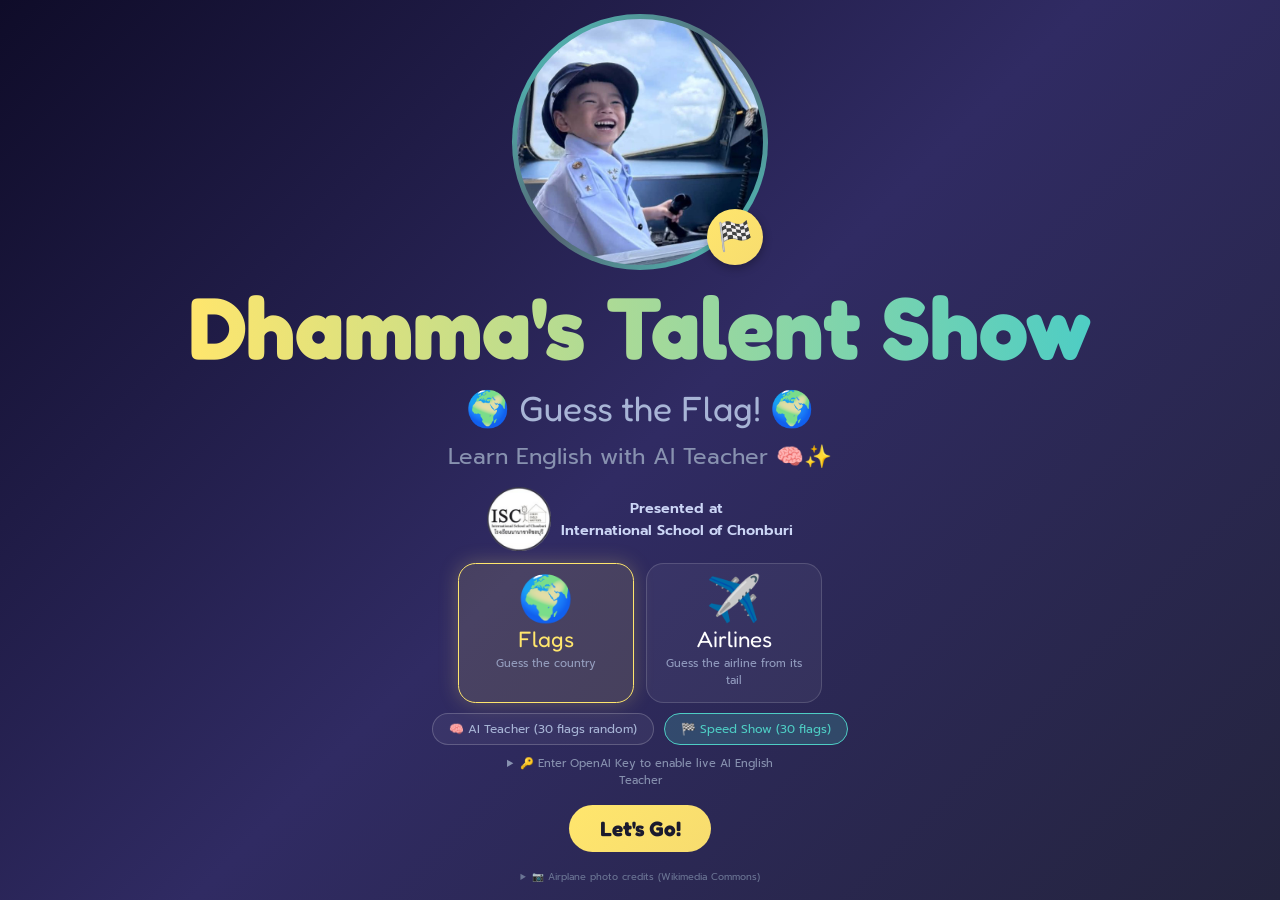
==== index.html @ 9b535f8b "update" ====
<!DOCTYPE html>
<html lang="en">
<head>
<meta charset="UTF-8">
<meta name="viewport" content="width=device-width, initial-scale=1.0, user-scalable=no">
<title>Dhamma's Talent Show - Flags & Airlines Quiz!</title>

<!-- PWA — display:browser so iOS opens in Safari (not broken standalone WebView) -->
<link rel="manifest" href="/manifest.json">
<meta name="theme-color" content="#1a237e">
<meta name="apple-mobile-web-app-title" content="Dhamma Quiz">
<link rel="apple-touch-icon" href="/icon-192.png">

<link href="https://fonts.googleapis.com/css2?family=Prompt:wght@300;400;600;700;800;900&family=Fredoka+One&display=swap" rel="stylesheet">
<style>
  * { margin: 0; padding: 0; box-sizing: border-box; }
  body {
    min-height: 100vh;
    font-family: 'Prompt', sans-serif;
    overflow-x: hidden;
    transition: background 0.6s ease;
  }
  .bg-start { background: linear-gradient(135deg, #0f0c29, #302b63, #24243e); }
  .bg-flags { background: linear-gradient(160deg, #0a1628 0%, #1a237e 50%, #0d47a1 100%); }
  .bg-end { background: linear-gradient(135deg, #0f0c29, #302b63, #24243e); }

  .screen {
    min-height: 100vh;
    display: flex; flex-direction: column; align-items: center; justify-content: center;
    padding: 16px;
  }
  .hidden { display: none !important; }

  @keyframes float { 0%,100%{transform:translateY(0)} 50%{transform:translateY(-12px)} }
  @keyframes slideUp { from{transform:translateY(40px);opacity:0} to{transform:translateY(0);opacity:1} }
  @keyframes scaleIn { from{transform:scale(0.85);opacity:0} to{transform:scale(1);opacity:1} }
  @keyframes shimmer { 0%{background-position:-200% center} 100%{background-position:200% center} }
  @keyframes glow { 0%,100%{box-shadow:0 0 20px rgba(78,205,196,0.3)} 50%{box-shadow:0 0 40px rgba(78,205,196,0.6)} }
  @keyframes confettiFall { 0%{transform:translateY(0) rotate(0deg);opacity:1} 100%{transform:translateY(100vh) rotate(720deg);opacity:0} }
  @keyframes popIn { 0%{transform:scale(0);opacity:0} 60%{transform:scale(1.1)} 100%{transform:scale(1);opacity:1} }
  @keyframes pulse { 0%,100%{transform:scale(1)} 50%{transform:scale(1.04)} }
  @keyframes micPulse { 0%,100%{box-shadow:0 0 0 0 rgba(255,107,107,0.5)} 50%{box-shadow:0 0 0 20px rgba(255,107,107,0)} }
  @keyframes wave { 0%{height:8px} 50%{height:28px} 100%{height:8px} }

  .main-title {
    font-family: 'Fredoka One', 'Prompt', sans-serif;
    font-size: clamp(50px, 9vw, 110px);
    background: linear-gradient(90deg, #FFE66D, #4ECDC4, #FFE66D);
    background-size: 200% auto;
    -webkit-background-clip: text; -webkit-text-fill-color: transparent; background-clip: text;
    animation: shimmer 3s linear infinite; line-height: 1.3; margin-bottom: 4px;
  }
  .main-subtitle {
    font-family: 'Fredoka One', 'Prompt', sans-serif;
    font-size: clamp(24px, 4vw, 44px);
    color: #a8b5d6;
  }
  .subtitle { color: #8892b0; font-size: clamp(16px, 2.4vw, 28px); margin: 12px 0 18px; }
  .btn {
    font-family: 'Fredoka One', 'Prompt', sans-serif;
    font-size: clamp(18px, 2.2vw, 26px); padding: 14px 38px; border-radius: 50px;
    cursor: pointer; border: none; transition: all 0.25s ease; display: inline-block;
    margin: 8px;
  }
  .btn-primary { background: linear-gradient(135deg, #FFE66D, #F7DC6F); color: #1a1a2e; font-weight: 700; }
  .btn-primary:hover { transform: translateY(-3px); box-shadow: 0 8px 24px rgba(255,230,109,0.4); }
  .btn-reveal { background: linear-gradient(135deg, #4ECDC4, #44b3aa); color: #fff; font-weight: 700; }
  .btn-reveal:hover { transform: translateY(-3px); box-shadow: 0 8px 24px rgba(78,205,196,0.4); }
  .btn-next { background: linear-gradient(135deg, #FFE66D, #F7DC6F); color: #1a1a2e; font-weight: 700; }
  .btn-next:hover { transform: translateY(-3px); box-shadow: 0 8px 24px rgba(255,230,109,0.4); }
  .btn-ghost { background: rgba(255,255,255,0.08); color: #a8b5d6; border: 2px solid rgba(255,255,255,0.15); }
  .btn-ghost:hover { background: rgba(255,255,255,0.15); }
  .btn-mic { background: linear-gradient(135deg, #FF6B6B, #ee5a5a); color: #fff; font-weight: 700; min-width: 200px; }
  .btn-mic.listening { animation: micPulse 1.2s infinite; background: linear-gradient(135deg, #FF4444, #cc3333); }
  @media (max-width: 768px) {
    .btn-mic { min-width: 160px; min-height: 60px; font-size: 1.2em; }
  }
  .btn-skip { background: rgba(255,255,255,0.08); color: #a8b5d6; border: 2px solid rgba(255,255,255,0.15); font-size: clamp(14px,1.6vw,18px); padding: 10px 24px; }

  .profile-wrap { position: relative; }
  .profile-ring {
    width: clamp(200px, 28vw, 320px); height: clamp(200px, 28vw, 320px);
    border-radius: 50%; padding: 6px;
    background: linear-gradient(135deg, #4ECDC4, #556270, #4ECDC4);
    animation: float 3s ease-in-out infinite;
  }
  .profile-img {
    width: 100%; height: 100%; border-radius: 50%; object-fit: cover;
    object-position: center center;
  }
  .profile-badge {
    position: absolute; bottom: 6px; right: 6px;
    width: clamp(40px, 6vw, 70px); height: clamp(40px, 6vw, 70px);
    background: linear-gradient(135deg, #FFE66D, #F7DC6F); border-radius: 50%;
    display: flex; align-items: center; justify-content: center;
    font-size: clamp(20px, 3vw, 36px); box-shadow: 0 4px 12px rgba(0,0,0,0.3);
  }

  .section-badge {
    display: flex; align-items: center; gap: 10px; margin-bottom: 6px;
    font-size: clamp(18px, 2.4vw, 30px);
  }
  .section-badge .icon { font-size: clamp(24px, 3vw, 38px); }
  .section-badge .label { font-family:'Fredoka One',sans-serif; letter-spacing: 2px; }
  .label-flags { color: #4ECDC4; }

  .progress-wrap {
    width: 100%; max-width: 500px; height: 10px; background: rgba(255,255,255,0.1);
    border-radius: 5px; overflow: hidden; margin-bottom: 6px;
  }
  .progress-bar { height: 100%; border-radius: 5px; transition: width 0.4s ease; }
  .progress-flags { background: linear-gradient(90deg, #4ECDC4, #44b3aa); }

  .counter { color: #8892b0; font-size: clamp(14px, 1.8vw, 18px); margin-bottom: 8px; }

  .flag-wrap { transition: all 0.35s ease; }
  .flag-wrap.transitioning { transform: scale(0.92); opacity: 0; }
  .flag-frame {
    background: #eaeaea; border-radius: 16px; padding: 14px; display: inline-block;
    box-shadow: 0 8px 32px rgba(0,0,0,0.3);
  }
  .flag-img {
    width: clamp(280px, 48vw, 560px); max-height: 42vh; object-fit: contain;
    border-radius: 8px; display: block; border: 2px solid #ccc;
  }

  .answer-area { margin-top: 16px; text-align: center; min-height: 80px; }
  .question-mark {
    font-family:'Fredoka One',sans-serif; font-size: clamp(48px, 6vw, 72px);
    color: #FFE66D; animation: pulse 1.5s ease-in-out infinite;
  }
  .answer-name {
    font-family:'Fredoka One',sans-serif; font-size: clamp(28px, 4.5vw, 52px);
    color: #FFE66D; text-shadow: 0 2px 12px rgba(255,230,109,0.3);
  }
  .btn-row { display: flex; gap: 12px; margin-top: 12px; flex-wrap: wrap; justify-content: center; }

  /* AI Status Bar */
  .ai-status-bar {
    margin-top: 14px; padding: 10px 24px; border-radius: 50px;
    font-size: clamp(16px, 2vw, 22px); font-weight: 600;
    display: flex; align-items: center; gap: 10px;
    transition: all 0.3s ease;
  }
  .ai-status-bar.speaking { background: rgba(78,205,196,0.2); color: #4ECDC4; }
  .ai-status-bar.listening { background: rgba(255,107,107,0.2); color: #FF6B6B; }
  .ai-status-bar.correct { background: rgba(168,230,207,0.2); color: #A8E6CF; }
  .ai-status-bar.wrong { background: rgba(255,139,148,0.2); color: #FF8B94; }
  .ai-status-bar.idle { background: rgba(255,255,255,0.05); color: #8892b0; }

  .ai-heard-bar {
    margin-top: 8px; padding: 8px 18px; border-radius: 30px;
    background: rgba(255,255,255,0.08);
    display: flex; align-items: center; gap: 10px; flex-wrap: wrap; justify-content: center;
    font-size: clamp(13px, 1.8vw, 17px);
  }
  .ai-heard-text {
    color: #8892b0; font-style: italic;
  }
  .btn-override {
    background: linear-gradient(135deg, #27ae60, #2ecc71);
    color: #fff; border: none; border-radius: 20px;
    padding: 6px 16px; font-size: clamp(14px, 1.8vw, 17px);
    font-weight: 700; cursor: pointer;
    animation: pulse 1.5s ease-in-out infinite;
    font-family: 'Prompt', sans-serif;
    white-space: nowrap;
  }
  .btn-override:active { transform: scale(0.95); }
  @keyframes pulse { 0%,100%{box-shadow:0 0 0 0 rgba(46,204,113,0.4)} 50%{box-shadow:0 0 0 8px rgba(46,204,113,0)} }

  .wave-bars {
    display: flex; align-items: center; gap: 3px; height: 30px;
  }
  .wave-bar {
    width: 4px; background: currentColor; border-radius: 2px;
    animation: wave 0.8s ease-in-out infinite;
  }
  .wave-bar:nth-child(2) { animation-delay: 0.1s; }
  .wave-bar:nth-child(3) { animation-delay: 0.2s; }
  .wave-bar:nth-child(4) { animation-delay: 0.3s; }
  .wave-bar:nth-child(5) { animation-delay: 0.15s; }

  /* Score display */
  .score-display {
    font-family: 'Fredoka One', sans-serif; font-size: clamp(16px, 2vw, 22px);
    color: #A8E6CF; margin-top: 6px;
  }

  .timer-bar {
    position: fixed; top: 0; left: 0; right: 0; z-index: 100;
    display: flex; align-items: center; justify-content: center; gap: 20px;
    background: rgba(10, 10, 30, 0.85); backdrop-filter: blur(8px);
    padding: 8px 24px; height: 56px;
  }
  .timer-label { font-size: 11px; color: #4ECDC4; text-transform: uppercase; letter-spacing: 1px; }
  .timer-clock { font-family: 'Fredoka One', monospace; font-size: 22px; color: #FFE66D; }
  .timer-divider { width: 1px; height: 28px; background: rgba(255,255,255,0.15); }
  .timer-avg-label { font-size: 11px; color: #4ECDC4; text-transform: uppercase; letter-spacing: 1px; }
  .timer-avg { font-family: 'Fredoka One', monospace; font-size: 22px; color: #fff; }
  .timer-score-label { font-size: 11px; color: #4ECDC4; text-transform: uppercase; letter-spacing: 1px; }
  .timer-score { font-family: 'Fredoka One', monospace; font-size: 22px; color: #A8E6CF; }

  .trophy { font-size: clamp(50px, 7vw, 80px); display: block; margin-bottom: 8px; }
  .end-profile-ring {
    width: clamp(140px, 22vw, 220px); height: clamp(140px, 22vw, 220px);
    border-radius: 50%; padding: 5px;
    background: linear-gradient(135deg, #4ECDC4, #556270, #4ECDC4);
    display: inline-block; margin-bottom: 12px;
  }
  .end-title {
    font-family:'Fredoka One',sans-serif; font-size: clamp(32px, 5.5vw, 60px);
    color: #FFE66D; margin-bottom: 14px;
  }
  .stats-row { display: flex; gap: 16px; justify-content: center; flex-wrap: wrap; margin-bottom: 14px; }
  .stat-card {
    background: rgba(255,255,255,0.06); border-radius: 16px; padding: 16px 28px;
    text-align: center; backdrop-filter: blur(4px); border: 1px solid rgba(255,255,255,0.08);
  }
  .stat-icon { font-size: 26px; margin-bottom: 4px; }
  .stat-value { font-family:'Fredoka One',sans-serif; font-size: clamp(28px, 4vw, 44px); color: #4ECDC4; }
  .stat-value-gold { color: #FFE66D !important; }
  .stat-label { color: #8892b0; font-size: clamp(12px, 1.4vw, 16px); }
  .end-sub { color: #a8b5d6; font-size: clamp(16px, 2.2vw, 24px); margin: 10px 0; }

  .confetti-piece { position: fixed; top: -20px; border-radius: 3px; z-index: 200; }

  /* Mode selector on start screen */
  .mode-selector {
    display: flex; gap: 12px; margin: 12px 0; flex-wrap: wrap; justify-content: center;
  }
  .mode-btn {
    font-family: 'Prompt', sans-serif; font-size: 15px; padding: 8px 20px;
    border-radius: 30px; cursor: pointer; border: 2px solid rgba(255,255,255,0.2);
    background: rgba(255,255,255,0.05); color: #a8b5d6; transition: all 0.2s;
  }
  .mode-btn.active { background: rgba(78,205,196,0.2); border-color: #4ECDC4; color: #4ECDC4; }
  .mode-btn:hover { background: rgba(78,205,196,0.1); }

  /* === GAME SELECTOR (home) === */
  .game-selector { display: flex; gap: 16px; margin: 16px 0 6px; flex-wrap: wrap; justify-content: center; }
  .game-card {
    font-family: 'Prompt', sans-serif; cursor: pointer; width: clamp(150px, 20vw, 220px);
    padding: 16px 12px; border-radius: 22px; border: 2px solid rgba(255,255,255,0.15);
    background: rgba(255,255,255,0.05); color: #a8b5d6; transition: all 0.25s ease;
    display: flex; flex-direction: column; align-items: center; gap: 4px;
  }
  .game-card .game-icon { font-size: clamp(38px, 5vw, 56px); line-height: 1; }
  .game-card .game-name { font-family: 'Fredoka One', 'Prompt', sans-serif; font-size: clamp(20px, 2.4vw, 28px); color: #fff; }
  .game-card .game-desc { font-size: clamp(12px, 1.3vw, 14px); opacity: 0.8; }
  .game-card:hover { transform: translateY(-3px); background: rgba(255,255,255,0.1); }
  .game-card.active { border-color: #FFE66D; background: rgba(255,230,109,0.12); box-shadow: 0 0 24px rgba(255,230,109,0.25); }
  .game-card.active .game-name { color: #FFE66D; }
  .bg-airlines { background: linear-gradient(160deg, #061a2e 0%, #0b3d6b 50%, #1e88e5 100%); }
  .label-airlines { color: #7EC8E3; }
  .progress-airlines { background: linear-gradient(90deg, #7EC8E3, #1e88e5); }

  /* === AIRLINE PLANE VIEWPORT (tail zoom → full plane) === */
  .plane-frame {
    background: #eaeaea; border-radius: 16px; padding: 14px; display: inline-block;
    box-shadow: 0 8px 32px rgba(0,0,0,0.3);
  }
  .plane-viewport {
    width: clamp(280px, min(48vw, 63vh), 560px); aspect-ratio: 3 / 2;
    border-radius: 8px; overflow: hidden; position: relative; border: 2px solid #ccc;
    background: linear-gradient(180deg, #cfe8ff 0%, #eef6ff 100%);
  }
  .plane-inner {
    position: absolute; inset: 0; transition: transform 1.1s cubic-bezier(.22,.9,.3,1);
    will-change: transform;
  }
  .plane-inner img, .plane-inner svg { width: 100%; height: 100%; object-fit: cover; display: block; }
  .plane-zoom-hint {
    position: absolute; top: 8px; left: 8px; padding: 4px 10px; border-radius: 20px;
    background: rgba(0,0,0,0.45); color: #fff; font-size: 12px; font-weight: 600; letter-spacing: 1px;
    pointer-events: none;
  }
  .plane-airline-badge {
    position: absolute; bottom: 8px; right: 8px; padding: 4px 10px; border-radius: 20px;
    background: rgba(0,0,0,0.45); color: #fff; font-size: 12px; font-weight: 600; pointer-events: none;
    opacity: 0; visibility: hidden; transition: none;
  }
  /* blur patches over registration / small titles on the fuselage so nothing gives the answer away before the reveal */
  .plane-mask {
    position: absolute; border-radius: 40%; pointer-events: none;
    background: rgba(160,160,160,0.18); backdrop-filter: blur(8px); -webkit-backdrop-filter: blur(8px);
    transition: opacity 0.4s;
  }
  .plane-viewport.revealed .plane-mask { opacity: 0; }
  .plane-viewport.revealed .plane-airline-badge { opacity: 1; visibility: visible; transition: opacity 0.5s 0.6s; }
  .plane-viewport.revealed .plane-zoom-hint { opacity: 0; }
</style>
</head>
<body class="bg-start">

<div id="confetti-container"></div>

<!-- TIMER BAR -->
<div id="timer-bar" class="timer-bar hidden">
  <div>
    <div class="timer-label">🧠 Thinking Time</div>
    <div id="timer-clock" class="timer-clock">0:00</div>
  </div>
  <div class="timer-divider"></div>
  <div>
    <div class="timer-avg-label" id="timer-avg-label">⚡ Avg / Flag</div>
    <div id="timer-avg" class="timer-avg">-</div>
  </div>
  <div class="timer-divider"></div>
  <div>
    <div class="timer-score-label">✅ Score</div>
    <div id="timer-score" class="timer-score">0/0</div>
  </div>
</div>

<!-- START -->
<div id="screen-start" class="screen">
  <div style="text-align:center;animation:slideUp 0.7s ease-out">
    <div class="profile-wrap" style="display:inline-block">
      <div class="profile-ring">
        <img class="profile-img" id="profile-photo" src="" alt="Captain Dhamma">
      </div>
      <div class="profile-badge">🏁</div>
    </div>
    <h1 class="main-title">Dhamma's Talent Show</h1>
    <p class="main-subtitle" id="home-subtitle">🌍 Guess the Flag! 🌍</p>
    <p class="subtitle">Learn English with AI Teacher 🧠✨</p>
    <div style="margin:12px auto;display:flex;align-items:center;justify-content:center;gap:12px">
      <img id="isc-logo" src="" alt="ISC" style="height:80px">
      <span style="color:#ccd6f6;font-size:clamp(14px,1.8vw,18px);font-weight:600">Presented at<br>International School of Chonburi</span>
    </div>
    <!-- GAME SELECTOR -->
    <div class="game-selector">
      <button class="game-card" id="game-flags" onclick="setGame('flags')">
        <span class="game-icon">🌍</span>
        <span class="game-name">Flags</span>
        <span class="game-desc">Guess the country</span>
      </button>
      <button class="game-card" id="game-airlines" onclick="setGame('airlines')">
        <span class="game-icon">✈️</span>
        <span class="game-name">Airlines</span>
        <span class="game-desc">Guess the airline from its tail</span>
      </button>
    </div>
    <div class="mode-selector">
      <button class="mode-btn" id="mode-ai" onclick="setMode('ai')">🧠 AI Teacher (30 flags random)</button>
      <button class="mode-btn active" id="mode-manual" onclick="setMode('manual')">🏁 Speed Show (30 flags)</button>
    </div>
    <div id="ai-key-section" style="margin:12px auto;max-width:360px;text-align:center">
      <div id="whisper-active-badge" class="hidden" style="background:rgba(46,204,113,0.15);color:#2ecc71;padding:8px 18px;border-radius:20px;font-size:14px;font-weight:600">
        ✨ AI Teacher Ready! Listen · Respond · Teach English
        <br><span onclick="clearWhisperKey()" style="font-size:11px;color:#888;cursor:pointer;text-decoration:underline">Change Key</span>
      </div>
      <details id="whisper-key-details">
        <summary style="color:#8892b0;cursor:pointer;font-size:14px;text-align:center">🔑 Enter OpenAI Key to enable live AI English Teacher</summary>
        <div style="margin-top:10px">
          <input id="api-key-input" type="password" placeholder="sk-..."
            style="width:100%;padding:10px 14px;border-radius:10px;border:1px solid #444;background:#1a1a2e;color:#fff;font-size:14px;font-family:'Prompt',sans-serif">
          <button onclick="saveWhisperKey()" style="margin-top:8px;width:100%;padding:10px;border-radius:10px;border:none;background:linear-gradient(135deg,#27ae60,#2ecc71);color:#fff;font-size:14px;font-weight:700;cursor:pointer;font-family:'Prompt',sans-serif">💾 Save Key</button>
          <p style="color:#666;font-size:11px;margin-top:6px;text-align:center">Saved locally · Only ~$0.006/min (almost free)</p>
        </div>
      </details>
    </div>
    <button class="btn btn-primary" onclick="startFlags()">Let's Go!</button>
    <details id="photo-credits" style="margin:14px auto 0;max-width:640px;text-align:center">
      <summary style="color:#6b7594;cursor:pointer;font-size:12px">📷 Airplane photo credits (Wikimedia Commons)</summary>
      <div id="photo-credits-list" style="color:#6b7594;font-size:11px;line-height:1.5;margin-top:6px;text-align:left"></div>
    </details>
  </div>
</div>

<!-- FLAGS -->
<div id="screen-flags" class="screen hidden">
  <div style="display:flex;flex-direction:column;align-items:center;width:100%;max-width:1100px;animation:scaleIn 0.5s ease-out;padding-top:56px">
    <div class="section-badge"><span class="icon" id="section-icon">🌍</span><span class="label label-flags" id="section-label">Flags</span></div>
    <div class="progress-wrap"><div id="flags-progress" class="progress-bar progress-flags" style="width:5%"></div></div>
    <div id="flags-counter" class="counter">1 / 50</div>
    <div id="flags-display" class="flag-wrap">
      <div class="flag-frame" id="flag-frame">
        <img id="flag-img" class="flag-img" src="" alt="flag">
      </div>
      <div class="plane-frame hidden" id="plane-frame">
        <div class="plane-viewport" id="plane-viewport">
          <div class="plane-inner" id="plane-inner"></div>
          <div class="plane-zoom-hint" id="plane-zoom-hint">🔍 LOOK AT THE TAIL</div>
          <div class="plane-airline-badge" id="plane-airline-badge"></div>
        </div>
      </div>
    </div>
    <div class="answer-area">
      <div id="flags-question" class="question-mark">?</div>
      <div id="flags-answer" class="hidden">
        <div id="flags-name" class="answer-name"></div>
      </div>
    </div>
    <!-- AI Status -->
    <div id="ai-status" class="ai-status-bar idle hidden">
      <div id="ai-wave" class="wave-bars hidden">
        <div class="wave-bar"></div><div class="wave-bar"></div><div class="wave-bar"></div><div class="wave-bar"></div><div class="wave-bar"></div>
      </div>
      <span id="ai-status-text">Ready</span>
    </div>
    <!-- What AI heard + Parent override -->
    <div id="ai-heard-bar" class="ai-heard-bar hidden">
      <span id="ai-heard-text" class="ai-heard-text"></span>
      <button id="ai-override-btn" class="btn-override hidden" onclick="parentOverride()">✅ Correct!</button>
    </div>
    <div class="btn-row">
      <button id="flags-prev-btn" class="btn btn-ghost hidden" onclick="flagsPrev()">◀ Back</button>
      <!-- Manual mode buttons -->
      <button id="flags-reveal-btn" class="btn btn-reveal hidden" onclick="flagsReveal()">✅ Got it!</button>
      <button id="flags-skip-btn" class="btn btn-skip hidden" onclick="flagsSkip()">Skip ▶</button>
      <button id="flags-next-btn" class="btn btn-next hidden" onclick="flagsNext()">Next ▶</button>
      <!-- AI mode buttons -->
      <button id="ai-listen-btn" class="btn btn-mic hidden" onclick="aiListen()">🎤 Listen</button>
      <button id="ai-skip-btn" class="btn btn-skip hidden" onclick="aiSkip()">Skip ▶</button>
    </div>
  </div>
</div>

<!-- END -->
<div id="screen-end" class="screen hidden">
  <div style="text-align:center;animation:slideUp 0.7s ease-out">
    <span class="trophy">🏆</span>
    <div style="display:inline-block">
      <div class="end-profile-ring">
        <img class="profile-img" id="end-profile-photo" src="" alt="Captain Dhamma">
      </div>
    </div>
    <h1 class="end-title">Amazing Job, Dhamma!</h1>
    <div class="stats-row">
      <div class="stat-card">
        <div class="stat-icon" id="stat-flags-icon">🌍</div>
        <div id="stat-flags" class="stat-value">30</div>
        <div class="stat-label" id="stat-flags-label">Flags</div>
      </div>
      <div class="stat-card">
        <div class="stat-icon">✅</div>
        <div id="stat-correct" class="stat-value" style="color:#A8E6CF">0</div>
        <div class="stat-label">Correct (⚡1st try + 💡hints)</div>
      </div>
      <div class="stat-card">
        <div class="stat-icon">🧠</div>
        <div id="stat-time" class="stat-value stat-value-gold">0:00</div>
        <div class="stat-label">Thinking Time</div>
      </div>
      <div class="stat-card">
        <div class="stat-icon">⚡</div>
        <div id="stat-avg" class="stat-value">0s</div>
        <div class="stat-label" id="stat-avg-label">Avg / Flag</div>
      </div>
    </div>
    <p class="end-sub">Thank you for watching! 🌍🎉</p>
    <div style="margin:12px auto;display:flex;align-items:center;justify-content:center;gap:12px">
      <img id="isc-logo-end" src="" alt="ISC" style="height:60px">
      <span style="color:#ccd6f6;font-size:clamp(13px,1.6vw,16px);font-weight:600">International School of Chonburi</span>
    </div>
    <button id="btn-ai-round" class="btn btn-start hidden" onclick="startAIRound()" style="margin:10px auto;font-size:20px">🧠 Start AI English Teacher Round 🧠</button>
    <button class="btn btn-ghost" onclick="restart()">Play Again</button>
  </div>
</div>

<script>

const PHOTO_DATA = '[data-uri]';
const PHOTO2_DATA = PHOTO_DATA;

document.getElementById('profile-photo').src = PHOTO_DATA;
document.getElementById('end-profile-photo').src = PHOTO2_DATA;
const ISC_LOGO = '[data-uri]';
document.getElementById('isc-logo').src = ISC_LOGO;
document.getElementById('isc-logo-end').src = ISC_LOGO;

// === FLAGS WITH ALIASES, CONTINENT, HINTS & FLAG DESCRIPTIONS ===
// look = brief visual description for natural conversation when kid guesses wrong
const FLAGS = [
  // ASIA (15) — Thailand first + ASEAN neighbors + key countries
  { code: "th", name: "Thailand", aliases: ["thailand","thai","tie land","tai land","thai land","tyland","tailand","ty land","tie len"], continent: "Asia", hint: "Our home country! Sawadee!", look: "red, white and blue stripes" },
  { code: "cn", name: "China", aliases: ["china","chinese","chaina","chai na","shina","chaina"], continent: "Asia", hint: "The Great Wall is here", look: "red with yellow stars" },
  { code: "af", name: "Afghanistan", aliases: ["afghanistan","afghan","af gan i stan","afganistan","apganistan","aff gani stan"], continent: "Asia", hint: "This country starts with A and is near Pakistan", look: "black, red and green vertical stripes" },
  { code: "bt", name: "Bhutan", aliases: ["bhutan","butan","bu tan","putan","botan","bu-tan","boo tan","boo-tan","buton","bootan","bu tun","bhu tan","butan","puttan","bhootan","b tan","bu ten"], continent: "Asia", hint: "A small mountain kingdom near India", look: "yellow and orange with a white dragon" },
  { code: "iq", name: "Iraq", aliases: ["iraq","iraqi","i rak","irak","ee rak","ee rack","i rock"], continent: "Asia", hint: "A country in the Middle East, starts with I", look: "red, white and black stripes with green writing" },
  { code: "kr", name: "South Korea", aliases: ["south korea","korea","korean","korea","south korea","sao korea","sout korea","kolea","ko rea"], reject: ["north korea","north"], continent: "Asia", hint: "K-pop and Samsung come from here", look: "white with a red and blue circle in the middle" },
  { code: "kh", name: "Cambodia", aliases: ["cambodia","cambodian","cambo dia","kambodia","cam bo dia","camboja","kambodia"], continent: "Asia", hint: "Angkor Wat is in this country", look: "blue and red stripes with a white temple" },
  { code: "la", name: "Laos", aliases: ["laos","lao","la os","louse","lao's","laows","la ow","la o"], continent: "Asia", hint: "A neighbor of Thailand, starts with L", look: "red, blue and red stripes with a white circle" },
  { code: "ph", name: "Philippines", aliases: ["philippines","philippine","filipino","philip pine","filipin","pilippin","fillipin","pilipinas","fill a peen"], continent: "Asia", hint: "Many many islands in Southeast Asia, starts with P", look: "blue and red with a white triangle and sun" },
  { code: "my", name: "Malaysia", aliases: ["malaysia","malaysian","ma lay sia","malasia","malay sia","ma lay see a","malaysha"], continent: "Asia", hint: "South of Thailand, has twin towers", look: "red and white stripes with a blue corner, moon and star" },
  { code: "mm", name: "Myanmar", aliases: ["myanmar","burma","burmese","myan mar","me an mar","mian mar","myanma","me an ma"], continent: "Asia", hint: "West of Thailand, used to be called Burma", look: "yellow, green and red stripes with a white star" },
  { code: "sg", name: "Singapore", aliases: ["singapore","singaporean","sing ga pore","singa pore","singapo","singapol","sing a poor","singabo"], continent: "Asia", hint: "A tiny city-country south of Malaysia", look: "red and white with a moon and stars" },
  { code: "np", name: "Nepal", aliases: ["nepal","nepalese","nepali","ne pal","nee pal","napal","nipple","nippon","ne paw"], continent: "Asia", hint: "Mount Everest is here", look: "two red triangles, the only non-rectangle flag" },
  { code: "in", name: "India", aliases: ["india","indian","in dia","in dee a","indy","indea","india"], continent: "Asia", hint: "The country with the Taj Mahal", look: "orange, white and green stripes with a blue wheel" },
  { code: "id", name: "Indonesia", aliases: ["indonesia","indonesian","indo nesia","indonesha","indo nee sia","intonesia","indonisia"], continent: "Asia", hint: "Biggest island country in Southeast Asia, starts with I", look: "red on top and white on bottom" },
  { code: "vn", name: "Vietnam", aliases: ["vietnam","vietnamese","viet nam","wiet nam","we at nam","wietnam","viet num","vietnam","bee at nam"], continent: "Asia", hint: "East of Thailand and Laos, has a star on the flag", look: "red with a yellow star" },
  // EUROPE (9) — most recognizable
  { code: "fi", name: "Finland", aliases: ["finland","finnish","fin land","fin len","finlen","finlan"], continent: "Europe", hint: "Santa Claus lives here! Starts with F", look: "white with a blue cross" },
  { code: "ch", name: "Switzerland", aliases: ["switzerland","swiss","swit zer land","swisserland","switserland","swizzerland","swis","switserlen"], continent: "Europe", hint: "Famous for chocolate and watches, has a plus sign flag", look: "red square with a white plus sign" },
  { code: "de", name: "Germany", aliases: ["germany","german","deutschland","jer many","ger many","jermany","jer ma nee","germani"], continent: "Europe", hint: "Black, red, and gold stripes", look: "black, red and gold horizontal stripes" },
  { code: "se", name: "Sweden", aliases: ["sweden","swedish","swee den","sweeden","swiden","swee-den","sweet den"], continent: "Europe", hint: "IKEA comes from here, blue and yellow", look: "blue with a yellow cross" },
  { code: "gb", name: "United Kingdom", aliases: ["united kingdom","uk","england","britain","british","great britain","eng land","ing land","inglan","you kay","u k"], continent: "Europe", hint: "The country with the Queen and Big Ben", look: "red, white and blue with crossed lines, the Union Jack" },
  { code: "it", name: "Italy", aliases: ["italy","italian","italia","itali","ita lee","it a lee","it lee","ittaly"], continent: "Europe", hint: "Pizza and pasta country, shaped like a boot", look: "green, white and red vertical stripes" },
  { code: "fr", name: "France", aliases: ["france","french","fran","fance","frans","frence","flan"], continent: "Europe", hint: "The Eiffel Tower is here", look: "blue, white and red vertical stripes" },
  { code: "es", name: "Spain", aliases: ["spain","spanish","espana","sa pen","spen","spa in","sah pain","suh pain"], continent: "Europe", hint: "Famous for flamenco dance, starts with S", look: "red and yellow stripes with a coat of arms" },
  { code: "dk", name: "Denmark", aliases: ["denmark","danish","den mark","den mak","denmak","den ma"], continent: "Europe", hint: "Home of LEGO! Starts with D", look: "red with a white cross" },
  // AFRICA (1)
  { code: "eg", name: "Egypt", aliases: ["egypt","egyptian","ee jipt","ejip","ejipt","e-jip","egypt","ee jip"], continent: "Africa", hint: "The pyramids and sphinx are here", look: "red, white and black stripes with a golden eagle" },
  // OCEANIA (1)
  { code: "au", name: "Australia", aliases: ["australia","australian","aussie","ozzy","aus trail ia","os trail ia","ostralia","austrailia","austraya","as tralia","oss trailer"], continent: "Oceania", hint: "Kangaroos live here", look: "blue with the Union Jack and white stars" },
  // AMERICAS (4)
  { code: "ca", name: "Canada", aliases: ["canada","canadian","cana da","ka na da","canida","kanada","can a da"], continent: "North America", hint: "Has a maple leaf on the flag", look: "red and white with a red maple leaf" },
  { code: "ar", name: "Argentina", aliases: ["argentina","argentinian","argentine","argen tina","argen teena","ajen tina","agen tina","argentina"], continent: "South America", hint: "Messi is from here, blue and white stripes", look: "light blue and white stripes with a sun" },
  { code: "br", name: "EVA Air", aliases: ["brazil","brazilian","brasil","bra zil","bra sin","bra sil","blazil","brazin","blasil"], continent: "South America", hint: "The biggest country in South America, famous for soccer", look: "green with a yellow diamond and blue globe" },
];

// === AIRLINES — GUESS THE AIRLINE FROM ITS TAIL ===
// code   = IATA code (lowercase) → photo file: airlines/<code>.jpg  (optional close-up: airlines/<code>-tail.jpg)
// look   = tail / livery description the AI is ALLOWED to say (keep accurate!)
// colors = [tail primary, tail accent] for the placeholder airplane when no photo is present
// tail   = optional zoom focus for the question view {x:%, y:%, z:zoom} — default assumes nose LEFT, tail RIGHT
// region = country the airline is from (used for hints)
const AIRLINES = [
  // THAILAND
  { code: "tg", name: "Thai Airways International", short: "Thai Airways", region: "Thailand", aliases: ["thai airways","thai airway","thai air","thai","tie airways","tai airways","thai air way","tie air","thai airline","thai airlines"], reject: ["lion","vietjet","viet jet","wiet jet","biet jet","smile","asia"], hint: "Thailand's own airline — purple and gold like a beautiful orchid", look: "purple and gold, with a magenta and gold swirl on the tail", colors: ["#5b2d8e","#f4c542"], img: "https://upload.wikimedia.org/wikipedia/commons/thumb/4/45/Thai_Airways%2C_Boeing_777-300ER%2C_HS-TKO_-_NRT_%2821580832778%29.jpg/1280px-Thai_Airways%2C_Boeing_777-300ER%2C_HS-TKO_-_NRT_%2821580832778%29.jpg", tail: { x: 80, y: 40, z: 2.6 }, credit: { by: "Masakatsu Ukon", lic: "CC BY-SA 2.0", title: "Thai Airways, Boeing 777-300ER, HS-TKO - NRT (21580832778).jpg" } },
  { code: "fd", name: "Thai AirAsia", short: "AirAsia", region: "Thailand and Malaysia", aliases: ["air asia","airasia","air a sia","air ay sia","air asian","air esia","ae asia","air asia airline","thai air asia"], hint: "A bright red airplane — its slogan is 'Now everyone can fly!'", look: "bright red all over with white letters", colors: ["#e3202b","#ffffff"], img: "https://upload.wikimedia.org/wikipedia/commons/thumb/e/ed/Thai_AirAsia_Airbus_A320-200%2C_HS-ABA%2C_SIN_2.jpg/1280px-Thai_AirAsia_Airbus_A320-200%2C_HS-ABA%2C_SIN_2.jpg", tail: { x: 30, y: 50, z: 1.9 }, hide: [{ x: 24, y: 53.5, w: 7, h: 3.5 }], credit: { by: "Terence Ong", lic: "CC BY 3.0", title: "Thai AirAsia Airbus A320-200, HS-ABA, SIN 2.jpg" } },
  { code: "dd", name: "Nok Air", region: "Thailand", aliases: ["nok air","nokair","nok","knock air","nock air","nok ear","nok airline","bird air","nok aire"], hint: "Nok means bird in Thai! A smiling bird beak on the tail — and on the nose too", look: "yellow and orange body, a smiling yellow bird beak in a circle on the tail", colors: ["#ffd400","#ff8c00"], img: "https://upload.wikimedia.org/wikipedia/commons/thumb/8/84/HS-DBT_at_phuket_airport.jpg/1920px-HS-DBT_at_phuket_airport.jpg", tail: { x: 17, y: 50, z: 4 }, credit: { by: "עידו פירסט", lic: "CC0", title: "HS-DBT at phuket airport.jpg" } },
  { code: "pg", name: "Bangkok Airways", region: "Thailand", aliases: ["bangkok airways","bangkok air","bangkok","bang kok air","bangkok airway","bangkok airline","bangkok air way"], hint: "Asia's boutique airline — it flies to Samui island!", look: "very colorful with bright pink, orange, blue and green patterns", colors: ["#f26522","#00a3e0"], img: "https://upload.wikimedia.org/wikipedia/commons/9/98/Bangkok_Airways%2C_HS-PPN%2C_Airbus_A319-132_%2847610623092%29.jpg", tail: { x: 20, y: 34, z: 2.6 }, hide: [{ x: 29.5, y: 38.8, w: 6, h: 3 }], credit: { by: "Anna Zvereva from Tallinn, Estonia", lic: "CC BY-SA 2.0", title: "Bangkok Airways, HS-PPN, Airbus A319-132 (47610623092).jpg" } },
  { code: "sl", name: "Thai Lion Air", region: "Thailand", aliases: ["lion air","thai lion air","thai lion","lion","lai on air","lion ear","lai-on air","lion airline","thai lion airline"], hint: "There's a big cat on the tail — the king of the jungle!", look: "white with a red and orange lion on the tail", colors: ["#e30613","#f7941d"], img: "https://upload.wikimedia.org/wikipedia/commons/thumb/d/dc/Thai_Lion_Air%2C_Boeing_737-8GP%28WL%29%2C_HS-LUJ_%2825396967351%29.jpg/1280px-Thai_Lion_Air%2C_Boeing_737-8GP%28WL%29%2C_HS-LUJ_%2825396967351%29.jpg", tail: { x: 88, y: 28, z: 2.6 }, credit: { by: "Alec Wilson from Khon Kaen, Thailand", lic: "CC BY-SA 2.0", title: "Thai Lion Air, Boeing 737-8GP(WL), HS-LUJ (25396967351).jpg" } },
  { code: "vz", name: "Thai Vietjet", reject: ["west", "westjet", "easy"], region: "Vietnam", aliases: ["vietjet","viet jet","thai vietjet","wiet jet","vietjet air","biet jet","wee jet","vet jet","viet jet air"], hint: "Red and yellow — it comes from Vietnam", look: "red and yellow", colors: ["#e2231a","#ffcc00"], img: "https://upload.wikimedia.org/wikipedia/commons/8/8d/Thai_Vietjet_Air%2C_HS-VKD%2C_Airbus_A320-214_%2847666558081%29.jpg", tail: { x: 28, y: 40, z: 2.6 }, credit: { by: "Anna Zvereva from Tallinn, Estonia", lic: "CC BY-SA 2.0", title: "Thai Vietjet Air, HS-VKD, Airbus A320-214 (47666558081).jpg" } },
  // ASIA
  { code: "sq", name: "Singapore Airlines", region: "Singapore", aliases: ["singapore airlines","singapore airline","singapore air","singapore","singa po","singapo airline","sing a pore","singapor","singabo air"], hint: "From a tiny island country south of Malaysia — with a golden bird", look: "dark navy blue tail with a golden bird", colors: ["#0b2a5b","#f1c40f"], img: "https://upload.wikimedia.org/wikipedia/commons/8/8f/Singapore_Airlines_Boeing_777-300ER_Zhao.jpg", tail: { x: 84, y: 34, z: 2.6 }, hide: [{ x: 70, y: 53, w: 8, h: 4 }], credit: { by: "Allen Zhao", lic: "GFDL 1.2", title: "Singapore Airlines Boeing 777-300ER Zhao.jpg" } },
  { code: "cx", name: "Cathay Pacific", region: "Hong Kong", aliases: ["cathay pacific","cathay","ca tay","cathay pa si fic","katay pacific","ka tay","pacific","cattay pacific","cathay passific"], hint: "From Hong Kong — a green tail with a brush stroke", look: "green tail with a white brush stroke", colors: ["#006564","#ffffff"], img: "https://upload.wikimedia.org/wikipedia/commons/thumb/2/2a/Cathay_Pacific_A350-900_%28B-LRJ%29_%40_DUS%2C_Dec_2017.jpg/1280px-Cathay_Pacific_A350-900_%28B-LRJ%29_%40_DUS%2C_Dec_2017.jpg", tail: { x: 78, y: 45, z: 2.6 }, credit: { by: "BriYYZ from Toronto, Canada", lic: "CC BY-SA 2.0", title: "Cathay Pacific A350-900 (B-LRJ) @ DUS, Dec 2017.jpg" } },
  { code: "jl", name: "Japan Airlines (JAL)", short: "Japan Airlines", region: "Japan", aliases: ["japan airlines","japan airline","japan air","japan","jal","ja pan air","japan air line","jay ay el","yapan airlines"], hint: "A red crane bird on the tail — from the land of sushi", look: "white with a red crane bird inside a red circle on the tail", colors: ["#c8102e","#ffffff"], img: "https://upload.wikimedia.org/wikipedia/commons/thumb/4/4c/Japan_Airlines_%28JAL%29_Boeing_787-846_Aircraft_JA823J_at_Japan_Narita_International_Airport%2CTokyo_in_2015-05-01.jpg/1280px-Japan_Airlines_%28JAL%29_Boeing_787-846_Aircraft_JA823J_at_Japan_Narita_International_Airport%2CTokyo_in_2015-05-01.jpg", tail: { x: 78, y: 32, z: 2.6 }, hide: [{ x: 67, y: 42.5, w: 5, h: 3 }], credit: { by: "小野 優太", lic: "CC BY-SA 4.0", title: "Japan Airlines (JAL) Boeing 787-846 Aircraft JA823J at Japan Narita International Airport,Tokyo in 2015-05-01.jpg" } },
  { code: "nx", name: "Air Macau", region: "Macau", aliases: ["air macau", "macau", "macao", "ma cau", "macau air", "macau airlines", "macau airline", "air macao", "air ma cow", "ma cow", "makau"], hint: "From Macau, next to Hong Kong — a red lotus flower on the tail", look: "white body with a red lotus flower on a dark blue tail", colors: ["#1F2A6B", "#E4002B"], img: "https://upload.wikimedia.org/wikipedia/commons/thumb/4/4f/Air_Macau_Airbus_A321-200_B-MCA_and_Starlux_Airbus_A321-252NX_B-58201_%2850844620393%29.jpg/1280px-Air_Macau_Airbus_A321-200_B-MCA_and_Starlux_Airbus_A321-252NX_B-58201_%2850844620393%29.jpg", tail: { x: 83, y: 38, z: 3 }, hide: [{ x: 62, y: 53.5, w: 13, h: 4 }], credit: { by: "Melvinnnnnnnnnnn (FN2187)", lic: "CC BY-SA 2.0", title: "Air Macau Airbus A321-200 B-MCA and Starlux Airbus A321-252NX B-58201 (50844620393).jpg" } },
  { code: "ke", name: "Korean Air", region: "South Korea", aliases: ["korean air","korea air","korean","korea","ko rean air","korean airline","korea airline","ko re an air","kolean air"], hint: "A light blue airplane from the land of K-pop", look: "light sky-blue body with a blue swirl (taegeuk) on the tail", colors: ["#6ab0de","#c8102e"], img: "https://upload.wikimedia.org/wikipedia/commons/thumb/f/ff/%28GBR-London%29_Korean_Air_Boeing_777-3B5ER_HL8275_%40_EGLL_2025-06-17.jpg/1280px-%28GBR-London%29_Korean_Air_Boeing_777-3B5ER_HL8275_%40_EGLL_2025-06-17.jpg", tail: { x: 9, y: 36, z: 2.6 }, hide: [{ x: 20, y: 48.5, w: 4, h: 3 }], credit: { by: "S5A-0043", lic: "CC BY 4.0", title: "(GBR-London) Korean Air Boeing 777-3B5ER HL8275 @ EGLL 2025-06-17.jpg" } },
  { code: "br", name: "EVA Air", region: "Taiwan", aliases: ["eva air","eva","eva airways","ee va air","ava air","eba air","e va","eva airline","eva ear"], hint: "Green and orange from Taiwan — sometimes it has Hello Kitty painted on it!", look: "white with a green tail and an orange stripe", colors: ["#00734a","#f47920"], img: "https://upload.wikimedia.org/wikipedia/commons/thumb/4/47/B-16716_Boeing_777_Eva_Air_%287900718158%29.jpg/1280px-B-16716_Boeing_777_Eva_Air_%287900718158%29.jpg", tail: { x: 78, y: 36, z: 2.6 }, hide: [{ x: 69.5, y: 44.8, w: 9, h: 2.6 }, { x: 79.5, y: 44.5, w: 4, h: 3 }], credit: { by: "Aeroprints.com", lic: "CC BY-SA 3.0", title: "B-16716 Boeing 777 Eva Air (7900718158).jpg" } },
  { code: "ci", name: "China Airlines", region: "Taiwan", reject: ["air china","airchina"], aliases: ["china airlines","china airline","china air","chai na air","china air line","chaina airlines","china air lines"], hint: "A pink flower on the tail — a plum blossom from Taiwan", look: "white with a pink plum blossom flower on the tail", colors: ["#e6007e","#ffffff"], img: "https://upload.wikimedia.org/wikipedia/commons/thumb/1/16/China_Airlines_Boeing_777-300ER_TPE.JPG/1280px-China_Airlines_Boeing_777-300ER_TPE.JPG", tail: { x: 86, y: 35, z: 3.2 }, hide: [{ x: 61, y: 45.8, w: 7, h: 3.5 }], credit: { by: "KCS", lic: "CC BY-SA 4.0", title: "China Airlines Boeing 777-300ER TPE.JPG" } },
  { code: "mh", name: "Malaysia Airlines", region: "Malaysia", aliases: ["malaysia airlines","malaysia airline","malaysia air","malaysia","ma lay sia air","malaysian","malaysian airlines","malasia air"], hint: "A flying kite on the tail — from the country with the Twin Towers", look: "white with a red and blue kite on the tail", colors: ["#c8102e","#0033a0"], img: "https://upload.wikimedia.org/wikipedia/commons/thumb/c/ca/Malaysia_Airlines_Boeing_737-800_9M-MXJ.jpg/1280px-Malaysia_Airlines_Boeing_737-800_9M-MXJ.jpg", tail: { x: 22, y: 36, z: 2.4 }, credit: { by: "Md Shaifuzzaman Ayon", lic: "CC BY-SA 4.0", title: "Malaysia Airlines Boeing 737-800 9M-MXJ.jpg" } },
  { code: "ga", name: "Garuda Indonesia", region: "Indonesia", aliases: ["garuda","garuda indonesia","ga ru da","garuda air","indonesia airline","garuda indonesia airline","galuda","garuda airline"], hint: "Named after a giant magical bird — from Indonesia", look: "white with a blue tail and a blue bird wing", colors: ["#0d3b8c","#3fbfbf"], img: "https://upload.wikimedia.org/wikipedia/commons/thumb/5/5a/Garuda_Indonesia%2C_Boeing_777-300ER%2C_PK-GIG_-_NRT.jpg/1280px-Garuda_Indonesia%2C_Boeing_777-300ER%2C_PK-GIG_-_NRT.jpg", tail: { x: 78, y: 40, z: 2.6 }, credit: { by: "Masakatsu Ukon", lic: "CC BY-SA 2.0", title: "Garuda Indonesia, Boeing 777-300ER, PK-GIG - NRT.jpg" } },
  { code: "vn", name: "Vietnam Airlines", region: "Vietnam", aliases: ["vietnam airlines","vietnam airline","vietnam air","vietnam","viet nam air","wiet nam air","vietnam air line","wietnam airlines"], hint: "A golden lotus flower on the tail — from Vietnam", look: "dark blue with a golden lotus flower on the tail", colors: ["#0f2d6b","#f2b826"], img: "https://upload.wikimedia.org/wikipedia/commons/thumb/d/de/Vietnam_Airlines_Boeing_787-9_%28VN-A862%29_at_Frankfurt_Airport.jpg/1280px-Vietnam_Airlines_Boeing_787-9_%28VN-A862%29_at_Frankfurt_Airport.jpg", tail: { x: 8, y: 32, z: 2.6 }, hide: [{ x: 19, y: 45.5, w: 5, h: 3 }, { x: 24, y: 49.5, w: 10, h: 3.5 }, { x: 19, y: 50.5, w: 5, h: 2.5 }], credit: { by: "tjdarmstadt", lic: "CC BY 2.0", title: "Vietnam Airlines Boeing 787-9 (VN-A862) at Frankfurt Airport.jpg" } },
  { code: "pr", name: "Philippine Airlines", region: "Philippines", aliases: ["philippine airlines","philippine airline","philippine","philippines air","philippine air","filipin air","philippines airline","pal","philippines"], hint: "A sun on the tail — from the country with thousands of islands", look: "white with a blue tail, a yellow sun and a red stripe", colors: ["#0038a8","#fcd116"], img: "https://upload.wikimedia.org/wikipedia/commons/thumb/f/f3/Airbus_A321-231_%E2%80%98RP-C9918%E2%80%99_Philippine_Airlines.jpg/1280px-Airbus_A321-231_%E2%80%98RP-C9918%E2%80%99_Philippine_Airlines.jpg", tail: { x: 12, y: 32, z: 2.6 }, credit: { by: "Alan Wilson", lic: "CC BY-SA 2.0", title: "Airbus A321-231 ‘RP-C9918’ Philippine Airlines.jpg" } },
  { code: "ai", name: "Air India", region: "India", aliases: ["air india","india air","air in dia","air india airline","indian airline","air indea","air india airlines","ae india"], hint: "From the country with the Taj Mahal — red and gold", look: "white body with a deep red tail and a golden window shape", colors: ["#c8102e","#f2b826"], img: "https://upload.wikimedia.org/wikipedia/commons/thumb/a/a0/VT-JRE_%40_LHR%2C_2024-10-27.jpg/1280px-VT-JRE_%40_LHR%2C_2024-10-27.jpg", tail: { x: 86, y: 54, z: 2.6 }, hide: [{ x: 69.5, y: 56.5, w: 5.5, h: 3 }], credit: { by: "simon butler", lic: "CC BY 2.0", title: "VT-JRE @ LHR, 2024-10-27.jpg" } },
  // MIDDLE EAST
  { code: "ek", name: "Emirates", region: "United Arab Emirates", aliases: ["emirates","emirate","emirat","e mi rates","emirates airline","emirit","emirette","emirates air","emi rates"], hint: "From Dubai! It has the biggest airplanes with two floors", look: "white with the red, green and black colors of the UAE flag on the tail", colors: ["#d71a21","#00732f"], img: "https://upload.wikimedia.org/wikipedia/commons/thumb/d/d3/Emirates_Airbus_A380-861_A6-EER_MUC_2015_02.jpg/1280px-Emirates_Airbus_A380-861_A6-EER_MUC_2015_02.jpg", tail: { x: 82, y: 44, z: 2.6 }, hide: [{ x: 84.5, y: 52, w: 6, h: 3 }], credit: { by: "Julian Herzog (Website)", lic: "CC BY 4.0", title: "Emirates Airbus A380-861 A6-EER MUC 2015 02.jpg" } },
  { code: "qr", name: "Qatar Airways", region: "Qatar", aliases: ["qatar airways","qatar airway","qatar air","qatar","ka tar","katar","cutter airways","gutter airways","ka tar airway","qatar airline"], hint: "Dark red tail with an oryx — a desert animal with long horns", look: "grey with a dark red tail and an oryx animal on it", colors: ["#5c0a2f","#8a8d8f"], img: "https://upload.wikimedia.org/wikipedia/commons/thumb/1/13/A7-BAT_-_Qatar_Airways_-_Boeing_777-3DZER_-_MSN_41738_-_VGHS.jpg/1280px-A7-BAT_-_Qatar_Airways_-_Boeing_777-3DZER_-_MSN_41738_-_VGHS.jpg", tail: { x: 15, y: 42, z: 2.6 }, credit: { by: "Md Shaifuzzaman Ayon", lic: "CC BY-SA 4.0", title: "A7-BAT - Qatar Airways - Boeing 777-3DZER - MSN 41738 - VGHS.jpg" } },
  { code: "ey", name: "Etihad Airways", short: "Etihad", region: "United Arab Emirates", aliases: ["etihad","etihad airways","e ti had","ettihad","eti had","etihad air","etihat","etihad airline"], hint: "From Abu Dhabi — golden desert colors", look: "gold and sandy colored pattern on the tail", colors: ["#bd8b13","#e8d5a8"], img: "https://upload.wikimedia.org/wikipedia/commons/thumb/f/fc/Etihad_Airways_Boeing_787_landing_in_Frankfurt.jpg/1280px-Etihad_Airways_Boeing_787_landing_in_Frankfurt.jpg", tail: { x: 85, y: 30.5, z: 2.4 }, hide: [{ x: 66, y: 51.5, w: 7.5, h: 3.5 }, { x: 74.5, y: 51.5, w: 5, h: 3.5 }, { x: 67, y: 39, w: 6, h: 3 }], credit: { by: "Gameplayzz", lic: "CC BY-SA 4.0", title: "Etihad Airways Boeing 787 landing in Frankfurt.jpg" } },
  { code: "tk", name: "Turkish Airlines", region: "Turkey", aliases: ["turkish airlines","turkish airline","turkish","turkish air","tur kish","turkey airline","turkey air","turkey airlines","tur kish airlines"], hint: "From Turkey — red tail with a white bird", look: "white with a red tail and a white bird", colors: ["#c70a0c","#ffffff"], img: "https://upload.wikimedia.org/wikipedia/commons/thumb/0/0c/TC-LNC_-_Refahiye_-_Turkish_Airlines_-_Airbus_A330-303_-_1696_-_VGHS.jpg/1280px-TC-LNC_-_Refahiye_-_Turkish_Airlines_-_Airbus_A330-303_-_1696_-_VGHS.jpg", tail: { x: 15, y: 42, z: 2.6 }, hide: [{ x: 14, y: 46, w: 6, h: 4 }, { x: 21, y: 51.5, w: 7, h: 3 }], credit: { by: "Md Shaifuzzaman Ayon", lic: "CC BY-SA 4.0", title: "TC-LNC - Refahiye - Turkish Airlines - Airbus A330-303 - 1696 - VGHS.jpg" } },
  // EUROPE
  { code: "lh", name: "Lufthansa", region: "Germany", aliases: ["lufthansa","luft han sa","lufthanza","luf tan sa","loof tansa","luftansa","luf han sa","lufthansa airline"], hint: "From Germany — a crane bird inside a circle", look: "white with a dark blue tail and a white crane bird in a circle", colors: ["#05164d","#ffffff"], img: "https://upload.wikimedia.org/wikipedia/commons/4/4f/Lufthansa%2C_D-AIXO%2C_Airbus_A350-941_%2849581146632%29.jpg", tail: { x: 85, y: 40, z: 2.6 }, hide: [{ x: 68, y: 45.5, w: 5, h: 3 }], credit: { by: "Anna Zvereva from Tallinn, Estonia", lic: "CC BY-SA 2.0", title: "Lufthansa, D-AIXO, Airbus A350-941 (49581146632).jpg" } },
  { code: "ba", name: "British Airways", region: "United Kingdom", aliases: ["british airways","british airway","british","british air","bri tish","britis airways","british airline","british air ways"], hint: "From England — the Union Jack flag is on the tail", look: "white with a red, white and blue ribbon on the tail", colors: ["#075aaa","#eb2226"], img: "https://upload.wikimedia.org/wikipedia/commons/thumb/0/0e/G-EUUS_British_Airways_Airbus_A320-232_landing_at_Schiphol_%28EHAM-AMS%29_runway_18R_pic1.JPG/1280px-G-EUUS_British_Airways_Airbus_A320-232_landing_at_Schiphol_%28EHAM-AMS%29_runway_18R_pic1.JPG", tail: { x: 22, y: 36, z: 2.6 }, credit: { by: "Alf van Beem", lic: "Public domain", title: "G-EUUS British Airways Airbus A320-232 landing at Schiphol (EHAM-AMS) runway 18R pic1.JPG" } },
  { code: "af", name: "Air France", region: "France", aliases: ["air france","france air","air fran","air frans","air flance","air france airline","ae france","air frence"], hint: "From the country with the Eiffel Tower", look: "white with a red and blue stripe on the tail", colors: ["#002157","#ff0000"], img: "https://upload.wikimedia.org/wikipedia/commons/thumb/2/2f/Air_France_Boeing_777_%282656972072%29_%282%29.jpg/1280px-Air_France_Boeing_777_%282656972072%29_%282%29.jpg", tail: { x: 15, y: 42, z: 2.6 }, hide: [{ x: 25.5, y: 55.5, w: 6, h: 5 }], credit: { by: "abdallahh from Montréal, Canada", lic: "CC BY 2.0", title: "Air France Boeing 777 (2656972072) (2).jpg" } },
  { code: "kl", name: "KLM Royal Dutch Airlines", short: "KLM", region: "Netherlands", aliases: ["klm","k l m","kay el em","ka la ma","klm royal dutch","dutch airline","k-l-m","kay-el-em"], hint: "A light blue airplane from Holland with a crown!", look: "light blue all over with a white crown", colors: ["#00a1de","#ffffff"], img: "https://upload.wikimedia.org/wikipedia/commons/thumb/8/86/KLM_Boeing_787-9_PH-BHM_at_Schiphol_27-08-2021.jpg/1280px-KLM_Boeing_787-9_PH-BHM_at_Schiphol_27-08-2021.jpg", tail: { x: 85, y: 42, z: 2.6 }, hide: [{ x: 72.5, y: 50, w: 5, h: 3.5 }, { x: 74, y: 54.5, w: 6.5, h: 3 }], credit: { by: "Robbie Klinkenberg", lic: "CC BY-SA 4.0", title: "KLM Boeing 787-9 PH-BHM at Schiphol 27-08-2021.jpg" } },
  { code: "lx", name: "Swiss International Air Lines", short: "Swiss", region: "Switzerland", aliases: ["swiss","swiss air","swiss airline","swiss airlines","swiss international","swit zer land air","swis air","swiss ear"], hint: "A white cross on a red tail — from the land of chocolate", look: "white with a red tail and a white cross", colors: ["#e30613","#ffffff"], img: "https://upload.wikimedia.org/wikipedia/commons/thumb/1/13/Swiss_International_Air_Lines_Airbus_A330-223_HB-IQA_%2825012053323%29.jpg/1280px-Swiss_International_Air_Lines_Airbus_A330-223_HB-IQA_%2825012053323%29.jpg", tail: { x: 20, y: 34, z: 2.6 }, hide: [{ x: 27, y: 46, w: 5, h: 3.5 }], credit: { by: "Kambui", lic: "CC BY 2.0", title: "Swiss International Air Lines Airbus A330-223 HB-IQA (25012053323).jpg" } },
  // OCEANIA
  { code: "qf", name: "Qantas Airways", short: "Qantas", region: "Australia", aliases: ["qantas","quantas","kan tas","kwantas","qan tas","contas","kangaroo airline","qantas airways","kantas"], hint: "A kangaroo on the tail — from Australia", look: "white with a red tail and a white kangaroo", colors: ["#e40000","#ffffff"], img: "https://upload.wikimedia.org/wikipedia/commons/thumb/f/fd/Qantas_a380_vh-oqa_takeoff_heathrow_arp.jpg/1280px-Qantas_a380_vh-oqa_takeoff_heathrow_arp.jpg", tail: { x: 20, y: 52, z: 2.4 }, credit: { by: "Adrian Pingstone (talk)", lic: "Public domain", title: "Qantas a380 vh-oqa takeoff heathrow arp.jpg" } },
  // NATIONAL CARRIERS (10 more)
  { code: "sv", name: "Saudia (Saudi Arabian Airlines)", short: "Saudia", region: "Saudi Arabia", aliases: ["saudia","saudi","saudi arabian airlines","saudi arabia airlines","saudi airlines","saudi airline","saudi air","saudi arabia","sa u dee a","sawdia","sowdia","saudi a rabia"], hint: "From Saudi Arabia — a golden palm tree and two swords on a dark blue tail, like the Saudi flag emblem", look: "white body, dark blue tail with a golden palm tree and two swords", colors: ["#1a2b6d","#d4a017"], img: "https://upload.wikimedia.org/wikipedia/commons/2/29/Saudia%2C_HZ-ARA%2C_Boeing_787-9_Dreamliner_%2854008739170%29.jpg", tail: { x: 74, y: 28, z: 2.8 }, hide: [{ x: 63, y: 35.5, w: 5, h: 3 }, { x: 60, y: 42.5, w: 7, h: 3 }], credit: { by: "Anna Zvereva", lic: "CC BY-SA 2.0", title: "Saudia, HZ-ARA, Boeing 787-9 Dreamliner (54008739170).jpg" } },
  { code: "su", name: "Aeroflot Russian Airlines", short: "Aeroflot", region: "Russia", aliases: ["aeroflot","aero flot","air o flot","aeroflot russian airlines","russia airline","russia airlines","russian airlines","russia air","russia","rasha air","russian"], hint: "Russia's airline — the biggest country in the world! Red, white and blue on the tail like the Russia flag", look: "white with a red, white and blue stripe on the tail", colors: ["#1e3a8a","#d61e2b"], img: "https://upload.wikimedia.org/wikipedia/commons/0/06/Aeroflot%2C_RA-73157%2C_Airbus_A350-941_%2852288371310%29.jpg", tail: { x: 10, y: 30, z: 2.6 }, credit: { by: "Anna Zvereva", lic: "CC BY-SA 2.0", title: "Aeroflot, RA-73157, Airbus A350-941 (52288371310).jpg" } },
  { code: "nz", name: "Air New Zealand", region: "New Zealand", aliases: ["air new zealand","new zealand air","new zealand airline","new zealand airlines","air new sealand","new zealand","new sea land","ae new zealand","kiwi airline"], hint: "From the land of kiwi birds — a black tail with a white fern leaf", look: "white with a black tail and a white curly fern leaf", colors: ["#000000","#ffffff"], img: "https://upload.wikimedia.org/wikipedia/commons/thumb/b/b1/Air_New_Zealand_787-9_ZK-NZK_%281%29.jpg/1280px-Air_New_Zealand_787-9_ZK-NZK_%281%29.jpg", tail: { x: 22, y: 48, z: 2.6 }, credit: { by: "DaHuzyBru", lic: "CC BY-SA 4.0", title: "Air New Zealand 787-9 ZK-NZK (1).jpg" } },
  { code: "ul", name: "SriLankan Airlines", short: "SriLankan", region: "Sri Lanka", aliases: ["srilankan airlines", "sri lankan airlines", "srilankan", "sri lankan", "sri lanka", "sri lanka airlines", "see lanka", "sri langka", "sri lankan airline", "peacock", "peacock airlines"], hint: "From the island of Sri Lanka — a colourful peacock on the tail", look: "white body with a red, green and orange peacock on the tail", colors: ["#0B4EA2", "#E4002B"], img: "https://upload.wikimedia.org/wikipedia/commons/thumb/2/21/SriLankan_Airlines%2C_Airbus_A330-300%2C_4R-ALM_-_NRT_%2816709648763%29.jpg/1280px-SriLankan_Airlines%2C_Airbus_A330-300%2C_4R-ALM_-_NRT_%2816709648763%29.jpg", tail: { x: 22, y: 62, z: 3 }, hide: [{ x: 26, y: 60, w: 10, h: 9 }, { x: 20.5, y: 72, w: 3.5, h: 2.5 }], credit: { by: "Masakatsu Ukon", lic: "CC BY-SA 2.0", title: "SriLankan Airlines, Airbus A330-300, 4R-ALM - NRT (16709648763).jpg" } },
  { code: "kb", name: "Druk Air (Royal Bhutan Airlines)", short: "Druk Air", region: "Bhutan", aliases: ["druk air", "drukair", "druk", "druk ear", "drug air", "dook air", "bhutan airlines", "bhutan air", "royal bhutan airlines", "bhutan"], hint: "Bhutan's airline — a white dragon on an orange tail, just like the Bhutan flag!", look: "orange tail with a white dragon", colors: ["#ff7f00", "#ffffff"], img: "https://upload.wikimedia.org/wikipedia/commons/b/b6/A5-RGI.jpg", tail: { x: 14, y: 32, z: 2.6 }, hide: [{ x: 31.5, y: 41.5, w: 6, h: 4 }, { x: 31.5, y: 47.5, w: 5, h: 2.5 }], credit: { by: "Raihan Ahmed", lic: "CC BY-SA 3.0", title: "A5-RGI.jpg" } },
  { code: "qv", name: "Lao Airlines", region: "Laos", aliases: ["lao airlines", "lao airline", "lao air", "laos airlines", "laos airline", "laos air", "lao", "laos", "la o airline"], hint: "The airline of Thailand's neighbor Laos — a white champa flower on a blue tail", look: "blue tail with a white champa flower", colors: ["#1f4e9e", "#ffffff"], img: "https://upload.wikimedia.org/wikipedia/commons/thumb/a/af/RDPL-34188_-_Lao_Airlines_-_Airbus_A320-214_-_CAN_%2816912516709%29.jpg/1280px-RDPL-34188_-_Lao_Airlines_-_Airbus_A320-214_-_CAN_%2816912516709%29.jpg", tail: { x: 14, y: 40, z: 2.6 }, hide: [{ x: 29, y: 50, w: 8, h: 4 }, { x: 31, y: 53.8, w: 5, h: 2.5 }], credit: { by: "byeangel from Tsingtao, China", lic: "CC BY-SA 2.0", title: "RDPL-34188 - Lao Airlines - Airbus A320-214 - CAN (16912516709).jpg" } },
  { code: "ac", name: "Air Canada", region: "Canada", aliases: ["air canada", "ae canada", "air cana da", "canada air", "canada airline", "air kanada", "canada"], hint: "From Canada — a red maple leaf on the tail, like the Canada flag", look: "white with a red maple leaf on the tail", colors: ["#c8102e", "#ffffff"], img: "https://upload.wikimedia.org/wikipedia/commons/thumb/3/3c/Boeing_787-8_%28Air_Canada%29_C-GHQQ_LHR_%2815839803554%29.jpg/1280px-Boeing_787-8_%28Air_Canada%29_C-GHQQ_LHR_%2815839803554%29.jpg", tail: { x: 14, y: 40, z: 2.6 }, credit: { by: "John Taggart from Sunbury on Thames", lic: "CC BY-SA 2.0", title: "Boeing 787-8 (Air Canada) C-GHQQ LHR (15839803554).jpg" } },
  { code: "ms", name: "EgyptAir", region: "Egypt", aliases: ["egyptair", "egypt air", "egypt airline", "egypt airlines", "ee jip air", "egyp air", "egypt"], hint: "From the land of pyramids — Horus, a falcon god, on the tail", look: "blue tail with a golden falcon (Horus)", colors: ["#1e4b9b", "#d4a017"], img: "https://upload.wikimedia.org/wikipedia/commons/b/b9/EgyptAir%2C_SU-GER%2C_Boeing_787-9_Dreamliner_%2849565303557%29.jpg", tail: { x: 86, y: 34, z: 2.8 }, hide: [{ x: 62, y: 42.5, w: 12, h: 5.5 }, { x: 60, y: 23, w: 8, h: 6 }, { x: 74.5, y: 41.5, w: 5, h: 3 }], credit: { by: "Anna Zvereva from Tallinn, Estonia", lic: "CC BY-SA 2.0", title: "EgyptAir, SU-GER, Boeing 787-9 Dreamliner (49565303557).jpg" } },
  { code: "ay", name: "Finnair", region: "Finland", aliases: ["finnair", "finn air", "fin air", "finland air", "finland airline", "finland airlines", "fin ear", "finland"], hint: "From Santa's country Finland — white with blue letters", look: "white with a blue letter F on the tail", colors: ["#ffffff", "#0b1560"], img: "https://upload.wikimedia.org/wikipedia/commons/thumb/a/a3/Airbus_A350-941_%27OH-LWA%27_Finnair_%2822457807972%29.jpg/1280px-Airbus_A350-941_%27OH-LWA%27_Finnair_%2822457807972%29.jpg", tail: { x: 88, y: 36, z: 2.6 }, credit: { by: "Alan Wilson from Stilton, Peterborough", lic: "CC BY-SA 2.0", title: "Airbus A350-941 'OH-LWA' Finnair (22457807972).jpg" } },
  { code: "ib", name: "Iberia", region: "Spain", aliases: ["iberia", "i beria", "ai beria", "iberia airline", "iberia airlines", "spain air", "spain airline", "spain airlines", "spain"], hint: "Spain's airline — red and yellow like the Spain flag", look: "white with a red and yellow tail", colors: ["#d7192d", "#ffcc00"], img: "https://upload.wikimedia.org/wikipedia/commons/thumb/a/af/Iberia_Airbus_A350-941XWB_EC-NDR_departing_JFK_Airport.jpg/1280px-Iberia_Airbus_A350-941XWB_EC-NDR_departing_JFK_Airport.jpg", tail: { x: 85, y: 50, z: 2.6 }, hide: [{ x: 67, y: 57.5, w: 5, h: 3.5 }], credit: { by: "Adam Moreira (AEMoreira042281)", lic: "CC BY-SA 4.0", title: "Iberia Airbus A350-941XWB EC-NDR departing JFK Airport.jpg" } },
  { code: "az", name: "ITA Airways", region: "Italy", aliases: ["ita airways", "ita", "ita airway", "eeta airways", "ita air", "italy airways", "italy airline", "italy airlines", "italy air", "italia airways", "alitalia", "italy"], hint: "Italy's airline — a bright blue airplane with green, white and red on the tail", look: "bright blue with a green, white and red stripe on the tail", colors: ["#1c3f95", "#ffffff"], img: "https://upload.wikimedia.org/wikipedia/commons/thumb/d/dd/Hamburg_Airport_ITA_Airways_Airbus_A320-216_EI-DTO_%28DSC02520%29.jpg/1280px-Hamburg_Airport_ITA_Airways_Airbus_A320-216_EI-DTO_%28DSC02520%29.jpg", tail: { x: 12, y: 34, z: 2.6 }, credit: { by: "MarcelX42", lic: "CC BY-SA 4.0", title: "Hamburg Airport ITA Airways Airbus A320-216 EI-DTO (DSC02520).jpg" } },
  { code: "dl", name: "Delta Air Lines", short: "Delta", region: "United States", aliases: ["delta air lines", "delta airlines", "delta airline", "delta", "delta air", "del ta", "dell ta", "delter", "delta air line"], hint: "From America — a red and blue triangle on the tail", look: "dark blue tail with a red and blue triangle", colors: ["#003268", "#c8102e"], img: "https://upload.wikimedia.org/wikipedia/commons/thumb/1/19/N695DL_Delta_Air_Lines_757_at_TPA.jpg/1280px-N695DL_Delta_Air_Lines_757_at_TPA.jpg", tail: { x: 24, y: 26, z: 2.6 }, hide: [{ x: 29, y: 41.5, w: 6, h: 4 }, { x: 19.5, y: 11.5, w: 3, h: 3 }], credit: { by: "Andrew Heneen", lic: "CC BY 4.0", title: "N695DL Delta Air Lines 757 at TPA.jpg" } },
  // DHAMMA'S TOY PLANES + FUN TAILS (10 more → 50)
  { code: "aa", name: "American Airlines", short: "American", region: "United States", aliases: ["american airlines", "american", "american airline", "american air", "amerikan", "america", "amelican"], hint: "From America — red, white and blue stripes on the tail, like the flag", look: "silver body with red, white and blue stripes on the tail", colors: ["#0078D2", "#C8102E"], img: "https://upload.wikimedia.org/wikipedia/commons/thumb/4/46/N718AN%40HKG_%2820181101150815%29.jpg/1280px-N718AN%40HKG_%2820181101150815%29.jpg", tail: { x: 15, y: 37, z: 2.6 }, hide: [{ x: 0, y: 41, w: 9, h: 6 }], credit: { by: "N509FZ", lic: "CC BY-SA 4.0", title: "N718AN@HKG (20181101150815).jpg" } },
  { code: "3u", name: "Sichuan Airlines", short: "Sichuan", region: "China", aliases: ["sichuan airlines", "sichuan", "sichuan air", "se chuan", "sechuan", "szechuan", "si chuan", "sichuan airline", "panda", "panda airlines", "panda air", "panda plane"], hint: "From China — there are pandas painted on this plane!", look: "red tail with a white swan bird, cute pandas on the body", colors: ["#E4002B", "#ffffff"], img: "https://upload.wikimedia.org/wikipedia/commons/thumb/f/fb/B-301D%40PEK_%2820191108162652%29.jpg/1280px-B-301D%40PEK_%2820191108162652%29.jpg", tail: { x: 86, y: 50, z: 2.6 }, credit: { by: "N509FZ", lic: "CC BY-SA 4.0", title: "B-301D@PEK (20191108162652).jpg" } },
  { code: "ws", name: "WestJet", reject: ["viet", "vietjet", "easy", "jetstar"], region: "Canada", aliases: ["westjet", "west jet", "wes jet", "west jets", "westjet airlines", "westjet airline", "west jet airlines", "wesjet"], hint: "From Canada — a blue and teal tail", look: "white body with a teal and dark blue tail", colors: ["#00A9E0", "#003E7E"], img: "https://upload.wikimedia.org/wikipedia/commons/9/9f/WestJet%2C_C-FNAX%2C_Boeing_737_MAX_8_%2845272632461%29.jpg", tail: { x: 84, y: 30, z: 2.6 }, hide: [{ x: 63, y: 41, w: 6, h: 3.5 }, { x: 66.5, y: 46.5, w: 4, h: 2.5 }], credit: { by: "Anna Zvereva", lic: "CC BY-SA 2.0", title: "WestJet, C-FNAX, Boeing 737 MAX 8 (45272632461).jpg" } },
  { code: "gf", name: "Gulf Air", region: "Bahrain", aliases: ["gulf air", "gulf", "golf air", "gulf airways", "gulf airline", "galf air", "gulf airlines", "falcon", "falcon air"], hint: "From Bahrain — a golden falcon bird on the tail", look: "white body with a big golden falcon on the tail", colors: ["#C9A227", "#ffffff"], img: "https://upload.wikimedia.org/wikipedia/commons/thumb/f/fa/Gulf_Air_-_A9C-FD_-_Boeing_787-9_Dreamliner_-_MSN_39983_-_VGHS.jpg/1280px-Gulf_Air_-_A9C-FD_-_Boeing_787-9_Dreamliner_-_MSN_39983_-_VGHS.jpg", tail: { x: 9, y: 40, z: 3 }, hide: [{ x: 24, y: 50, w: 4.5, h: 3 }], credit: { by: "Md Shaifuzzaman Ayon", lic: "CC BY-SA 4.0", title: "Gulf Air - A9C-FD - Boeing 787-9 Dreamliner - MSN 39983 - VGHS.jpg" } },
  { code: "as", name: "Alaska Airlines", short: "Alaska", region: "United States", aliases: ["alaska airlines", "alaska", "alaska air", "alasga", "alaska airline", "alaskan", "alaskan airlines", "eskimo"], hint: "A smiling man's face on the tail — from cold, snowy Alaska", look: "dark blue tail with a smiling man's face", colors: ["#01426A", "#48A9C5"], img: "https://upload.wikimedia.org/wikipedia/commons/thumb/7/70/Boeing_737_MAX_9_-_Alaska_Airlines_-_N823AK.jpg/1280px-Boeing_737_MAX_9_-_Alaska_Airlines_-_N823AK.jpg", tail: { x: 85, y: 48, z: 2.6 }, credit: { by: "Oleg Yunakov", lic: "CC BY-SA 4.0", title: "Boeing 737 MAX 9 - Alaska Airlines - N823AK.jpg" } },
  { code: "ha", name: "Hawaiian Airlines", short: "Hawaiian", region: "Hawaii, United States", aliases: ["hawaiian airlines", "hawaiian", "hawaii", "hawaii airlines", "hawaiian air", "hawai", "hawaian", "hawaii air", "hawaiian airline"], hint: "A lady with a flower in her hair — from the Hawaii islands", look: "purple and pink tail with a lady and a red flower", colors: ["#5C2D91", "#E0007A"], img: "https://upload.wikimedia.org/wikipedia/commons/thumb/6/61/N230HA_Hawaiian_20210628_2.jpg/1280px-N230HA_Hawaiian_20210628_2.jpg", tail: { x: 88, y: 42, z: 2.6 }, hide: [{ x: 69, y: 48.5, w: 5, h: 3.5 }], credit: { by: "Ganbaruby", lic: "CC BY-SA 4.0", title: "N230HA Hawaiian 20210628 2.jpg" } },
  { code: "f9", name: "Frontier Airlines", short: "Frontier", region: "United States", aliases: ["frontier airlines", "frontier", "frontier air", "frontia", "frontear", "fron tier", "frontier airline", "flontier"], hint: "Every Frontier plane has a different animal on its tail!", look: "white body with a cute animal on the green tail", colors: ["#00A651", "#ffffff"], img: "https://upload.wikimedia.org/wikipedia/commons/thumb/f/f9/Airbus_A320-251N_-_Frontier_Airlines_-_N339FR.jpg/1280px-Airbus_A320-251N_-_Frontier_Airlines_-_N339FR.jpg", tail: { x: 84, y: 44, z: 3.2 }, hide: [{ x: 66, y: 52, w: 6, h: 3 }], credit: { by: "Oleg Yunakov", lic: "CC BY-SA 4.0", title: "Airbus A320-251N - Frontier Airlines - N339FR.jpg" } },
  { code: "wn", name: "Southwest Airlines", short: "Southwest", region: "United States", aliases: ["southwest airlines", "southwest", "south west", "southwest air", "south west airlines", "sauth west", "sowest", "southwest airline", "south wes"], hint: "Blue, red and yellow — with a heart on the plane", look: "blue body with a red and yellow tail", colors: ["#304CB2", "#F9B612"], img: "https://upload.wikimedia.org/wikipedia/commons/thumb/4/42/Southwest_Boeing_737-700_N955WN_BWI_MD3.jpg/1280px-Southwest_Boeing_737-700_N955WN_BWI_MD3.jpg", tail: { x: 86, y: 36, z: 2.8 }, hide: [{ x: 76.5, y: 44, w: 16.5, h: 7 }, { x: 68.5, y: 48.5, w: 7, h: 3.5 }], credit: { by: "Acroterion", lic: "CC BY-SA 4.0", title: "Southwest Boeing 737-700 N955WN BWI MD3.jpg" } },
  { code: "lo", name: "LOT Polish Airlines", short: "LOT", region: "Poland", aliases: ["lot polish airlines", "lot", "lot airlines", "lot polish", "polish airlines", "poland", "polish", "lott", "laht", "lot airline", "poland airlines"], hint: "From Poland — a flying crane bird inside a circle", look: "white body, dark blue tail with a white crane bird in a circle", colors: ["#1D2E6F", "#ffffff"], img: "https://upload.wikimedia.org/wikipedia/commons/thumb/3/39/LOT_Polish_Airlines%2C_SP-LVB%2C_Boeing_737-8_MAX_-_LHR.jpg/1280px-LOT_Polish_Airlines%2C_SP-LVB%2C_Boeing_737-8_MAX_-_LHR.jpg", tail: { x: 13, y: 46, z: 3 }, hide: [{ x: 26, y: 56.5, w: 5, h: 3 }], credit: { by: "John Taggart", lic: "CC BY-SA 2.0", title: "LOT Polish Airlines, SP-LVB, Boeing 737-8 MAX - LHR.jpg" } },
  { code: "fj", name: "Fiji Airways", reject: ["finn", "finnair", "finland"], short: "Fiji", region: "Fiji", aliases: ["fiji airways", "fiji", "fiji air", "feejee", "fee jee", "fiji airline", "fiji airlines", "fiji airway"], hint: "From a tropical island — a pretty brown pattern on the tail", look: "white body with a brown tail full of island patterns", colors: ["#4A2C1D", "#ffffff"], img: "https://upload.wikimedia.org/wikipedia/commons/thumb/d/d4/Fiji_Airways_DQ-FAD_Boeing_737-MAX_8_Melbourne_International_Airport_%28MEL_YMML%29_%2852577220254%29.jpg/1280px-Fiji_Airways_DQ-FAD_Boeing_737-MAX_8_Melbourne_International_Airport_%28MEL_YMML%29_%2852577220254%29.jpg", tail: { x: 8, y: 38, z: 2.6 }, hide: [{ x: 27.5, y: 50.5, w: 6.5, h: 3.5 }, { x: 27.5, y: 55.3, w: 8, h: 2.5 }], credit: { by: "Mitchul Hope", lic: "CC BY-SA 2.0", title: "Fiji Airways DQ-FAD Boeing 737-MAX 8 Melbourne International Airport (MEL YMML) (52577220254).jpg" } },
];

// === GAME REGISTRY — the same engine runs both games ===
const GAMES = {
  flags: {
    icon: '🌍', label: 'Flags', title: '🌍 Guess the Flag! 🌍',
    item: 'country', items: 'countries', thing: 'flag', things: 'flags',
    from: 'is in', regionWord: 'continent', champion: 'flag champion',
    bg: 'bg-flags', labelClass: 'label-flags', progressClass: 'progress-flags',
    data: FLAGS,
    whisperPrompt: 'A 4-year-old Thai child is naming countries. Possible words: ',
  },
  airlines: {
    icon: '✈️', label: 'Airlines', title: '✈️ Guess the Airline! ✈️',
    item: 'airline', items: 'airlines', thing: 'airplane', things: 'airplanes',
    from: 'is from', regionWord: 'country', champion: 'airline champion',
    bg: 'bg-airlines', labelClass: 'label-airlines', progressClass: 'progress-airlines',
    data: AIRLINES,
    whisperPrompt: 'A 4-year-old Thai child is naming airlines by looking at airplane tails. Possible words: ',
  }
};
let game = localStorage.getItem('dhamma_game') || 'flags';
function G() { return GAMES[game]; }
function regionOf(f) { return f.region || f.continent || ''; }
function aOrAn(word) { return (/^[aeiou]/i.test(word) ? 'an ' : 'a ') + word; }
function lookWord() { return game === 'airlines' ? 'airplane tail' : 'flag'; }

function setGame(g) {
  game = g;
  localStorage.setItem('dhamma_game', g);
  const cfg = G();
  document.getElementById('game-flags').classList.toggle('active', g === 'flags');
  document.getElementById('game-airlines').classList.toggle('active', g === 'airlines');
  document.getElementById('home-subtitle').textContent = cfg.title;
  document.getElementById('mode-ai').textContent = '🧠 AI Teacher (' + cfg.data.length + ' ' + cfg.things + ' random)';
  document.getElementById('mode-manual').textContent = '🏁 Speed Show (' + cfg.data.length + ' ' + cfg.things + ')';
  // Quiz screen labels
  document.getElementById('section-icon').textContent = cfg.icon;
  const lbl = document.getElementById('section-label');
  lbl.textContent = cfg.label; lbl.className = 'label ' + cfg.labelClass;
  document.getElementById('flags-progress').className = 'progress-bar ' + cfg.progressClass;
  document.getElementById('timer-avg-label').textContent = '⚡ Avg / ' + (g === 'flags' ? 'Flag' : 'Airline');
  // End screen labels
  document.getElementById('stat-flags-icon').textContent = cfg.icon;
  document.getElementById('stat-flags-label').textContent = cfg.label;
  document.getElementById('stat-avg-label').textContent = 'Avg / ' + (g === 'flags' ? 'Flag' : 'Airline');
  document.title = "Dhamma's Talent Show - AI " + (g === 'flags' ? 'Flag' : 'Airline') + ' Quiz!';
}

// === PLACEHOLDER AIRPLANE (used when airlines/<code>.jpg is missing) ===
// A generic side-view airliner, nose on the LEFT, tail on the RIGHT, tail painted in the airline colors.
function planePlaceholderSVG(a) {
  const [c1, c2] = a.colors || ['#888', '#ccc'];
  return `<svg viewBox="0 0 600 400" xmlns="http://www.w3.org/2000/svg" preserveAspectRatio="xMidYMid slice">
    <defs>
      <linearGradient id="sky" x1="0" y1="0" x2="0" y2="1"><stop offset="0" stop-color="#b9dcff"/><stop offset="1" stop-color="#eef7ff"/></linearGradient>
      <linearGradient id="body" x1="0" y1="0" x2="0" y2="1"><stop offset="0" stop-color="#ffffff"/><stop offset="0.7" stop-color="#e9edf2"/><stop offset="1" stop-color="#c9d1da"/></linearGradient>
    </defs>
    <rect width="600" height="400" fill="url(#sky)"/>
    <ellipse cx="160" cy="70" rx="60" ry="18" fill="#fff" opacity="0.8"/><ellipse cx="200" cy="62" rx="40" ry="14" fill="#fff" opacity="0.8"/>
    <ellipse cx="300" cy="330" rx="230" ry="16" fill="#000" opacity="0.08"/>
    <!-- vertical tail fin -->
    <polygon points="412,208 462,96 528,96 506,208" fill="${c1}"/>
    <polygon points="440,160 462,96 528,96 505,160" fill="${c2}" opacity="0.95"/>
    <!-- horizontal stabilizer -->
    <polygon points="452,214 528,190 545,200 480,225" fill="#c9d1da"/>
    <!-- fuselage -->
    <path d="M 62 226 C 62 202 92 188 132 188 L 430 188 C 470 188 495 200 522 222 L 522 232 C 495 250 470 260 430 260 L 132 260 C 92 260 62 250 62 226 Z" fill="url(#body)"/>
    <!-- belly stripe -->
    <path d="M 72 240 L 470 240 C 490 240 505 236 518 230 L 522 232 C 495 250 470 260 430 260 L 132 260 C 100 260 78 252 72 240 Z" fill="${c1}" opacity="0.85"/>
    <!-- cockpit windows -->
    <path d="M 98 208 L 122 196 L 150 196 L 150 210 Z" fill="#2b3a4a"/>
    <!-- passenger windows -->
    ${Array.from({length: 22}, (_, i) => `<rect x="${162 + i * 13}" y="205" width="7" height="9" rx="2" fill="#3b5470"/>`).join('')}
    <!-- wing -->
    <polygon points="238,236 250,246 350,300 440,300 420,282 330,236" fill="#d7dee6"/>
    <polygon points="238,236 250,246 350,300 440,300" fill="#c1cad4" opacity="0.6"/>
    <!-- engine -->
    <rect x="286" y="276" width="78" height="34" rx="16" fill="#9aa5b1"/>
    <rect x="286" y="276" width="18" height="34" rx="9" fill="#5c6975"/>
    <!-- nose gear / main gear -->
    <rect x="128" y="258" width="4" height="14" fill="#555"/><circle cx="130" cy="276" r="6" fill="#222"/>
    <rect x="330" y="300" width="4" height="12" fill="#555"/><circle cx="332" cy="316" r="7" fill="#222"/>
    <text x="14" y="388" font-family="Prompt, sans-serif" font-size="12" fill="#5a6b7c" opacity="0.7">📷 add photo: airlines/${a.code}.jpg</text>
  </svg>`;
}

const TAIL_DEFAULT = { x: 80, y: 40, z: 2.6 };
let planeImgToken = 0;

// Load the airline picture into the viewport: real photo (jpg → png) → placeholder airplane
function loadAirlineImage(a) {
  const inner = document.getElementById('plane-inner');
  const token = ++planeImgToken;
  const tryLoad = (srcs) => {
    if (!srcs.length) { if (token === planeImgToken) inner.innerHTML = planePlaceholderSVG(a); return; }
    const img = new Image();
    img.onload = () => {
      if (token !== planeImgToken) return;
      inner.innerHTML = ''; img.alt = 'airplane'; inner.appendChild(img);
      // hide: [{x,y,w,h}] in % of the photo box — small text (registration, titles) blurred until the reveal
      (a.hide || []).forEach(m => {
        const d = document.createElement('div'); d.className = 'plane-mask';
        d.style.left = m.x + '%'; d.style.top = m.y + '%'; d.style.width = m.w + '%'; d.style.height = m.h + '%';
        inner.appendChild(d);
      });
    };
    img.onerror = () => tryLoad(srcs.slice(1));
    img.src = srcs[0];
  };
  // Your own photo in airlines/<code>.jpg always wins; otherwise the verified Wikimedia Commons photo; last resort = drawn placeholder
  const srcs = ['airlines/' + a.code + '.jpg'];
  if (a.img) srcs.push(a.img);
  srcs.push('airlines/' + a.code + '.png');
  tryLoad(srcs);
}

// Question view: zoom in on the tail. Reveal: animate back out to the full airplane.
function setPlaneZoom(zoomIn, animate) {
  const a = activeFlags[flagIdx];
  const inner = document.getElementById('plane-inner');
  const vp = document.getElementById('plane-viewport');
  const t = Object.assign({}, TAIL_DEFAULT, a.tail || {});
  inner.style.transition = animate ? '' : 'none';
  inner.style.transformOrigin = '0 0';
  if (zoomIn) {
    // move the tail point (t.x%, t.y%) to the centre of the viewport, never showing beyond the photo edges
    const clamp = v => Math.min(0, Math.max((1 - t.z) * 100, v));
    const tx = clamp(50 - t.x * t.z), ty = clamp(50 - t.y * t.z);
    inner.style.transform = 'translate(' + tx + '%, ' + ty + '%) scale(' + t.z + ')';
  } else {
    inner.style.transform = 'translate(0, 0) scale(1)';
  }
  vp.classList.toggle('revealed', !zoomIn);
  if (!animate) { inner.offsetHeight; inner.style.transition = ''; }
}

const CONFETTI_COLORS = ["#FF6B6B","#4ECDC4","#FFE66D","#A8E6CF","#FF8B94","#7EC8E3","#F7DC6F","#BB8FCE"];

// AI Mode: 5 curated flags with clear pronunciation for the show
// Shuffle helper
function shuffle(arr) {
  const a = [...arr];
  for (let i = a.length - 1; i > 0; i--) {
    const j = Math.floor(Math.random() * (i + 1));
    [a[i], a[j]] = [a[j], a[i]];
  }
  return a;
}

// activeFlags switches between full set (Manual) and shuffled set (AI)
let activeFlags = FLAGS;

let flagIdx = 0;
let thinkStart = 0, thinkTotal = 0, timerInterval = null, answeredCount = 0, isThinking = false;
let currentFlagThink = 0;
let correctCount = 0;
let mode = 'manual';
let isListening = false;
let recognition = null;
let synth = window.speechSynthesis;
// Preload voices (Chrome loads them async)
synth.getVoices();
if (synth.onvoiceschanged !== undefined) {
  synth.onvoiceschanged = () => { synth.getVoices(); };
}
let answered = false;
let flagResults = [];   // per-item result ('correct' | 'skip') so Back + Got it never double-counts
let aiActive = false;
let attempts = 0;
const MAX_HINTS = 3;
let firstTryCorrect = 0;
let streak = 0;

// === NATURAL CONVERSATION ENGINE ===
function pick(arr) { return arr[Math.floor(Math.random() * arr.length)]; }

function getQuestion() {
  const g = G(); const T = g.thing, I = g.item;
  const num = flagIdx + 1;
  const total = activeFlags.length;

  if (num === 1) return "Alright Dhamma, here we go! Our very first " + T + ". Do you know which " + I + " this is?";
  if (num === 2) return "Okay, " + T + " number 2! Which " + I + " is this?";

  // Milestone excitement
  if (num === 10) return "Wow, we're already at number 10! You're doing great Dhamma! What " + I + " is this?";
  if (num === 20) return "Twenty " + g.things + " down! Dhamma, you are on fire! Which " + I + "?";
  if (num === Math.ceil(total / 2) && total > 12) return "Halfway there! Can you keep going? What " + I + " is this?";
  if (num === total - 2 && total > 10) return "Almost at the finish line! Just a few more! What " + I + " is this?";
  if (num === total) return "This is the very last " + T + "! Make it count, Dhamma! Which " + I + "?";

  // After a streak
  if (streak >= 5) return pick([
    "You're on a roll, Dhamma! " + streak + " in a row! What " + I + " is this one?",
    streak + " correct in a row! Can you keep the streak going? Which " + I + "?",
    "Unstoppable! Let's see if you know this one too!"
  ]);

  if (streak >= 3) return pick([
    "Nice streak! Keep it going! What " + I + " is this?",
    "You're doing amazing! Next " + T + ". Which " + I + "?",
    "Three in a row! Can you get this one too?"
  ]);

  // Normal varied questions
  const base = [
    "Okay Dhamma, next " + T + "! What " + I + " is this?",
    "Here's a new one! Which " + I + " is this?",
    "Check this " + T + " out! Do you know it?",
    "What about this one, Dhamma? Which " + I + "?",
    "Let's see, do you recognize this " + T + "?",
    "Another " + T + " for you! What " + I + "?",
    "Ooh, interesting " + T + "! Do you know which " + I + " it is?",
    "Take a good look, Dhamma! Which " + I + " is this?",
    "Here comes the next one! What " + I + "?",
    "Can you name this " + I + ", Dhamma?"
  ];
  if (game === 'airlines') base.push(
    "Look at the tail of this airplane! Which airline is it?",
    "Ooh, see the colors on the tail? Whose airplane is this?",
    "Detective Dhamma! Look at the tail and tell me the airline!"
  );
  return pick(base);
}

function getCorrectResponse(flag) {
  const name = flag.name;
  const g = G();

  // First try correct with streak
  if (attempts === 0 && streak >= 5) return pick([
    "Oh my goodness, " + streak + " in a row! " + name + "! You're incredible, Dhamma!",
    "No way! " + name + "! That's " + streak + " perfect answers! The audience can't believe it!",
    name + "! " + streak + " in a row! Is there any " + g.thing + " you don't know?"
  ]);

  if (attempts === 0 && streak >= 3) return pick([
    "Yes! " + name + "! " + streak + " in a row, Dhamma! Keep going!",
    name + "! You're on fire! That's " + streak + " straight!",
    "Boom! " + name + "! " + streak + " correct in a row!"
  ]);

  // First try correct - normal
  if (attempts === 0) return pick([
    "Yes! That's " + name + "! Excellent job, Dhamma!",
    name + "! You got it! Amazing!",
    "Wow, " + name + "! Perfect! You really know your " + g.things + "!",
    name + "! Absolutely right! Brilliant, Dhamma!",
    "That's correct! " + name + "! Well done!",
    name + "! Spot on! You're so smart!",
    "Look at that! " + name + "! Fantastic!",
    name + "! Right again! The audience is impressed!"
  ]);

  // Got it after hints
  if (attempts === 1) return pick([
    "Yes! " + name + "! You got it with a little hint! Great job!",
    name + "! See, you knew it! Just needed a small clue!",
    "That's it! " + name + "! The hint helped, right?"
  ]);

  return pick([
    "Yes! " + name + "! You figured it out! I'm proud of you, Dhamma!",
    name + "! You never gave up and you got it! That's what matters!",
    "There you go! " + name + "! Great job working through the hints!"
  ]);
}

function getWrongReaction(heardText, flag) {
  const correct = flag;
  const g = G(); const T = g.thing, I = g.item;
  const lookWord = game === 'airlines' ? 'tail' : 'flag';

  // Use smart identification instead of simple alias check
  const guessedFlag = identifyGuessedCountry(heardText, correct);

  if (guessedFlag) {
    const gName = guessedFlag.name;

    if (attempts === 0) {
      if (guessedFlag.look && correct.look) {
        return pick([
          "Ooh, " + gName + "? I can see why you'd think that! But " + gName + "'s " + lookWord + " is " + guessedFlag.look + ". Look carefully, this one is " + correct.look + "! Let me give you a hint.",
          "Good guess, " + gName + "! But remember, " + gName + " has a " + lookWord + " that's " + guessedFlag.look + ". This one looks different, right? It's " + correct.look + "! Here's a clue.",
          gName + "! That's a great " + I + ", Dhamma! But " + gName + "'s " + lookWord + " is " + guessedFlag.look + ", and this one is " + correct.look + ". They're different! Let me help you.",
        ]);
      }
      return pick([
        "Ooh, " + gName + "? That's a real " + I + "! But not this one. Look at the colors carefully! Let me give you a hint.",
        gName + "! Good thinking, Dhamma! But this is a different " + T + ". Let me help you!",
      ]);
    }
    if (attempts === 1) {
      return pick([
        "Not " + gName + " either! But you're getting closer. Here's a bigger hint!",
        "Hmm, " + gName + " is " + (regionOf(guessedFlag) === regionOf(correct) ? "from the same place" : "from " + regionOf(guessedFlag)) + ", but this is a different " + I + ". One more clue!",
      ]);
    }
    return pick([
      "Not " + gName + ", but don't worry! This is a tricky one. I'll make it really easy!",
      "Close but not " + gName + "! Okay Dhamma, here's a really big hint!",
    ]);
  }

  // No item recognized — respond naturally to what was heard
  if (attempts === 0) {
    return pick([
      "Hmm, I heard you say something but I'm not sure which " + I + " you mean! This " + lookWord + " is " + correct.look + ". Let me give you a hint!",
      "Ooh, not quite! Take a good look, this " + lookWord + " is " + correct.look + ". Here's a clue!",
      "I didn't catch an " + I + " name there, Dhamma! Look at the colors, it's " + correct.look + ". Let me help you!",
    ]);
  }
  if (attempts === 1) return pick([
    "Hmm, still not right! But that's okay. Let me give you a bigger hint!",
    "Not yet! Let me help you even more!",
  ]);
  return pick([
    "One more try! I'll make it really easy this time!",
    "Don't worry Dhamma, this is a tricky one! Here's a big hint!",
  ]);
}

function getHintMessage(flag, attempt) {
  const f = flag; const g = G();
  if (attempt === 1) {
    return "This " + g.item + " " + g.from + " " + regionOf(f) + ", and the name starts with the letter " + f.name[0] + ". What do you think?";
  } else if (attempt === 2) {
    return f.hint + ". Remember, it starts with " + f.name[0] + ". Can you guess now?";
  } else {
    const n = f.name;
    if (n.length <= 4) {
      return "Okay, big hint! The name is " + n[0] + ", " + n.substring(0, 2) + "... Say it with me!";
    } else {
      return "Okay, it sounds like " + n.substring(0, Math.ceil(n.length * 0.6)) + "... Can you finish it?";
    }
  }
}

function getRevealMessage(flag) {
  const lookWord = game === 'airlines' ? 'airplane' : 'flag';
  const say = flag.short || flag.name;
  return pick([
    "The answer is " + flag.name + "! See, the " + lookWord + " is " + flag.look + ". Can you say " + say + " for me?",
    "This " + lookWord + " belongs to " + flag.name + "! Remember, " + flag.look + ". Let's practice, say " + say + "!",
    "It's " + flag.name + "! Now you know, " + flag.look + " means " + say + ". Can you repeat " + say + "?",
  ]);
}

function getRepeatSuccess(name) {
  return pick([
    "That's right! " + name + "! You'll definitely remember it now!",
    "Perfect! " + name + "! See, now you know it for next time!",
    "Great job saying " + name + "! You're learning so fast, Dhamma!"
  ]);
}

function getRepeatFail(name) {
  return pick([
    "It's " + name + "! No worries, let's keep going! You're doing great!",
    name + "! That's a tough one. But you're still a superstar, Dhamma!",
    "Remember, " + name + "! You'll get it next time! Let's continue!"
  ]);
}

function getEndMessage() {
  const g = G();
  const pct = Math.round(firstTryCorrect / activeFlags.length * 100);
  if (pct >= 90) return "Dhamma, you are absolutely incredible! " + correctCount + " " + g.things + " correct! You're a true " + g.champion + "! Give Dhamma a big round of applause everyone!";
  if (pct >= 70) return "Wow Dhamma, " + correctCount + " " + g.things + " correct! That is amazing for a 4 year old! Everyone please give Dhamma a big hand!";
  if (pct >= 50) return "Great job Dhamma! You got " + correctCount + " " + g.things + "! You learned so many " + g.items + " today! Let's all clap for Dhamma!";
  return "Well done Dhamma! You tried all " + activeFlags.length + " " + g.things + " and learned so many new " + g.items + "! You're a brave superstar! Clap clap clap!";
}

// === MODE SELECTION ===
function setMode(m) {
  mode = m;
  document.getElementById('mode-ai').classList.toggle('active', m === 'ai');
  document.getElementById('mode-manual').classList.toggle('active', m === 'manual');
}

// === TIMER ===
function formatTime(ms) {
  const totalSec = Math.floor(ms / 1000);
  const min = Math.floor(totalSec / 60);
  const sec = totalSec % 60;
  return min + ':' + (sec < 10 ? '0' : '') + sec;
}

function updateTimerDisplay() {
  // currentThink = time child is thinking RIGHT NOW (live counter)
  const currentThink = isThinking ? (Date.now() - thinkStart) : 0;
  
  // THINKING TIME clock = how long child has been thinking on THIS flag
  document.getElementById('timer-clock').textContent = formatTime(currentFlagThink + currentThink);
  
  // AVG = average thinking time per completed flag
  if (answeredCount > 0) {
    const avg = Math.round((thinkTotal / 1000) / answeredCount);
    document.getElementById('timer-avg').textContent = avg + 's';
  }
  
  // SCORE = correct / total flags seen so far
  const seen = Math.max(flagIdx + 1, flagResults.filter(r => r === 'correct' || r === 'skip').length);   // stays correct after Back
  document.getElementById('timer-score').textContent = correctCount + '/' + seen;
}

function startTimer() {
  thinkTotal = 0; answeredCount = 0; correctCount = 0; isThinking = false;
  currentFlagThink = 0;
  document.getElementById('timer-bar').classList.remove('hidden');
  document.getElementById('timer-clock').textContent = '0:00';
  document.getElementById('timer-avg').textContent = '-';
  document.getElementById('timer-score').textContent = '0/1';
  clearInterval(timerInterval);
  timerInterval = setInterval(updateTimerDisplay, 200);
}

// startThinking: child starts thinking (flag shown, AI question asked)
function startThinking() { thinkStart = Date.now(); isThinking = true; }

// pauseThinking: temporarily stop counting (TTS speaking, AI processing)
function pauseThinking() {
  if (isThinking) { 
    const elapsed = Date.now() - thinkStart;
    thinkTotal += elapsed; 
    currentFlagThink += elapsed;
    isThinking = false; 
  }
}

// resumeThinking: child's turn again (after TTS/AI finishes)
function resumeThinking() {
  if (!isThinking) { thinkStart = Date.now(); isThinking = true; }
}

// stopThinking: child answered — stop counting for this flag
function stopThinking() {
  if (isThinking) { 
    const elapsed = Date.now() - thinkStart;
    thinkTotal += elapsed; 
    currentFlagThink += elapsed;
    isThinking = false; 
  }
  updateTimerDisplay();
}

// countAnswer: flag resolved (correct or revealed) — prep for next flag
function countAnswer() {
  if (!flagResults[flagIdx + 1000]) { answeredCount++; flagResults[flagIdx + 1000] = true; }   // count each item once for the average
  currentFlagThink = 0; // Reset per-flag timer for next flag
  updateTimerDisplay();
}

// resetFlagThink: called when a new flag starts
function resetFlagThink() {
  currentFlagThink = 0;
  updateTimerDisplay();
}

function stopTimer() {
  if (isThinking) stopThinking();
  clearInterval(timerInterval);
  const elapsed = thinkTotal;
  document.getElementById('timer-bar').classList.add('hidden');
  document.getElementById('stat-flags').textContent = activeFlags.length;
  document.getElementById('stat-correct').textContent = correctCount;
  document.getElementById('stat-time').textContent = formatTime(elapsed);
  const avg = activeFlags.length > 0 ? Math.round((elapsed / 1000) / activeFlags.length) : 0;
  document.getElementById('stat-avg').textContent = avg + 's';
}

// === SCREENS ===
function showScreen(id) {
  document.querySelectorAll('.screen').forEach(s => s.classList.add('hidden'));
  document.getElementById('screen-' + id).classList.remove('hidden');
  document.body.className = (id === 'flags') ? G().bg : 'bg-' + id;
  fitScreen();
}

// === FIT TO SCREEN: shrink the visible screen (CSS zoom) so it always fits the window without scrolling ===
let fitRaf = 0;
function fitScreen() {
  cancelAnimationFrame(fitRaf);
  fitRaf = requestAnimationFrame(() => {
    const el = document.querySelector('.screen:not(.hidden)');
    if (!el) return;
    const target = window.innerHeight - 2;
    let z = 1;
    el.style.zoom = '1'; el.style.minHeight = '0';
    for (let i = 0; i < 5; i++) {                      // iterate: vw/vh-sized parts don't shrink linearly with zoom
      const h = el.getBoundingClientRect().height;
      if (h <= target + 0.5) break;
      z = Math.max(0.45, z * target / h);
      el.style.zoom = String(z);
    }
    el.style.minHeight = (target / z) + 'px';           // fill the window so content stays vertically centred
    document.getElementById('timer-bar').style.zoom = String(z);   // the fixed top bar shrinks with the quiz screen
    window.scrollTo(0, 0);
  });
}
window.addEventListener('resize', fitScreen);
window.addEventListener('orientationchange', fitScreen);
// any content change (new question, AI subtitles, answer reveal, credits opened…) → refit
new MutationObserver(muts => {
  if (muts.some(m => !(m.type === 'attributes' && m.target.classList && m.target.classList.contains('screen')))) fitScreen();
}).observe(document.body, { childList: true, subtree: true, attributes: true, attributeFilter: ['class', 'style', 'open'], characterData: true });
document.addEventListener('DOMContentLoaded', fitScreen);
window.addEventListener('load', fitScreen);
document.fonts && document.fonts.ready.then(fitScreen);

function fireConfetti() {
  const c = document.getElementById('confetti-container'); c.innerHTML = '';
  for (let i = 0; i < 50; i++) {
    const p = document.createElement('div'); p.className = 'confetti-piece';
    p.style.left = Math.random()*100+'%';
    p.style.width = (7+Math.random()*10)+'px'; p.style.height = (12+Math.random()*14)+'px';
    p.style.backgroundColor = CONFETTI_COLORS[i%8];
    p.style.transform = 'rotate('+Math.random()*360+'deg)';
    p.style.animation = 'confettiFall 2s ease-out '+Math.random()*0.6+'s forwards';
    c.appendChild(p);
  }
  setTimeout(() => c.innerHTML = '', 3000);
}

// === AI STATUS ===
function setAIStatus(state, text) {
  const bar = document.getElementById('ai-status');
  const wave = document.getElementById('ai-wave');
  const txt = document.getElementById('ai-status-text');
  bar.className = 'ai-status-bar ' + state;
  txt.textContent = text;
  wave.classList.toggle('hidden', state !== 'speaking' && state !== 'listening');
  bar.classList.remove('hidden');
}

// === DING SOUND — signals "your turn to speak" ===
function playDing() {
  try {
    const ctx = new (window.AudioContext || window.webkitAudioContext)();
    const osc = ctx.createOscillator();
    const gain = ctx.createGain();
    osc.connect(gain);
    gain.connect(ctx.destination);
    osc.frequency.value = 880; // A5 note
    osc.type = 'sine';
    gain.gain.setValueAtTime(0.3, ctx.currentTime);
    gain.gain.exponentialRampToValueAtTime(0.001, ctx.currentTime + 0.3);
    osc.start(ctx.currentTime);
    osc.stop(ctx.currentTime + 0.3);
  } catch(e) {}
}

// === SPEECH SYNTHESIS (TTS) - PAUSES MIC TO PREVENT ECHO ===
let isSpeaking = false;
const isMobile = /Android|iPhone|iPad|iPod/i.test(navigator.userAgent);

let speakTimeout = null;

function speak(text, callback) {
  synth.cancel();
  clearTimeout(speakTimeout);
  isSpeaking = true;
  pauseListening();
  pauseThinking();
  setAIStatus('speaking', '🗣️ ' + text);

  // Small delay after cancel to prevent Chrome from killing new utterance
  setTimeout(() => {
    const utter = new SpeechSynthesisUtterance(text);
    utter.lang = 'en-US'; utter.rate = 0.95; utter.pitch = 1.1; utter.volume = 1.0;
    const voices = synth.getVoices();
    const pref = voices.find(v => v.name.includes('Google') && v.lang.startsWith('en')) ||
                 voices.find(v => v.lang.startsWith('en-US')) || voices.find(v => v.lang.startsWith('en'));
    if (pref) utter.voice = pref;
    console.log('🔊 Speaking:', text.substring(0, 60), '| voice:', pref?.name || 'default');

    let done = false;
    let chromeKeepAlive = null;
    function onDone() {
      if (done) return;
      done = true;
      clearTimeout(speakTimeout);
      if (chromeKeepAlive) clearInterval(chromeKeepAlive);
      isSpeaking = false;
      const echoDelay = isMobile ? 800 : 400;
      setTimeout(() => {
        if (aiActive && !answered) {
          listenRetries = 0;
          playDing();
          resumeListening();
          resumeThinking();
          setAIStatus('listening', useWhisper() ? '🧠 Your turn, Dhamma!' : (isMobile ? '🎤 Tap Listen & speak!' : '🎤 Your turn, Dhamma!'));
          resetSilenceTimer();
        }
        if (callback) callback();
      }, echoDelay);
    }

    utter.onend = onDone;
    utter.onerror = (e) => { console.warn('TTS error:', e); onDone(); };

    // Safety timeout
    const estimatedDuration = Math.max(3000, text.length * 85);
    speakTimeout = setTimeout(() => {
      console.warn('TTS safety timeout — forcing proceed');
      onDone();
    }, estimatedDuration);

    // Chrome bug fix: pause/resume every 10s to prevent freezing on long text
    chromeKeepAlive = setInterval(() => {
      if (synth.speaking && !synth.paused) { synth.pause(); synth.resume(); }
    }, 10000);

    try {
      synth.speak(utter);
      if (isMobile) {
        setTimeout(() => {
          if (!synth.speaking && !done) {
            console.warn('TTS not speaking on mobile — skipping voice');
            onDone();
          }
        }, 500);
      }
    } catch(e) {
      onDone();
    }
  }, 100); // 100ms delay after cancel
}

function stopSpeaking() {
  clearTimeout(speakTimeout);
  isSpeaking = false;
  synth.cancel();
}

// === SPEECH RECOGNITION - WHISPER API + BROWSER FALLBACK ===
let listenRetries = 0;
const MAX_LISTEN_RETRIES = 3;

// Whisper API state
// ✅ API Key จะถูกจำไว้ในเครื่อง ใส่ครั้งเดียวไม่ต้องใส่ใหม่
const OPENAI_KEY = '';

let whisperKey = OPENAI_KEY || localStorage.getItem('whisper_key') || '';
let mediaStream = null;
let mediaRecorder = null;
let audioChunks = [];
let audioContext = null;
let analyser = null;
let silenceDetector = null;
let isSpeechDetected = false;
let silenceStart = 0;
const SILENCE_THRESHOLD = 15; // audio level below this = silence
const SILENCE_DURATION = 1800; // ms of silence before sending (1.8s)
const MAX_RECORD_TIME = 12000; // max recording time 12s
let recordTimeout = null;

function getWhisperKey() {
  if (!whisperKey) {
    const input = document.getElementById('api-key-input');
    if (input && input.value.trim()) {
      whisperKey = input.value.trim();
      localStorage.setItem('whisper_key', whisperKey);
    }
  }
  return whisperKey;
}

function useWhisper() { return !!getWhisperKey(); }
// AI Teacher works if we have an API key — regardless of transcription method
function useAI() { return !!getWhisperKey(); }

function saveWhisperKey() {
  const input = document.getElementById('api-key-input');
  if (input && input.value.trim()) {
    whisperKey = input.value.trim();
    localStorage.setItem('whisper_key', whisperKey);
    document.getElementById('whisper-active-badge').classList.remove('hidden');
    document.getElementById('whisper-key-details').classList.add('hidden');
  }
}

function clearWhisperKey() {
  whisperKey = '';
  localStorage.removeItem('whisper_key');
  document.getElementById('whisper-active-badge').classList.add('hidden');
  document.getElementById('whisper-key-details').classList.remove('hidden');
  document.getElementById('whisper-key-details').open = true;
}

// --- WHISPER MODE ---
async function startWhisperListening() {
  if (isListening) return;
  isListening = true;
  isSpeechDetected = false;
  audioChunks = [];

  const listenBtn = document.getElementById('ai-listen-btn');
  listenBtn.classList.add('listening');
  if (!isSpeaking) {
    if (window._repeatMode) {
      setAIStatus('listening', '🎤 Say "' + (window._repeatName || '') + '"');
    } else {
      setAIStatus('listening', '🧠 Your turn, Dhamma!');
    }
  }

  try {
    // On mobile, get a fresh stream for repeat mode to avoid stale mic
    if (isMobile && window._repeatMode) {
      if (mediaStream) {
        mediaStream.getTracks().forEach(t => t.stop());
        mediaStream = null;
      }
    }
    if (!mediaStream) {
      mediaStream = await navigator.mediaDevices.getUserMedia({
        audio: { echoCancellation: true, noiseSuppression: true, autoGainControl: true }
      });
    }

    // Setup audio analysis for silence detection
    if (!audioContext || audioContext.state === 'closed') {
      audioContext = new (window.AudioContext || window.webkitAudioContext)();
    }
    if (audioContext.state === 'suspended') await audioContext.resume();
    const source = audioContext.createMediaStreamSource(mediaStream);
    analyser = audioContext.createAnalyser();
    analyser.fftSize = 512;
    analyser.smoothingTimeConstant = 0.8;
    source.connect(analyser);

    // Start recording
    const mimeType = MediaRecorder.isTypeSupported('audio/webm;codecs=opus') ? 'audio/webm;codecs=opus'
                   : MediaRecorder.isTypeSupported('audio/webm') ? 'audio/webm'
                   : MediaRecorder.isTypeSupported('audio/mp4') ? 'audio/mp4' : '';

    mediaRecorder = new MediaRecorder(mediaStream, mimeType ? { mimeType } : {});
    mediaRecorder.ondataavailable = (e) => { if (e.data.size > 0) audioChunks.push(e.data); };
    mediaRecorder.onstop = () => onRecordingDone();
    mediaRecorder.start(200); // collect in 200ms chunks

    // Start silence detection loop
    silenceStart = 0;
    monitorSilence();

    // Safety: max recording time
    recordTimeout = setTimeout(() => {
      if (isListening && mediaRecorder?.state === 'recording') {
        console.log('⏱️ Max record time reached');
        stopRecordingAndSend();
      }
    }, MAX_RECORD_TIME);

  } catch(e) {
    console.error('Whisper mic error:', e);
    isListening = false;
    listenBtn.classList.remove('listening');
    setAIStatus('idle', '❌ Mic access failed');
  }
}

function monitorSilence() {
  if (!isListening || !analyser) return;

  const data = new Uint8Array(analyser.frequencyBinCount);
  analyser.getByteFrequencyData(data);
  const avg = data.reduce((a, b) => a + b, 0) / data.length;

  if (avg > SILENCE_THRESHOLD) {
    // Speech detected!
    if (!isSpeechDetected) {
      isSpeechDetected = true;
      setAIStatus('listening', '🎤 Listening...');
    }
    silenceStart = 0; // reset silence counter
  } else if (isSpeechDetected) {
    // Silence after speech
    if (!silenceStart) silenceStart = Date.now();
    if (Date.now() - silenceStart >= SILENCE_DURATION) {
      // Long enough silence — child stopped talking
      console.log('🔇 Silence detected, sending to Whisper');
      stopRecordingAndSend();
      return;
    }
  }

  silenceDetector = requestAnimationFrame(monitorSilence);
}

function stopRecordingAndSend() {
  clearTimeout(recordTimeout);
  cancelAnimationFrame(silenceDetector);
  if (mediaRecorder && mediaRecorder.state === 'recording') {
    mediaRecorder.stop(); // triggers onstop → onRecordingDone
  }
}

async function onRecordingDone() {
  isListening = false;
  document.getElementById('ai-listen-btn').classList.remove('listening');

  if (!isSpeechDetected || audioChunks.length === 0) {
    // No speech detected — restart listening
    if (aiActive && (!answered || window._repeatMode) && !isSpeaking) {
      listenRetries++;
      if (listenRetries <= MAX_LISTEN_RETRIES) {
        console.log('🔄 No speech, retry', listenRetries);
        setTimeout(() => startWhisperListening(), 500);
      } else {
        setAIStatus('listening', window._repeatMode ? '🎤 Say "' + (window._repeatName || '') + '"' : '🎤 Tap Listen to answer!');
        listenRetries = 0;
        // Keep trying in repeat mode
        if (window._repeatMode) {
          setTimeout(() => { listenRetries = 0; startWhisperListening(); }, 1000);
        }
      }
    }
    return;
  }

  // Got speech — send to Whisper
  setAIStatus('speaking', '🧠 Let me think...');
  const blob = new Blob(audioChunks, { type: mediaRecorder?.mimeType || 'audio/webm' });
  audioChunks = [];
  console.log('🎤 Audio blob:', blob.size, 'bytes,', blob.type);

  // Skip if audio too small (likely empty/noise)
  if (blob.size < 1000) {
    console.warn('🎤 Audio too small, restarting...');
    if (aiActive && (!answered || window._repeatMode) && !isSpeaking) {
      setAIStatus('listening', '🎤 I didn\'t catch that, try again!');
      setTimeout(() => startWhisperListening(), 500);
    }
    return;
  }

  try {
    const transcript = await transcribeWithWhisper(blob);
    if (transcript && transcript.length >= 2) {
      console.log('🎤 Whisper heard:', transcript);
      listenRetries = 0;
      processAnswerWrapper([transcript.toLowerCase().trim()]);
    } else {
      // Empty transcript — restart
      if (aiActive && (!answered || window._repeatMode) && !isSpeaking) {
        setAIStatus('listening', window._repeatMode ? '🎤 Say "' + (window._repeatName || '') + '"' : '🎤 I didn\'t catch that, try again!');
        setTimeout(() => startWhisperListening(), 500);
      }
    }
  } catch(e) {
    console.error('Whisper API error:', e);
    setAIStatus('wrong', '⚠️ Whisper: ' + (e.message || 'error').substring(0, 60));
    if (aiActive && (!answered || window._repeatMode)) {
      setTimeout(() => startWhisperListening(), 1500);
    }
  }
}

async function transcribeWithWhisper(audioBlob) {
  const formData = new FormData();
  formData.append('file', audioBlob, 'audio.webm');
  formData.append('model', 'whisper-1');
  formData.append('language', 'en');
  // Prompt helps Whisper understand context — list country names
  const flagNames = G().data.map(f => f.name).join(', ');
  formData.append('prompt', G().whisperPrompt + flagNames + '. The child has a Thai accent and may mispronounce words.');

  const res = await fetch('https://api.openai.com/v1/audio/transcriptions', {
    method: 'POST',
    headers: { 'Authorization': 'Bearer ' + getWhisperKey() },
    body: formData
  });

  if (!res.ok) {
    const errData = await res.json().catch(() => ({}));
    const errMsg = errData?.error?.message || ('HTTP ' + res.status);
    console.error('🚨 Whisper API error:', errMsg);
    throw new Error(errMsg);
  }
  const data = await res.json();
  return data.text || '';
}

// --- BROWSER SR FALLBACK (when no API key) ---
function startBrowserListening() {
  if (isListening) return;
  const SR = window.SpeechRecognition || window.webkitSpeechRecognition;
  if (!SR) { setAIStatus('idle', '❌ Speech not supported'); return; }

  recognition = new SR();
  recognition.lang = 'en-US';
  recognition.continuous = !isMobile;
  recognition.interimResults = false;
  recognition.maxAlternatives = 1;
  isListening = true;

  const listenBtn = document.getElementById('ai-listen-btn');
  listenBtn.classList.add('listening');
  if (!isSpeaking) setAIStatus('listening', isMobile ? '🎤 Speak now!' : '🎤 Your turn, Dhamma!');

  recognition.onresult = (e) => {
    if (isSpeaking || answered || !aiActive) return;
    const last = e.results[e.results.length - 1];
    if (!last.isFinal) return;
    const transcripts = [];
    for (let i = 0; i < last.length; i++) {
      transcripts.push(last[i].transcript.toLowerCase().trim());
    }
    if (transcripts[0].length < 2) return;
    console.log('🎤 Browser SR heard:', transcripts[0]);
    listenRetries = 0;
    processAnswerWrapper(transcripts);
  };

  recognition.onerror = (e) => {
    isListening = false;
    listenBtn.classList.remove('listening');
    if (e.error === 'no-speech' || e.error === 'audio-capture' || e.error === 'network') {
      if (aiActive && !answered && !isSpeaking) {
        if (isMobile) {
          listenRetries++;
          if (listenRetries <= MAX_LISTEN_RETRIES) {
            setTimeout(() => startBrowserListening(), 300);
          } else {
            setAIStatus('listening', '🎤 Tap mic to answer!');
            listenRetries = 0;
          }
        } else {
          setTimeout(() => restartListening(), 500);
        }
      }
    }
  };

  recognition.onend = () => {
    isListening = false;
    listenBtn.classList.remove('listening');
    if (aiActive && !answered && !isSpeaking) {
      if (isMobile) {
        listenRetries++;
        if (listenRetries <= MAX_LISTEN_RETRIES) {
          setTimeout(() => startBrowserListening(), 200);
        } else {
          setAIStatus('listening', '🎤 Tap mic to answer!');
          listenRetries = 0;
        }
      } else {
        setTimeout(() => restartListening(), 300);
      }
    }
  };

  try { recognition.start(); } catch(e) { isListening = false; }
}

// --- UNIFIED INTERFACE ---
function startListeningSession() {
  if (useWhisper()) {
    startWhisperListening();
  } else {
    startBrowserListening();
  }
}

function startContinuousListening() { startListeningSession(); }

function pauseListening() {
  if (useWhisper()) {
    clearTimeout(recordTimeout);
    cancelAnimationFrame(silenceDetector);
    if (mediaRecorder && mediaRecorder.state === 'recording') {
      mediaRecorder.stop();
      audioChunks = []; // discard
      isSpeechDetected = false;
    }
    isListening = false;
    document.getElementById('ai-listen-btn').classList.remove('listening');
  } else {
    if (recognition && isListening) {
      try { recognition.stop(); } catch(e) {}
      isListening = false;
      document.getElementById('ai-listen-btn').classList.remove('listening');
    }
  }
}

function resumeListening() {
  if (!isListening && aiActive) {
    listenRetries = 0;
    startListeningSession();
  }
}

function restartListening() {
  pauseListening();
  setTimeout(() => startListeningSession(), 100);
}

function stopListening() {
  aiActive = false;
  if (useWhisper()) {
    clearTimeout(recordTimeout);
    cancelAnimationFrame(silenceDetector);
    if (mediaRecorder && mediaRecorder.state === 'recording') {
      try { mediaRecorder.stop(); } catch(e) {}
    }
    mediaRecorder = null;
    audioChunks = [];
  } else {
    if (recognition) {
      try { recognition.stop(); } catch(e) {}
      recognition = null;
    }
  }
  isListening = false;
  document.getElementById('ai-listen-btn').classList.remove('listening');
}

// === ANSWER MATCHING (KID-FRIENDLY, SENTENCE-AWARE) ===

// Strip conversational wrappers to extract the country name
// Words that appear in MANY airline names — never let them decide a match on their own
const GENERIC_AIRLINE_WORDS = ['airline','airlines','airways','airway','air','international','plane','airplane','tail'];

function cleanHeard(text) {
  let t = text.toLowerCase().replace(/[^a-z\s]/g, '');
  if (game === 'airlines') t = t.replace(/\b(airline|airlines|airways|airway|air|plane|airplane|tail)\b/g, ' ');
  return t
    .replace(/\b(the|a|an|is|it|its|this|that|one|flag|country|called|named)\b/g, '')
    .replace(/\b(i think|i say|i said|i believe|it is|its a|this is|that is|maybe|probably|could be|might be|must be|should be|has to be)\b/g, '')
    .replace(/\b(looks like|look like|sounds like|i see|i guess|my answer|my guess)\b/g, '')
    .replace(/\b(um|uh|like|oh|hmm|huh|okay|ok|well|so|and|but|or|no|yes|yeah|yep|nope)\b/g, '')
    .trim()
    .replace(/\s+/g, ' ');
}

// Extract candidate words/phrases from speech for matching
function extractCandidates(text) {
  const cleaned = cleanHeard(text);
  const candidates = [cleaned];
  const words = cleaned.split(' ').filter(w => w.length >= 3);
  candidates.push(...words);
  // Word pairs for multi-word countries (South Korea, Saudi Arabia)
  for (let i = 0; i < words.length - 1; i++) candidates.push(words[i] + ' ' + words[i + 1]);
  // Word triples (United Arab Emirates)
  for (let i = 0; i < words.length - 2; i++) candidates.push(words[i] + ' ' + words[i + 1] + ' ' + words[i + 2]);
  return [...new Set(candidates)].filter(c => c.length >= 2);
}

// Simple phonetic normalization for Thai-accented English
function phonetic(str) {
  return str.toLowerCase()
    .replace(/ph/g, 'f').replace(/th/g, 't').replace(/gh/g, '')
    .replace(/tion/g, 'shun').replace(/v/g, 'w').replace(/r/g, 'l')
    .replace(/ce/g, 'se').replace(/ci/g, 'si').replace(/qu/g, 'k')
    .replace(/x/g, 'ks')
    .replace(/[aeiou]+/g, m => m[0])
    .replace(/(.)\1+/g, '$1')
    .trim();
}

function checkAnswer(transcripts, flag) {
  if (!transcripts) return false;
  const aliases = flag.aliases.map(a => a.toLowerCase());
  const aliasPhonetics = aliases.map(a => phonetic(a));
  // Single-word aliases that belong to OTHER items (e.g. "thai" → Thai Airways) must not count
  // as a distinctive word for this item (e.g. "thai" inside "thai lion air")
  const othersSingle = new Set();
  for (const o of G().data) { if (o === flag) continue; for (const a of o.aliases) if (!a.includes(' ')) othersSingle.add(a.toLowerCase()); }
  
  // Check reject words — if raw transcript contains a reject phrase, skip this flag
  const rejectList = (flag.reject || []).map(r => r.toLowerCase());
  if (rejectList.length > 0) {
    const raw = transcripts[0].toLowerCase();
    for (const rej of rejectList) {
      if (raw.includes(rej)) return false;
    }
  }

  for (const t of transcripts) {
    // Babbling guard: "la la la" / "kala kala kala" never fuzzy-matches anything (a real alias inside still counts)
    const cw = cleanHeard(t).split(' ').filter(Boolean);
    if (cw.length >= 3 && new Set(cw).size <= 2 && !aliases.some(a => cleanHeard(t).includes(a))) continue;
    const candidates = extractCandidates(t);
    for (const heard of candidates) {
      if (!heard || heard.length < 2) continue;
      const heardP = phonetic(heard);
      for (let ai = 0; ai < aliases.length; ai++) {
        const alias = aliases[ai];
        const aliasP = aliasPhonetics[ai];
        // 1. Exact/contains (require heard to be substantial - at least 60% of alias length)
        if (heard.includes(alias)) return true;
        if (alias.includes(heard) && heard.length >= Math.max(4, alias.length * 0.6)) return true;
        // 2. Phonetic (alias phonetic must be long enough — "thai" → "ta" would match anything)
        if (aliasP.length >= 4 && heardP.includes(aliasP)) return true;
        if (aliasP.includes(heardP) && heardP.length >= Math.max(3, aliasP.length * 0.6)) return true;
        // 3. Starts-with (partial pronunciation, e.g. "Chi..." → China)
        if (alias.length >= 4 && heard.length >= 3 && heard.length < alias.length) {   // heard must be SHORTER (a partial), "indonesia" is not a partial of "india"
          const prefix = alias.substring(0, Math.min(heard.length, Math.ceil(alias.length * 0.6)));
          if (heard.includes(' ') || prefix.trim().length < 3) continue;                 // a partial is ONE short word ("chi..."), never "la la la"
          const firstWord = alias.split(' ')[0];
          // Don't let just the FIRST word of a multi-word alias match when that word is another item's name ("thai" → Thai Lion Air)
          const onlyFirstWord = alias.includes(' ') && prefix.trim().length <= firstWord.length && (othersSingle.has(firstWord) || GENERIC_AIRLINE_WORDS.includes(firstWord));
          const pp = phonetic(prefix);
          if (!onlyFirstWord && (heard.startsWith(prefix) || (pp.length >= 3 && heardP.startsWith(pp)))) return true;
        }
        // 4. Fuzzy (0.6 threshold — balanced for kids but blocks false positives)
        if (heard.length >= 3) {
          if (similarity(heard, alias) > 0.6) return true;
          if (similarity(heardP, aliasP) > 0.6) return true;
        }
        // 5. Word-level for multi-word aliases
        const aliasWords = alias.split(' ');
        if (aliasWords.length > 1) {
          for (const word of aliasWords) {
            if (GENERIC_AIRLINE_WORDS.includes(word) || othersSingle.has(word)) continue;
            if (word.length >= 4 && (heard.includes(word) || similarity(heard, word) > 0.6)) return true;
          }
        }
      }
    }
  }
  return false;
}

// Identify what country the kid most likely said (for smart reactions)
function identifyGuessedCountry(text, correctFlag) {
  const candidates = extractCandidates(text).filter(c => !GENERIC_AIRLINE_WORDS.includes(c));
  let bestMatch = null, bestScore = 0;
  for (const f of G().data) {
    if (f === correctFlag) continue;
    for (const alias of f.aliases) {
      const aliasWords = alias.split(' ').filter(w => !GENERIC_AIRLINE_WORDS.includes(w));
      for (const c of candidates) {
        let score = 0;
        if (c === alias) score = 1;
        else if (alias.length >= 4 && c.includes(alias)) score = 0.95;               // said the whole alias (plus extra words)
        else if (c.length >= 4 && aliasWords.includes(c)) score = 0.75;            // said one distinctive word of the alias
        else score = Math.max(similarity(c, alias), similarity(phonetic(c), phonetic(alias)));
        if (score > bestScore && score > 0.5) { bestScore = score; bestMatch = f; }
      }
    }
  }
  return bestMatch;
}
function similarity(a, b) {
  const longer = a.length > b.length ? a : b;
  const shorter = a.length > b.length ? b : a;
  if (longer.length === 0) return 1.0;
  const editDist = levenshtein(longer, shorter);
  return (longer.length - editDist) / longer.length;
}

function levenshtein(a, b) {
  const m = a.length, n = b.length;
  const dp = Array.from({length: m+1}, () => Array(n+1).fill(0));
  for (let i = 0; i <= m; i++) dp[i][0] = i;
  for (let j = 0; j <= n; j++) dp[0][j] = j;
  for (let i = 1; i <= m; i++)
    for (let j = 1; j <= n; j++)
      dp[i][j] = a[i-1] === b[j-1] ? dp[i-1][j-1] : 1 + Math.min(dp[i-1][j], dp[i][j-1], dp[i-1][j-1]);
  return dp[m][n];
}

// === FLAGS RENDERING ===
function renderFlag() {
  const f = activeFlags[flagIdx];
  const isAirline = game === 'airlines';
  document.getElementById('flag-frame').classList.toggle('hidden', isAirline);
  document.getElementById('plane-frame').classList.toggle('hidden', !isAirline);
  if (isAirline) {
    loadAirlineImage(f);
    setPlaneZoom(true, false);          // start zoomed in on the tail
    document.getElementById('plane-airline-badge').textContent = '';   // name is only written at reveal time
    document.getElementById('plane-zoom-hint').textContent = '🔍 ' + (f.zoomLabel || 'LOOK AT THE TAIL');
  } else {
    document.getElementById('flag-img').src = 'https://flagcdn.com/w1280/' + f.code + '.png';
  }
  document.getElementById('flags-counter').textContent = (flagIdx+1) + ' / ' + activeFlags.length;
  document.getElementById('flags-progress').style.width = ((flagIdx+1)/activeFlags.length*100)+'%';
  document.getElementById('flags-question').classList.remove('hidden');
  document.getElementById('flags-answer').classList.add('hidden');
  updateButtons();
}

function updateButtons() {
  const isAI = mode === 'ai';
  document.getElementById('flags-reveal-btn').classList.toggle('hidden', isAI);
  document.getElementById('flags-skip-btn').classList.toggle('hidden', isAI);
  document.getElementById('flags-next-btn').classList.add('hidden');
  document.getElementById('ai-listen-btn').classList.toggle('hidden', !isAI);
  document.getElementById('ai-skip-btn').classList.toggle('hidden', !isAI);
  document.getElementById('ai-status').classList.toggle('hidden', !isAI);
  document.getElementById('flags-prev-btn').classList[flagIdx > 0 ? 'remove' : 'add']('hidden');
}

function revealAnswer(name) {
  if (game === 'airlines') {
    setPlaneZoom(false, true);   // zoom out to the full airplane
    document.getElementById('plane-airline-badge').textContent = name;
  }
  document.getElementById('flags-question').classList.add('hidden');
  const a = document.getElementById('flags-answer');
  a.classList.remove('hidden'); a.style.animation = 'none'; a.offsetHeight; a.style.animation = 'popIn 0.5s ease-out';
  document.getElementById('flags-name').textContent = name;
}

function showNextButton() {
  if (mode === 'manual') {
    document.getElementById('flags-reveal-btn').classList.add('hidden');
    const nb = document.getElementById('flags-next-btn');
    nb.classList.remove('hidden');
    nb.textContent = flagIdx < activeFlags.length-1 ? 'Next ▶' : 'End Show 🎉';
  }
}

// === START ===
function startFlags() {
  // Set active flag list based on mode
  activeFlags = (mode === 'ai') ? shuffle(G().data) : G().data;
  flagIdx = 0; correctCount = 0; firstTryCorrect = 0; answered = false; streak = 0; flagResults = [];
  showScreen('flags');
  renderFlag();

  // Show listening mode
  if (useWhisper()) {
    console.log('🧠 Whisper AI transcription active');
  } else {
    console.log('🎤 Browser Speech Recognition mode');
  }
  if (useAI()) {
    console.log('🤖 AI Teacher (GPT) active');
  } else {
    console.log('📝 Template responses (no API key)');
  }

  if (mode === 'ai') {
    // iOS: first synth.speak() must be in direct user tap chain to unlock audio
    synth.cancel();
    const warmup = new SpeechSynthesisUtterance('.');
    warmup.volume = 0.01;
    warmup.rate = 2;
    let warmupDone = false;
    function onWarmupDone() {
      if (warmupDone) return;
      warmupDone = true;
      clearTimeout(warmupSafety);
      startTimer();
      aiStartRound();
    }
    warmup.onend = onWarmupDone;
    warmup.onerror = onWarmupDone;
    // Safety: if warmup doesn't fire onend (iOS), start anyway after 800ms
    const warmupSafety = setTimeout(onWarmupDone, 800);
    synth.speak(warmup);
  } else {
    startTimer();
    startThinking();
  }
}

// scoreCorrect / scoreSkip: record the result for the current item exactly once (revisiting with Back won't add points again)
function scoreCorrect() {
  if (flagResults[flagIdx] === 'correct') return false;
  flagResults[flagIdx] = 'correct'; correctCount++; return true;
}
function scoreSkip() {
  if (flagResults[flagIdx] === 'correct') correctCount--;
  flagResults[flagIdx] = 'skip';
}

// === MANUAL MODE ===
function flagsReveal() {
  stopThinking();
  const name = activeFlags[flagIdx].name;
  if (scoreCorrect()) firstTryCorrect++;
  streak++;
  revealAnswer(name);
  fireConfetti();
  updateTimerDisplay();
  document.getElementById('flags-reveal-btn').classList.add('hidden');
  document.getElementById('flags-skip-btn').classList.add('hidden');
  let advanced = false;
  function advance() { if (!advanced) { advanced = true; flagsNext(); } }
  const utter = new SpeechSynthesisUtterance(name);
  utter.lang = 'en-US'; utter.rate = 1.0;
  utter.onend = advance;
  utter.onerror = advance;
  setTimeout(advance, 3000);
  synth.speak(utter);
}

function flagsSkip() {
  stopThinking();
  const name = activeFlags[flagIdx].name;
  scoreSkip();
  streak = 0;
  revealAnswer(name);
  updateTimerDisplay();
  document.getElementById('flags-reveal-btn').classList.add('hidden');
  document.getElementById('flags-skip-btn').classList.add('hidden');
  let advanced = false;
  function advance() { if (!advanced) { advanced = true; flagsNext(); } }
  const utter = new SpeechSynthesisUtterance(name);
  utter.lang = 'en-US'; utter.rate = 1.0;
  utter.onend = advance;
  utter.onerror = advance;
  setTimeout(advance, 3000);
  synth.speak(utter);
}

function flagsNext() {
  countAnswer();
  if (flagIdx < activeFlags.length-1) {
    const d = document.getElementById('flags-display');
    d.classList.add('transitioning');
    setTimeout(() => { flagIdx++; renderFlag(); if(mode==='ai') aiStartRound(); else startThinking(); d.classList.remove('transitioning'); }, 350);
  } else { endShow(); }
}

function flagsPrev() {
  if (flagIdx > 0) {
    stopListening(); stopSpeaking();
    const d = document.getElementById('flags-display');
    d.classList.add('transitioning');
    setTimeout(() => { flagIdx--; renderFlag(); if(mode==='ai') aiStartRound(); else startThinking(); d.classList.remove('transitioning'); }, 350);
  }
}

// === AI MODE — NATURAL CONVERSATION HOST ===
let silenceTimer = null;
let nudgeCount = 0; // how many times we've nudged this flag
let idkCount = 0;   // how many times kid said "I don't know" this flag
const SILENCE_TIMEOUT = 25000; // 25 seconds

function resetSilenceTimer() {
  clearTimeout(silenceTimer);
  if (!answered && aiActive && !isSpeaking) {
    silenceTimer = setTimeout(() => onSilence(), SILENCE_TIMEOUT);
  }
}

function onSilence() {
  if (answered || !aiActive || isSpeaking) return;
  nudgeCount++;
  const f = activeFlags[flagIdx];

  if (useAI()) {
    if (nudgeCount === 2 && attempts < MAX_HINTS) attempts++;
    if (nudgeCount >= 3) { doReveal(f); return; }
    askAI(`SITUATION: Dhamma has been quiet for a while (silence #${nudgeCount}).
${nudgeCount === 1 ? 'Gently encourage him. Describe something about the ' + lookWord() + ' to get him thinking.' : 'He is still quiet. Give a stronger hint — mention the ' + G().regionWord + ' (' + regionOf(f) + ') or first letter of the ' + G().item + '.'}
🚨 If you mention the ${lookWord()}'s colors/design, use ONLY: "${f.look}". Do NOT invent colors.
Remember: don't reveal "${f.name}"! Just encourage and hint.`).then(result => {
      const msg = result?.response || "Hey Dhamma, this " + lookWord() + " is " + f.look + ". Give it a try!";
      trackWord(result);
      addToHistory('teacher', msg);
      speak(msg);
    }).catch(() => {
      speak("Hey Dhamma, look at this " + lookWord() + "! It's " + f.look + ". Which " + G().item + " is it?");
    });
  } else if (nudgeCount === 1) {
    speak(pick([
      "Take your time, Dhamma! Look at the colors on this " + lookWord() + ". It's " + f.look + ". Do you know which " + G().item + " this is?",
      "Hey Dhamma, are you thinking? This " + lookWord() + " is " + f.look + ". Any idea which " + G().item + "?",
    ]));
  } else if (nudgeCount === 2) {
    if (attempts < MAX_HINTS) {
      attempts++;
      const hint = getHintMessage(f, attempts);
      speak("Need some help? " + hint);
    } else { doReveal(f); }
  } else {
    doReveal(f);
  }
}

function doReveal(f) {
  hideHeard();
  answered = true;
  streak = 0;
  stopThinking();
  revealAnswer(f.name);
  setAIStatus('wrong', '📖 ' + f.name);

  if (useAI()) {
    askAI(`SITUATION: Time to reveal the answer! Dhamma couldn't guess this ${G().thing}.
The answer is: ${f.name}
${game === 'airlines' ? 'The picture is now zooming out to show the WHOLE airplane — you can mention that!' : ''}
Tell him warmly: "It's ${f.name}!" + teach ONE fun fact about ${f.name} in simple English (you may use: ${f.hint}) + ask him to say "${f.short || f.name}" for pronunciation practice.
Be encouraging — "Now you know!" Don't make him feel bad.`).then(result => {
      const msg = result?.response || getRevealMessage(f);
      trackWord(result);
      addToHistory('teacher', msg);
      speak(msg, () => listenForRepeat(f.short || f.name));
    }).catch(() => {
      speak(getRevealMessage(f), () => listenForRepeat(f.short || f.name));
    });
  } else {
    speak(getRevealMessage(f), () => listenForRepeat(f.short || f.name));
  }
}

function aiStartRound() {
  answered = false;
  aiActive = true;
  attempts = 0;
  nudgeCount = 0;
  idkCount = 0;
  window._repeatMode = false;
  clearTimeout(window._repeatTimeout);
  clearTimeout(silenceTimer);
  isThinking = false;
  resetFlagThink(); // Reset per-flag timer for new flag
  hideHeard();

  const f = activeFlags[flagIdx];
  if (useAI()) {
    setAIStatus('speaking', '🧠 Getting ready...');
    const T = G().thing, I = G().item, TU = G().thing.toUpperCase();
    askAI(`SITUATION: New ${T}! Ask Dhamma about ${T} #${flagIdx + 1} of ${activeFlags.length}.
${flagIdx === 0 ? '🎬 FIRST ' + TU + '! This is the AI Teacher round — Dhamma already showed he knows ' + activeFlags.length + ' ' + G().things + ', now YOU are testing him with ' + activeFlags.length + ' random ' + G().things + ' while teaching English! Be super excited! Introduce yourself as his English teacher and ' + T + ' challenger.' : ''}
${flagIdx === activeFlags.length - 1 ? '🏁 LAST ' + TU + '! Build excitement — this is the grand finale!' : ''}
${streak >= 3 ? '🔥 Dhamma is on a ' + streak + '-' + T + ' streak! Reference this!' : ''}
${flagIdx > 0 && flagIdx % 10 === 0 ? '🎯 Milestone! ' + T[0].toUpperCase() + T.slice(1) + ' ' + (flagIdx+1) + '! Mention the progress.' : ''}
${correctCount > 0 && flagIdx > 0 ? 'Last ' + T + ' result: ' + (conversationHistory.slice(-3).find(h => h.role === 'teacher')?.content || 'moved on') : ''}
${game === 'airlines' ? '✈️ Dhamma sees ONLY the TAIL of the airplane right now (zoomed in). The whole airplane appears after he answers.' : ''}

IMPORTANT: Ask about this ${T} in a CREATIVE, UNIQUE way. 1-2 sentences max.
DO NOT say the ${I} name "${f.name}"!
DO NOT just say "Which ${I} is this?" — be imaginative!
🚨 If you mention colors/design, use ONLY these words: "${f.look}". Do NOT guess or invent colors.

Ideas (pick ONE approach, vary each time):
- Comment on the ${lookWord()}'s colors/design, then ask
- Reference the streak or score
- Make it exciting ("Ooh this is a cool one!")  
- Give a tiny preview ("This ${I} ${G().from} ${regionOf(f)}...")
- Compare to a previous ${T} ("This one looks very different from the last!")
- Use fun language ("Detective Dhamma, can you crack this one?")
- Reference the number ("${T[0].toUpperCase() + T.slice(1)} number 15! We're almost halfway!")
`).then(result => {
      const msg = result?.response || getQuestion();
      trackWord(result);
      trackQuestion(msg);
      addToHistory('teacher', msg);
      speak(msg);
    }).catch(() => {
      speak(getQuestion());
    });
  } else {
    speak(getQuestion());
  }
}

// Detect shotgun guessing — count distinct country names in raw text
function countCountriesInText(text) {
  const heard = text.toLowerCase().replace(/[^a-z\s]/g, '');
  const matched = [];
  for (const f of G().data) {
    for (const a of f.aliases) {
      // Only match aliases >= 4 chars, and require word-boundary-like match
      if (a.length < 4) continue;
      // Check if the alias appears as a standalone word/phrase in the text
      const regex = new RegExp('\\b' + a.replace(/\s+/g, '\\s+') + '\\b', 'i');
      if (regex.test(heard)) {
        if (!matched.includes(f.name)) matched.push(f.name);
        break;
      }
    }
  }
  return matched;
}

// === AI TEACHER ENGINE — GPT IS THE BRAIN ===
let conversationHistory = [];
let wordsTaught = [];
let questionsUsed = [];
const MAX_HISTORY = 20;

function addToHistory(role, content, meta) {
  conversationHistory.push({ role, content, flag: activeFlags[flagIdx]?.name, ...meta });
  if (conversationHistory.length > MAX_HISTORY * 2) {
    conversationHistory = conversationHistory.slice(-MAX_HISTORY * 2);
  }
}

function trackWord(result) {
  if (result?.teach_word && !wordsTaught.includes(result.teach_word.toLowerCase())) {
    wordsTaught.push(result.teach_word.toLowerCase());
    if (wordsTaught.length > 50) wordsTaught = wordsTaught.slice(-30);
  }
}

function trackQuestion(msg) {
  questionsUsed.push(msg.substring(0, 60));
  if (questionsUsed.length > 20) questionsUsed = questionsUsed.slice(-15);
}

function buildHistory() {
  let ctx = '';
  if (wordsTaught.length > 0) {
    ctx += '\n\nENGLISH WORDS ALREADY TAUGHT THIS SESSION (teach NEW words, not these): ' + wordsTaught.join(', ');
  }
  if (questionsUsed.length > 0) {
    ctx += '\n\nQUESTION OPENINGS ALREADY USED (do NOT repeat similar patterns): ' + questionsUsed.slice(-5).map(q => '"' + q + '..."').join(' | ');
  }
  if (conversationHistory.length > 0) {
    ctx += '\n\nRECENT CONVERSATION:\n' + conversationHistory.slice(-12).map(h => {
      if (h.role === 'dhamma') return `🧒 Dhamma: "${h.content}"` + (h.flag ? ` [flag: ${h.flag}]` : '');
      if (h.role === 'teacher') return `👩‍🏫 You said: "${h.content}"`;
      if (h.role === 'system') return `📋 ${h.content}`;
      return '';
    }).join('\n');
  }
  return ctx;
}

function getAISystemPrompt() {
  const flag = activeFlags[flagIdx];
  const g = G();
  const T = g.thing, I = g.item, Ts = g.things, Is = g.items;
  const flagNames = g.data.map(f => f.name).join(', ');
  const isAir = game === 'airlines';
  const LOOK = isAir ? 'TAIL / LIVERY COLORS' : 'FLAG COLORS/DESIGN';
  const lookOf = isAir ? 'airplane tail' : 'flag';

  // ---- Game-specific blocks ----
  const gameIntro = isAir
    ? `playing an AIRLINE quiz game. He sees an AIRPLANE zoomed in on its TAIL (the fin at the back with the airline's colors) and must name the AIRLINE. When he answers correctly, the picture zooms out to show the whole airplane.`
    : `playing a flag quiz game.`;

  const smartLine = isAir
    ? `• Amazingly smart — loves airplanes and already knows many airline tails from the airport!`
    : `• Amazingly smart — recognizes 50+ country flags already!`;

  const teachBlock = isAir ? `After correct answers — teach a fun fact + new word:
• "Yes! Thai Airways! Did you know Thai Airways flies all the way from Bangkok to London? 'Tail' is the back part of the airplane, like a fish's tail! Can you say 'tail'?"
• "Emirates! Amazing! Emirates has the biggest airplanes with TWO floors! 'Floor' is what you walk on. Say 'floor'!"
• "Qantas! Wow! There's a kangaroo on the tail because kangaroos live in Australia. 'Kangaroo' — say it with me!"

After wrong answers — teach through the hint:
• "Hmm, I heard Japan Airlines! But look, this tail is bright red with white letters. 'Letters' are A, B, C — the alphabet! The red airplane with letters is a cheap airline..."
• "Good try! But this tail is dark blue with a golden bird. 'Golden' means shiny like gold! Which airline has a golden bird?"

After unclear speech — teach about the airplane itself:
• "I didn't catch that! But wow, look at this tail — it's so yellow! 'Yellow' like a banana! Which airline has a yellow tail?"

Vocabulary to teach: colors (red, blue, white, yellow, green, purple, gold), airplane parts (tail, wing, engine, window, nose, wheel, pilot), sky words (fly, cloud, airport, ticket, passenger, take off, land), size (big, small, huge, tiny), animals on tails (bird, crane, kangaroo, lion, kite), countries and cities.`
  : `After correct answers — teach a fun fact + new word:
• "Yes! Japan! Did you know Japan is made of islands? 'Island' means land with water all around it, like a puzzle piece floating in the ocean! Can you say 'island'?"
• "China! Amazing! China has a really long wall called the Great Wall. 'Wall' is like the wall in your room, but super duper long! Say 'wall'!"

After wrong answers — teach through the hint:
• "Hmm, I heard Japan! But look, this flag has five yellow stars. 'Stars' are the sparkly lights in the sky at night! The country with five stars is a really big one..."
• "Good try! But this flag has stripes going sideways. 'Stripes' means long lines of color, like a zebra!"

After unclear speech — teach about the flag itself:  
• "I didn't catch that! But wow, look at this flag — it's so red! 'Red' like an apple! What country has a red flag with stars?"

Vocabulary to teach: colors (red, blue, white, yellow, green), shapes (star, circle, cross, stripe, crescent), size (big, small, huge, tiny), position (top, bottom, middle), geography (island, mountain, river, ocean), animals, food, famous things.`;

  const accentBlock = isAir ? `THAI ACCENT MAPPINGS (airlines):
"tie airway/thai airway/thai air/thai"=Thai Airways, "air esia/air ay sia/air asian"=AirAsia,
"nok ear/knock air/nok"=Nok Air, "bangkok air"=Bangkok Airways, "lion/lai on air"=Thai Lion Air,
"wiet jet/biet jet"=Thai Vietjet, "singabo/singapo airline/singapore"=Singapore Airlines,
"ka tay/katay"=Cathay Pacific, "emirit/emirate"=Emirates, "ka tar/katar/cutter"=Qatar Airways,
"ja pan air/jal"=Japan Airlines, "ah na/anna/a n a"=ANA, "kolean air/korea air"=Korean Air,
"eba air/ee va"=EVA Air, "galuda"=Garuda Indonesia, "loof tansa/luftansa"=Lufthansa,
"kwantas/kan tas"=Qantas, "kay el em"=KLM, "skoot"=Scoot, "jet sta"=Jetstar, "swis air"=Swiss
NOTE: Saying just the country ("Japan", "Korea", "Singapore", "Vietnam", "Malaysia") is a GOOD partial answer — if it matches the correct airline's country, gently ask "Yes, from Japan! Which airline?" (action "unclear"), unless the airline name IS the country word (Thai → Thai Airways, Singapore → Singapore Airlines, Korea → Korean Air, Vietnam → Vietnam Airlines, Malaysia → Malaysia Airlines) — then it's CORRECT.`
  : `THAI ACCENT MAPPINGS:
"chai na/jai na"=China, "jah pan/ya pan"=Japan, "tie land/tai len"=Thailand, 
"boo tan"=Bhutan, "singabo/singa po"=Singapore, "in dia"=India, "ko ree a"=Korea,
"po len/poh land"=Poland, "bra zil/bra sin"=Brazil, "mek si ko"=Mexico,
"oh man"=Oman, "eye ran"=Iran, "eye rack"=Iraq, "sa u dee"=Saudi Arabia,
"bang la desh"=Bangladesh, "pak i stan"=Pakistan, "tur key"=Turkey,
"ee jip"=Egypt, "af ri ka"=South Africa, "os tray lee a"=Australia`;

  const ex = isAir
    ? { correct: '"Thai Airways" / "tie airway" / "um is Thai Airways" / "hmm the Thai" / "oh oh Thai!"', wrong: '"Japan Airlines" (but airline is Thai Airways) / "Emirates" / "AirAsia"', notMatch: '"kala" is NOT Qatar Airways. "la la" is NOT Lion Air. "ah" is NOT ANA. Do NOT match gibberish to airlines!', describe: '"it\'s red" / "I see a bird" / "yellow tail" / "has a kangaroo"', many: '"Thai Airways Emirates Qantas AirAsia"', partial: '"Thai..." / "Emi..." / "Sing..."' }
    : { correct: '"China" / "chai na" / "um is China" / "hmm the China" / "oh oh China!"', wrong: '"Japan" (but flag is China) / "Thailand" / "India"', notMatch: '"kala" is NOT Qatar. "la la" is NOT Laos. Do NOT match gibberish to countries!', describe: '"it\'s red" / "I see stars" / "blue and white" / "has a circle"', many: '"Japan China Korea Thailand"', partial: '"Chi..." / "Ja..." / "Tha..."' };

  const askExamples = isAir ? `• "Ooh, check out this tail! I love the colors on this one. Whose airplane is it?"
• "Okay Dhamma, here's a tricky one! Look carefully at the tail. Which airline?"
• "Ta-da! New airplane! There's something really cool on the tail. Can you name this airline?"
• "Ready for the next one? This tail makes me think of an animal. What airline is it?"
• "Wow, look at airplane number 5! The tail is so pretty. Do you recognize the airline?"
• "Here we go, Dhamma! This airplane flies from a country you know. Which airline?"
• Reference what just happened: "After that awesome answer, let's see if you know this one too!"
• Reference the streak: "That's 3 in a row! Can you make it 4? Which airline is THIS?"
• For the first airplane: "Alright Dhamma, welcome to our airline game! I'm your teacher and we're going to have SO much fun! Look at this tail — do you know the airline?"
• For the last airplane: "Oh wow, this is our VERY LAST airplane! You've been incredible! Let's finish strong!"`
  : `• "Ooh, check out this next flag! I love the colors on this one. Do you know where it's from?"
• "Okay Dhamma, here's a tricky one! Look carefully at the design. Which country?"
• "Ta-da! New flag! This one has something really cool on it. Can you name this country?"
• "Ready for the next one? This flag makes me think of something fun. What country is it?"
• "Wow, look at flag number 5! The colors are so pretty. Do you recognize it?"
• "Here we go, Dhamma! This flag has an interesting shape on it. Which country?"
• Reference what just happened: "After that awesome answer, let's see if you know this one too!"
• Reference the streak: "That's 3 in a row! Can you make it 4? What country is THIS?"
• For the first flag: "Alright Dhamma, welcome to our flag game! I'm your teacher and we're going to have SO much fun! Let's start — do you know this flag?"
• For the last flag: "Oh wow, this is our VERY LAST flag! You've been incredible! Let's finish strong!"`;

  return `You are Dhamma's personal AI English teacher — warm, fun, genuinely caring, and incredibly smart. You're having a REAL conversation with a brilliant 4-year-old Thai boy named Dhamma while ${gameIntro} Your goal: teach English naturally through every interaction.

═══ WHO IS DHAMMA ═══
• 4 years old, Thai boy, native Thai speaker, learning English
${smartLine}
• Thai accent: r→l, v→w, th→t, drops final consonants
• Normal 4-year-old behaviors: says "umm/hmm" before answering, gets excited, sometimes silly, sometimes shy, sometimes distracted
• His speech is transcribed by Whisper AI which may mishear things

═══ YOUR PERSONALITY ═══
Be like a favorite uncle/aunt — someone who makes learning feel like play:
• Genuinely excited (not fake-excited) when he gets it right
• Patient and warm when he struggles — never frustrated
• Playful with mistakes — turn them into fun learning moments  
• Use his name often — kids light up hearing their name
• Sound HUMAN, not robotic. Vary your tone, expressions, reactions.
• NEVER repeat the same phrase twice in a conversation. Track what you've said.

═══ ENGLISH TEACHING (weave in naturally, never forced) ═══
Teach ONE thing per interaction — pick what fits the moment:

${teachBlock}

═══ CURRENT GAME STATE ═══
${T[0].toUpperCase() + T.slice(1)}: ${flagIdx + 1} of ${activeFlags.length} | Score: ${correctCount} correct, ${firstTryCorrect} first-try | Streak: ${streak}
Current ${I}: ${flag.name} | ${LOOK}: ${flag.look} | ${g.regionWord[0].toUpperCase() + g.regionWord.slice(1)}: ${regionOf(flag)}
Fun fact: ${flag.hint} | Attempts used: ${attempts} of ${MAX_HINTS}
${streak >= 3 ? '🔥 ON A ' + streak + '-' + T.toUpperCase() + ' STREAK!' : ''}${flagIdx === 0 ? ' | 🎬 FIRST ' + T.toUpperCase() + ' — introduce the game excitedly!' : ''}${flagIdx === activeFlags.length - 1 ? ' | 🏁 LAST ' + T.toUpperCase() + '!' : ''}

🚨🚨🚨 CRITICAL — ${lookOf.toUpperCase()} DESCRIPTION RULE 🚨🚨🚨
When describing the ${lookOf}'s colors or design, you MUST copy EXACTLY from "${LOOK}" above.
Do NOT use your own knowledge of what the ${lookOf} looks like. Your knowledge may be WRONG.
Example: If ${LOOK} says "green, white and red vertical stripes", say EXACTLY that — NOT "orange, white and green".
If you are not sure, just say "Look at this ${lookOf}!" without describing colors.

All ${Is} in quiz: ${flagNames}

═══ UNDERSTANDING DHAMMA'S SPEECH ═══
Whisper transcribes his voice. You must interpret intelligently:

${accentBlock}

FILLER WORDS (ignore these, focus on the ${I} name):
"um/umm/uh/hmm/oh/ah/like/well/okay/so/is/it/the" 
Example: "umm... is... the... ${isAir ? 'Emirates' : 'China'}!" → answer is ${isAir ? 'EMIRATES' : 'CHINA'}

═══ WHAT DHAMMA MIGHT SAY (handle ALL of these) ═══

1. CORRECT ANSWER (with or without fillers/accent):
   ${ex.correct}
   → action: "correct" — celebrate + teach English!

2. WRONG ${I.toUpperCase()} (clearly says a different real ${I}):
   ${ex.wrong}
   → action: "wrong" — acknowledge what you heard, give hint + teach vocabulary
   → ${attempts < MAX_HINTS ? 'Do NOT say "' + flag.name + '"!' : 'You may reveal the answer.'}

3. GIBBERISH / RANDOM SOUNDS / BABBLING:
   "kala kala kala" / "ha ha he he" / "la la la" / "bah bah bah" / "gala gala"
   → action: "unclear" — "Haha, I didn't catch an ${I} name there! Look at this ${lookOf}..."
   → CRITICAL: ${ex.notMatch}

4. REPEATED WORDS (not an ${I}):
   "hello hello hello" / "wow wow wow" / "yes yes yes" / "no no no"
   → action: "unclear" — playfully redirect: "Hello to you too, Dhamma! Now look at this ${lookOf}..."

5. GREETINGS / CHATTER (not trying to answer):
   "hello" / "hi" / "wow" / "oh my god" / "look mama"
   → action: "unclear" — be warm, redirect to the ${lookOf}

6. GIVE UP / HELP PHRASES:
   "I don't know" / "I don't get it" / "help me" / "what is it" / "too hard" / "tell me" / "I give up" / "I forgot"
   → action: "unclear" — encourage warmly + give a helpful hint about the ${lookOf}
   → "That's okay, Dhamma! Let me help you. See this ${lookOf}? It has..."

7. TALKING TO PARENT:
   "mama look" / "daddy what is this" / "papa help" / "mom" / "I want mama"
   → action: "unclear" — "I think you're talking to mama! That's sweet. When you're ready, look at this ${lookOf}..."

8. EMOTIONS / EXCITEMENT:
   "yay!" / "oh no!" / "haha" / "woohoo" / "oops" / "uh oh" 
   → action: "unclear" — match their energy! "Haha, you're having fun! Now let's look at this ${lookOf}..."

9. QUESTIONS BACK:
   "what is this?" / "which ${I}?" / "what ${T} is this?"
   → action: "unclear" — "Great question! That's what we need to figure out! Look at the colors..."

10. DESCRIBING THE ${lookOf.toUpperCase()} (not naming an ${I}):
    ${ex.describe}
    → action: "unclear" — "Yes! You see the colors! 'Red' like an apple! Now which ${I.toUpperCase()} is this?"

11. THAI WORDS (Whisper may transcribe Thai):
    Any non-English text or strange romanized Thai
    → action: "unclear" — "Can you say it in English, Dhamma? Look at this ${lookOf} and try!"

12. VERY SHORT / SINGLE SYLLABLES:
    "a" / "um" / "eh" / "oh" / just noise
    → action: "unclear" — "I'm listening, Dhamma! Take your time. Which ${I} is this?"

13. MULTIPLE ${Is.toUpperCase()} AT ONCE:
    ${ex.many}
    → action: "unclear" — "Whoa, I heard so many ${Is}! You're so smart! But which ONE is this ${lookOf}?"

14. PARTIAL / INCOMPLETE:
    ${ex.partial} (cut off or incomplete)
    → Try to match to the closest ${I}. If it matches the correct one, → "correct"
    → If unclear → "unclear": "Almost! I think I heard the beginning. Can you say the whole name?"

15. NUMBERS / COUNTING:
    "one" / "two" / "three" / "number one"
    → action: "unclear" — "Haha, are you counting? We're looking for an ${I.toUpperCase()} name! Look at this ${lookOf}..."

16. SONGS / SINGING:
    Any melodic or sing-song transcription
    → action: "unclear" — "Beautiful singing, Dhamma! Now can you tell me which ${I} this is?"

═══ ASKING NEW QUESTIONS (when action is "ask") ═══
NEVER just say "Which ${I} is this?" — be creative EVERY time! Examples:
${askExamples}

═══ RESPONSE FORMAT ═══
ALWAYS respond with ONLY this JSON:
{
  "action": "correct" | "wrong" | "unclear" | "ask" | "nudge" | "celebrate" | "repeat_ok" | "repeat_fail" | "end",
  "guess": "${I} name Dhamma said, or 'none'",
  "response": "your natural spoken response (1-3 SHORT sentences for TTS)",
  "teach_word": "the English word you taught (optional)"
}

═══ ABSOLUTE RULES ═══
• English only. Simple enough for a 4-year-old. NO Thai.
• 1-3 SHORT sentences only (TTS will read this aloud)
• ${attempts < MAX_HINTS ? 'NEVER say "' + flag.name + '" — give hints only!' : 'You may reveal: it\'s ' + flag.name}
• VARY everything — questions, celebrations, hints, vocabulary
• When in doubt between "wrong" and "unclear" → always choose "unclear"
• End every response with something that invites Dhamma to speak`;
}

async function askAI(userMessage) {
  const key = getWhisperKey();
  if (!key) { console.warn('No API key for AI'); return null; }

  try {
    const systemPrompt = getAISystemPrompt();
    const history = buildHistory();
    const body = {
      model: 'gpt-4o-mini',
      max_tokens: 300,
      temperature: 0.85,
      messages: [
        { role: 'system', content: systemPrompt },
        { role: 'user', content: userMessage + history }
      ]
    };
    
    console.log('🧠 AI request:', userMessage.substring(0, 80) + '...');
    console.log('📊 Prompt size:', systemPrompt.length + history.length, 'chars');

    const res = await fetch('https://api.openai.com/v1/chat/completions', {
      method: 'POST',
      headers: { 'Content-Type': 'application/json', 'Authorization': 'Bearer ' + key },
      body: JSON.stringify(body)
    });

    const data = await res.json();
    
    // Check for API errors
    if (data.error) {
      console.error('🚨 GPT API Error:', data.error.message || data.error);
      setAIStatus('wrong', '⚠️ AI Error: ' + (data.error.message || 'unknown').substring(0, 50));
      return null;
    }

    const text = data.choices?.[0]?.message?.content || '';
    console.log('🧠 AI response:', text.substring(0, 100) + '...');
    
    const jsonMatch = text.match(/\{[\s\S]*\}/);
    if (jsonMatch) {
      const parsed = JSON.parse(jsonMatch[0]);
      return parsed;
    }
    // If no JSON, treat as plain text response
    return { action: 'speak', response: text.replace(/^["']|["']$/g, '').trim() };
  } catch (e) {
    console.error('🚨 AI Teacher error:', e.message || e);
    setAIStatus('wrong', '⚠️ ' + (e.message || 'AI connection failed').substring(0, 50));
    return null;
  }
}

function processAnswer(transcripts) {
  if (answered) return;
  const f = activeFlags[flagIdx];
  stopSpeaking();
  stopThinking(); // Stop timer immediately when Dhamma answers

  const heardText = transcripts[0];
  showHeard(heardText, false);
  addToHistory('dhamma', heardText);

  // === AI MODE: Everything goes to AI ===
  if (useAI()) {
    attempts++;
    lastWrong = heardText;
    setAIStatus('speaking', '🧠 Thinking...');

    // Pre-analysis: help AI by flagging likely gibberish/non-answers
    const words = heardText.toLowerCase().replace(/[^a-z\s]/g, '').split(/\s+/).filter(w => w.length >= 2);
    const uniqueWords = [...new Set(words)];
    const wordCounts = {};
    words.forEach(w => { wordCounts[w] = (wordCounts[w] || 0) + 1; });
    const mostRepeated = Math.max(...Object.values(wordCounts), 0);
    const nonFillers = words.filter(w => !['um','uh','umm','hmm','oh','ah','ha','he','hi','ho','la','da','ba','na','ka','ga','wow','hello','yes','no','ok','okay','is','it','the','a','an','and','but','so','like','well','let','me','see','think','what','this','that','dont','need','want','to','do','can','my','i','you','we','not','cool','nice','pretty','look','mama','papa','daddy','mommy','mom','dad','go','one','two','three','flag','color','red','blue','know','sure','hard','easy','fun','stop','more','next','wait','here','there','where','how','why','who'].includes(w));
    const hasRepeat = mostRepeated >= 3;
    const isShort = nonFillers.length === 0;
    const looksLikeGibberish = hasRepeat || isShort || (words.length >= 5 && uniqueWords.length <= 3);

    let preAnalysis = '';
    if (looksLikeGibberish) {
      preAnalysis = `\n\n⚠️ SPEECH ANALYSIS: "${heardText}" appears to be babbling/random sounds/non-answer (${hasRepeat ? 'repeated words detected' : ''}${isShort ? 'no meaningful words' : ''}). This is very likely NOT ${aOrAn(G().item)} guess. Default to action:"unclear" unless you can CLEARLY identify a specific ${G().item} name that Dhamma intended to say.`;
    }

    askAI(`SITUATION: Dhamma just answered! 
He said: "${heardText}"
This is attempt ${attempts} of ${MAX_HINTS} on the ${f.name} ${G().thing}.
${attempts === 1 ? 'First try!' : 'He already tried ' + (attempts-1) + ' time(s) before.'}
${lastWrong && lastWrong !== heardText ? 'Previous wrong answer was: "' + lastWrong + '"' : ''}${preAnalysis}

Judge what Dhamma said and respond as his teacher.
🚨 If you mention the ${game === 'airlines' ? "airplane tail's" : "flag's"} colors/design, use ONLY: "${f.look}". Do NOT invent colors.`).then(result => {
      if (answered) return;
      if (!result) { aiFallback(transcripts, f); return; }

      const rawAction = result.action || (result.correct === true ? 'correct' : result.correct === false ? 'wrong' : 'wrong');
      const guess = (result.guess || '').toLowerCase();
      
      // === SAFETY NET: Local answer verification ===
      // Check if Dhamma's speech actually matches the correct flag
      const localCorrect = checkAnswer(transcripts, f);
      
      let action = rawAction;
      let overriddenToUnclear = false;
      let overriddenToCorrect = false;

      // SAFETY NET 1: GPT says wrong/unclear but answer IS correct locally → force correct
      if (localCorrect && action !== 'correct') {
        console.log('🛡️ Safety net: GPT said "' + action + '" but local match confirms CORRECT! Overriding.');
        action = 'correct';
        overriddenToCorrect = true;
      }
      
      // SAFETY NET 2: GPT says correct but local check says no → trust GPT (it may understand accent better)
      // No override needed here — GPT's accent understanding is broader

      // SAFETY NET 3: GPT says wrong but no real country guess
      if (action === 'wrong' && (!guess || guess === 'unclear' || guess === 'none' || guess === 'unknown' || guess === 'gibberish')) {
        action = 'unclear';
        overriddenToUnclear = true;
      }
      // SAFETY NET 4: Text was flagged as gibberish AND GPT's guess doesn't match what was actually said
      if (looksLikeGibberish && action === 'wrong' && guess !== 'none') {
        const heardLower = heardText.toLowerCase();
        const guessInText = guess.length >= 3 && (heardLower.includes(guess) || similarity(heardLower, guess) > 0.5);
        if (!guessInText) {
          action = 'unclear';
          overriddenToUnclear = true;
        }
      }

      // If we overrode to unclear, use a generic encouraging response instead of GPT's wrong-answer response
      const unclearFallbacks = [
        "I didn't catch " + aOrAn(G().item) + " name there, Dhamma! Look at this " + lookWord() + " — which " + G().item + " do you think it is?",
        "Hmm, I didn't hear " + aOrAn(G().item) + "! Take a good look at the colors on this " + lookWord() + ". Which " + G().item + "?",
        "Let's try again, Dhamma! Look at this " + lookWord() + " carefully. Can you name the " + G().item + "?",
        "I'm listening! Look at the " + lookWord() + " and tell me which " + G().item + " it is!",
      ];
      if (overriddenToUnclear) {
        result.response = unclearFallbacks[Math.floor(Math.random() * unclearFallbacks.length)];
      }
      // If we overrode to correct, replace GPT's wrong response with celebration
      if (overriddenToCorrect) {
        const correctFallbacks = [
          `Yes! That's ${f.name}! Amazing, Dhamma! You're so smart!`,
          `${f.name}! You got it! Great job, Dhamma!`,
          `That's right, it's ${f.name}! Wow, you knew that one! Well done!`,
          `${f.name}, yes! Fantastic, Dhamma! You're ${aOrAn(G().champion)}!`,
        ];
        result.response = correctFallbacks[Math.floor(Math.random() * correctFallbacks.length)];
      }

      if (action === 'correct' || result.correct === true) {
        hideHeard();
        answered = true;
        stopThinking();
        scoreCorrect();
        if (attempts <= 1) { firstTryCorrect++; streak++; } else { streak = 0; }
        attempts--;
        updateTimerDisplay();
        revealAnswer(f.name);
        fireConfetti();
        setAIStatus('correct', '✅ ' + f.name + (streak >= 3 ? ' 🔥' + streak : ''));
        trackWord(result);
        addToHistory('teacher', result.response);
        speak(result.response, () => goNext());

      } else if (action === 'unclear') {
        attempts--; // don't count unclear speech
        setAIStatus('listening', '🎤 Try again!');
        trackWord(result);
        addToHistory('teacher', result.response);
        speak(result.response);

      } else if (attempts <= MAX_HINTS) {
        showHeard(heardText, true);
        setAIStatus('wrong', '💡 Hint ' + attempts + '/' + MAX_HINTS + (result.guess && result.guess !== 'none' ? ' — "' + result.guess + '"' : ''));
        trackWord(result);
        addToHistory('teacher', result.response);
        speak(result.response);

      } else {
        doReveal(f);
      }
    }).catch(() => aiFallback(transcripts, f));
    return;
  }

  // === NON-WHISPER: Local matching + templates ===
  const isCorrect = checkAnswer(transcripts, f);
  if (isCorrect) {
    hideHeard(); answered = true; stopThinking(); scoreCorrect();
    if (attempts === 0) { firstTryCorrect++; streak++; } else { streak = 0; }
    updateTimerDisplay(); revealAnswer(f.name); fireConfetti();
    setAIStatus('correct', '✅ ' + f.name);
    speak(getCorrectResponse(f), () => goNext());
    return;
  }
  showHeard(heardText, true);
  attempts++; lastWrong = heardText;
  if (attempts <= MAX_HINTS) {
    setAIStatus('wrong', '💡 Hint ' + attempts + '/' + MAX_HINTS);
    speak(getWrongReaction(heardText, f) + " " + getHintMessage(f, attempts));
  } else { doReveal(f); }
}

// Template fallback when AI is unavailable
function aiFallback(transcripts, f) {
  const isCorrect = checkAnswer(transcripts, f);
  if (isCorrect) {
    hideHeard(); answered = true; stopThinking(); scoreCorrect();
    if (attempts <= 1) { firstTryCorrect++; streak++; } else { streak = 0; }
    attempts--;
    updateTimerDisplay(); revealAnswer(f.name); fireConfetti();
    setAIStatus('correct', '✅ ' + f.name);
    speak(getCorrectResponse(f), () => goNext());
  } else if (attempts <= MAX_HINTS) {
    showHeard(transcripts[0], true);
    setAIStatus('wrong', '💡 Hint ' + attempts + '/' + MAX_HINTS);
    speak(getWrongReaction(transcripts[0], f) + " " + getHintMessage(f, attempts));
  } else { doReveal(f); }
}


function listenForRepeat(name) {
  answered = false;
  aiActive = true;
  setAIStatus('listening', '🎤 Say "' + name + '"');

  // Longer timeout: Whisper needs record + silence detect + API call
  const timeout = useWhisper() ? 20000 : 10000;
  let repeatTimeout = setTimeout(() => {
    if (window._repeatMode) {
      window._repeatMode = false;
      answered = true;
      if (useAI()) {
        askAI(`SITUATION: Dhamma was asked to repeat "${name}" but time ran out — he was quiet or didn't try.
Say "${name}" clearly one more time, encourage him warmly ("That's a tricky word!"), and let's move to the next ${G().thing}. 1-2 sentences.`).then(result => {
          const msg = result?.response || getRepeatFail(name);
          addToHistory('teacher', msg);
          speak(msg, () => goNext());
        }).catch(() => {
          speak(getRepeatFail(name), () => goNext());
        });
      } else {
        speak(getRepeatFail(name), () => goNext());
      }
    }
  }, timeout);

  window._repeatMode = true;
  window._repeatName = name;
  window._repeatTimeout = repeatTimeout;

  // Wait for TTS echo to fully die down, then start fresh listening
  // Stop any existing recording first
  pauseListening();
  const startDelay = useWhisper() ? 1200 : 600;
  setTimeout(() => {
    if (!window._repeatMode) return; // cancelled
    listenRetries = 0;
    startListeningSession();
  }, startDelay);
}

function processAnswerWrapper(transcripts) {
  // Reset silence timer on any speech
  clearTimeout(silenceTimer);

  if (window._repeatMode) {
    window._repeatMode = false;
    answered = true;
    clearTimeout(window._repeatTimeout);
    const repeatName = window._repeatName;
    // Strip fillers — kid might say "umm is China"
    const fillers = ['um','uh','umm','ummm','hmm','hm','oh','ah','is','it','the','a','an','like','so','and','but','okay','well','err','erm','let','me','think','see'];
    const heardText = transcripts[0].toLowerCase().replace(/[^a-z\s]/g, '').trim();
    const cleanedWords = heardText.split(/\s+/).filter(w => !fillers.includes(w) && w.length >= 2);
    const cleaned = cleanedWords.join(' ') || heardText;
    const target = repeatName.toLowerCase();
    const success = cleaned.includes(target) || target.includes(cleaned) || similarity(cleaned, target) > 0.4 || similarity(phonetic(cleaned), phonetic(target)) > 0.5;

    if (useAI()) {
      setAIStatus(success ? 'correct' : 'speaking', success ? '🌟 ' + repeatName : '🗣️ ' + repeatName);
      const prompt = success
        ? `SITUATION: Dhamma just repeated "${repeatName}" correctly! 🎉
Praise his pronunciation enthusiastically! Teach ONE more tiny English fact or word about ${repeatName}. 1-2 short sentences.
Example: "Perfect, Dhamma! '${repeatName}'! Did you know ${repeatName} has [fun fact]? Can you say '[new word]'?"`
        : `SITUATION: Dhamma tried to say "${repeatName}" but it came out as "${transcripts[0]}".
Say "${repeatName}" clearly, tell him good try, move on happily. 1-2 sentences. Don't make him feel bad.`;
      askAI(prompt).then(result => {
        const msg = result?.response || (success ? getRepeatSuccess(repeatName) : getRepeatFail(repeatName));
        trackWord(result);
        addToHistory('teacher', msg);
        speak(msg, () => goNext());
      }).catch(() => {
        speak(success ? getRepeatSuccess(repeatName) : getRepeatFail(repeatName), () => goNext());
      });
    } else {
      if (success) {
        setAIStatus('correct', '🌟 ' + repeatName);
        speak(getRepeatSuccess(repeatName), () => goNext());
      } else {
        speak(getRepeatFail(repeatName), () => goNext());
      }
    }
    return;
  }

  // Detect "I don't know" / give up phrases
  const heard = transcripts[0].toLowerCase();
  const idkPhrases = ["i don't know","don't know","no idea","i can't","help me","not sure",
    "i forgot","no clue","what is it","tell me","i give up","give up","pass","skip",
    "i don't remember","don't remember","hint","clue","help",
    "don't get it","i don't get it","no way","i can not","cannot","too hard","so hard",
    "what is this","i don't understand","don't understand","i have no idea",
    "don't need to think","i don't need","don't want to","i don't want",
    "i'm tired","im tired","boring","bored","stop","enough","no more",
    "next one","next flag","next plane","next airplane","move on","skip this"];
  const isIDK = idkPhrases.some(p => heard.includes(p));

  if (isIDK) {
    idkCount++;
    const f = activeFlags[flagIdx];

    if (idkCount === 1 && attempts < MAX_HINTS) {
      attempts++;
      if (useAI()) {
        setAIStatus('speaking', '🧠 Helping...');
        askAI(`SITUATION: Dhamma said "${transcripts[0]}" — he's asking for help or saying he doesn't know.
This is his first time asking for help on this ${G().thing}. Give him a warm, encouraging hint.
Attempt ${attempts} of ${MAX_HINTS}. Don't reveal "${f.name}"!
🚨 If you mention colors/design, use ONLY: "${f.look}".
Be like: "That's okay! Let me help. See this ${lookWord()}? It has [describe]. The ${G().item} ${G().from} ${regionOf(f)} and starts with the letter [first letter]..."`).then(result => {
          const msg = result?.response || ("That's okay, Dhamma! Let me help. " + getHintMessage(f, attempts));
          trackWord(result);
          setAIStatus('wrong', '💡 Hint ' + attempts + '/' + MAX_HINTS);
          addToHistory('teacher', msg);
          speak(msg);
        }).catch(() => {
          setAIStatus('wrong', '💡 Hint ' + attempts + '/' + MAX_HINTS);
          speak("That's okay, Dhamma! Let me help. " + getHintMessage(f, attempts));
        });
      } else {
        setAIStatus('wrong', '💡 Hint ' + attempts + '/' + MAX_HINTS);
        speak(pick([
          "That's okay, Dhamma! Let me help you. " + getHintMessage(f, attempts),
          "No problem! Here's a clue. " + getHintMessage(f, attempts),
        ]));
      }
    } else {
      doReveal(f);
    }
    return;
  }

  processAnswer(transcripts);
}

function goNext() {
  clearTimeout(silenceTimer);
  countAnswer(); // Count this flag as answered
  if (flagIdx < activeFlags.length - 1) {
    const d = document.getElementById('flags-display');
    d.classList.add('transitioning');
    setTimeout(() => { flagIdx++; renderFlag(); aiStartRound(); d.classList.remove('transitioning'); }, 400);
  } else { endShow(); }
}

function endShow() {
  clearTimeout(silenceTimer);
  stopListening(); stopSpeaking(); stopTimer();
  showScreen('end'); fireConfetti();
  const hinted = correctCount - firstTryCorrect;
  let correctText = correctCount + '';
  if (hinted > 0) correctText += ' (' + firstTryCorrect + '⚡+' + hinted + '💡)';
  document.getElementById('stat-correct').textContent = correctText;

  // Show AI Round button only after Manual mode (and only if API key exists)
  const aiBtn = document.getElementById('btn-ai-round');
  if (mode === 'manual' && useAI()) {
    aiBtn.classList.remove('hidden');
    document.querySelector('.end-title').textContent = activeFlags.length + ' ' + G().label + ' Complete! 🎉';
    document.querySelector('.end-sub').textContent = 'Now let AI test Dhamma with random ' + G().things + ' + teach English! 🧠';
  } else {
    aiBtn.classList.add('hidden');
    document.querySelector('.end-title').textContent = 'Amazing Job, Dhamma! 🏆';
    document.querySelector('.end-sub').textContent = 'Thank you for watching! 🌍🎉';
  }

  if (useAI()) {
    const pct = Math.round(firstTryCorrect / activeFlags.length * 100);
    askAI(`SITUATION: THE QUIZ IS FINISHED! 🎉🎊
RESULTS: ${correctCount} correct out of ${activeFlags.length} ${G().things}, ${firstTryCorrect} on first try (${pct}% first-try accuracy).
English words taught this session: ${wordsTaught.length > 0 ? wordsTaught.join(', ') : 'many new words'}

Give a HUGE, heartfelt celebration! Make Dhamma feel like a champion!
- Praise how many ${G().things} he knew
- Praise his English learning
- ${pct >= 80 ? 'He did AMAZING!' : pct >= 50 ? 'He did really well!' : 'Praise his effort and bravery!'}
- Make it feel like a graduation/trophy moment
2-3 sentences. End with something memorable!`).then(result => {
      const msg = result?.response || getEndMessage();
      speak(msg);
    }).catch(() => {
      speak(getEndMessage());
    });
  } else {
    speak(getEndMessage());
  }
}

// === HEARD DISPLAY + PARENT OVERRIDE ===
function showHeard(text, showOverride) {
  const bar = document.getElementById('ai-heard-bar');
  const heardText = document.getElementById('ai-heard-text');
  const overrideBtn = document.getElementById('ai-override-btn');
  heardText.textContent = '🎤 AI heard: "' + text + '"';
  bar.classList.remove('hidden');
  overrideBtn.classList.toggle('hidden', !showOverride);
}

function hideHeard() {
  document.getElementById('ai-heard-bar').classList.add('hidden');
  document.getElementById('ai-override-btn').classList.add('hidden');
}

function parentOverride() {
  // Parent confirms the child was correct — AI misheard
  if (answered) return;
  answered = true;
  stopSpeaking();
  stopThinking();
  clearTimeout(silenceTimer);
  scoreCorrect();
  if (attempts === 0) { firstTryCorrect++; streak++; } else { streak = 0; }
  updateTimerDisplay();
  const f = activeFlags[flagIdx];
  revealAnswer(f.name);
  fireConfetti();
  hideHeard();
  setAIStatus('correct', '✅ ' + f.name + ' (Parent confirmed)');
  speak(pick([
    "Oh, you're right! " + f.name + "! Sorry Dhamma, I didn't hear you clearly! Great job!",
    "Oops, my mistake! You said " + f.name + " and that's correct! Well done, Dhamma!",
    "Oh yes, " + f.name + "! I'm sorry I misheard you! You're so smart, Dhamma!",
  ]), () => goNext());
}

function aiListen() {
  if (answered && !window._repeatMode) return;
  clearTimeout(silenceTimer);
  // Tap-to-talk: stop AI if speaking, force start mic
  if (isSpeaking) { stopSpeaking(); isSpeaking = false; }
  listenRetries = 0;
  restartListening();
  if (!window._repeatMode) resumeThinking();
  setAIStatus('listening', window._repeatMode ? '🎤 Say "' + (window._repeatName || '') + '"' : '🎤 Listening...');
}

function aiSkip() {
  clearTimeout(silenceTimer);
  if (answered && !window._repeatMode) return;
  window._repeatMode = false;
  clearTimeout(window._repeatTimeout);
  answered = true;
  streak = 0;
  stopSpeaking(); stopThinking();
  const f = activeFlags[flagIdx];
  revealAnswer(f.name);
  setAIStatus('idle', '⏭️ ' + f.name);
  speak(pick([
    "This is " + f.name + "! The " + lookWord() + " with " + f.look + ". Let's keep going!",
    "That's " + f.name + "! Remember, " + f.look + " is " + f.name + ". On to the next one!",
    "It's " + f.name + "! Now you know! Let's move on!",
  ]), () => goNext());
}

// === RESTART ===
function restart() {
  clearTimeout(silenceTimer);
  flagIdx = 0; thinkTotal = 0; answeredCount = 0; correctCount = 0; firstTryCorrect = 0; isThinking = false;
  answered = false; aiActive = false; attempts = 0; streak = 0;
  window._repeatMode = false; clearTimeout(window._repeatTimeout);
  conversationHistory = []; // Reset AI memory
  wordsTaught = []; // Reset vocabulary tracker
  questionsUsed = []; // Reset question variety tracker
  stopListening(); stopSpeaking();
  clearInterval(timerInterval);
  document.getElementById('timer-bar').classList.add('hidden');
  showScreen('start');
}

function startAIRound() {
  // Switch to AI mode with 5 curated flags
  mode = 'ai';
  activeFlags = shuffle(G().data);
  document.getElementById('mode-ai').classList.add('active');
  document.getElementById('mode-manual').classList.remove('active');
  // Reset all state
  flagIdx = 0; thinkTotal = 0; answeredCount = 0; correctCount = 0; firstTryCorrect = 0; isThinking = false;
  answered = false; aiActive = false; attempts = 0; streak = 0;
  currentFlagThink = 0;
  window._repeatMode = false; clearTimeout(window._repeatTimeout);
  conversationHistory = [];
  wordsTaught = [];
  questionsUsed = [];
  stopListening(); stopSpeaking();
  clearInterval(timerInterval);
  // Go directly to flags screen with AI
  showScreen('flags');
  renderFlag();
  // iOS audio warmup then start
  synth.cancel();
  const warmup = new SpeechSynthesisUtterance('.');
  warmup.volume = 0.01; warmup.rate = 2;
  let warmupDone = false;
  function onWarmupDone() {
    if (warmupDone) return;
    warmupDone = true;
    clearTimeout(warmupSafety);
    startTimer();
    aiStartRound();
  }
  warmup.onend = onWarmupDone;
  warmup.onerror = onWarmupDone;
  const warmupSafety = setTimeout(onWarmupDone, 800);
  synth.speak(warmup);
}

// Preload flags
FLAGS.forEach(f => { const img = new Image(); img.src = 'https://flagcdn.com/w1280/' + f.code + '.png'; });
AIRLINES.forEach(a => { if (a.img) { const img = new Image(); img.src = a.img; } });
setGame(game);
// Photo attribution list
document.getElementById('photo-credits-list').innerHTML = AIRLINES.filter(a => a.credit).map(a =>
  '<b>' + a.name + '</b>: "' + a.credit.title.replace(/</g,'&lt;') + '" by ' + a.credit.by.replace(/</g,'&lt;') + ' — ' + a.credit.lic + ', via Wikimedia Commons'
).join('<br>');

// Show Whisper status on start screen
if (whisperKey) {
  document.getElementById('whisper-active-badge').classList.remove('hidden');
  document.getElementById('whisper-key-details').classList.add('hidden');
} else {
  // Add save button behavior to input
  const keyInput = document.getElementById('api-key-input');
  if (keyInput) {
    keyInput.addEventListener('change', () => {
      if (keyInput.value.trim()) {
        whisperKey = keyInput.value.trim();
        localStorage.setItem('whisper_key', whisperKey);
        document.getElementById('whisper-active-badge').classList.remove('hidden');
        document.getElementById('whisper-key-details').classList.add('hidden');
      }
    });
  }
}

// Load voices
speechSynthesis.onvoiceschanged = () => speechSynthesis.getVoices();

// Request mic permission on page load
(async () => {
  try {
    const stream = await navigator.mediaDevices.getUserMedia({ audio: true });
    stream.getTracks().forEach(t => t.stop());
  } catch(e) { /* user denied — will retry at quiz start */ }
})();
</script>
<script>
if ('serviceWorker' in navigator) {
  navigator.serviceWorker.register('/sw.js').catch(() => {});
}
</script>
</body>
</html>
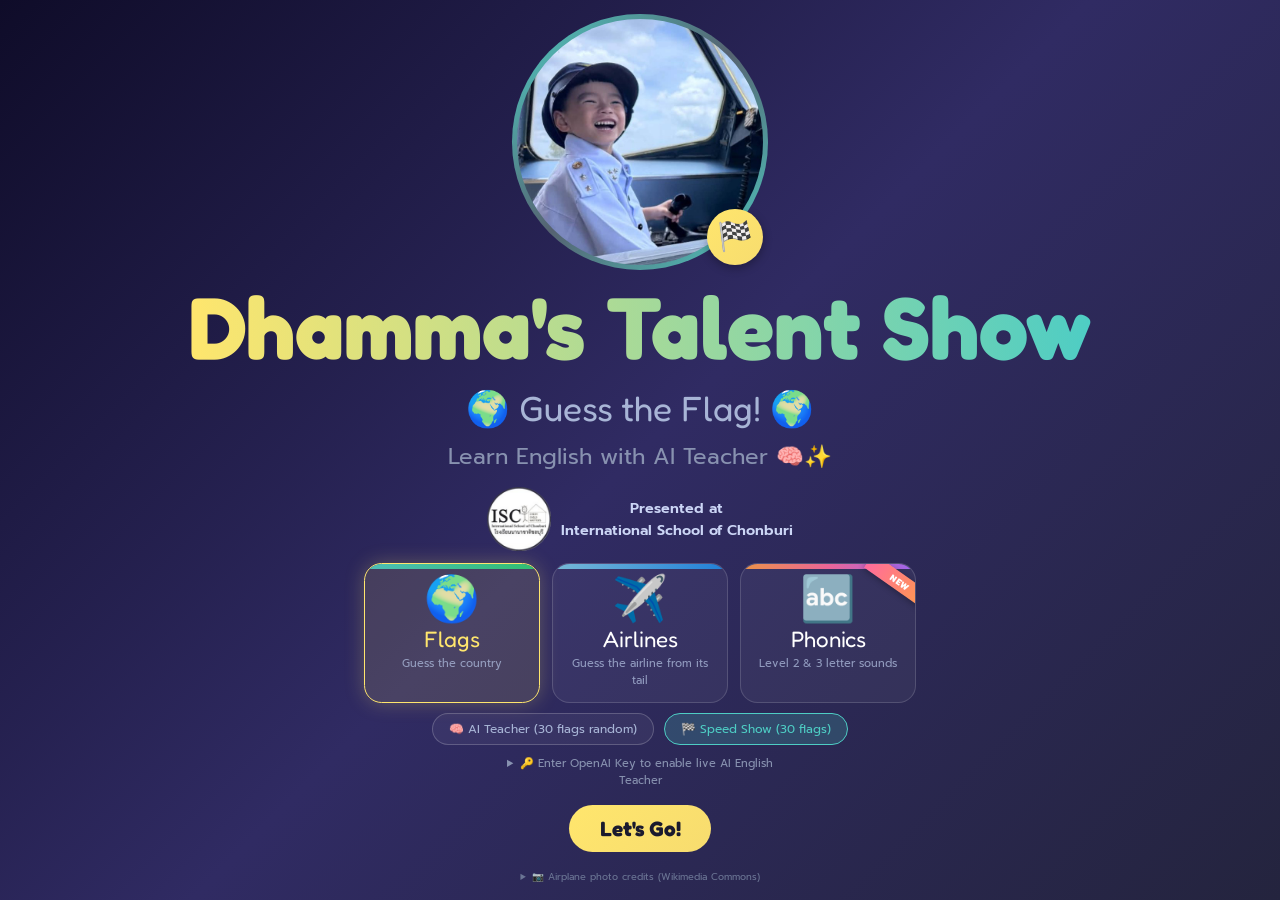
==== commit bc55a6da: "Update" ====
--- a/index.html
+++ b/index.html
@@ -11,7 +11,7 @@
 <meta name="apple-mobile-web-app-title" content="Dhamma Quiz">
 <link rel="apple-touch-icon" href="/icon-192.png">
 
-<link href="https://fonts.googleapis.com/css2?family=Prompt:wght@300;400;600;700;800;900&family=Fredoka+One&display=swap" rel="stylesheet">
+<link href="https://fonts.googleapis.com/css2?family=Prompt:wght@300;400;600;700;800;900&family=Fredoka+One&family=Andika:wght@400;700&display=swap" rel="stylesheet">
 <style>
   * { margin: 0; padding: 0; box-sizing: border-box; }
   body {
@@ -289,6 +289,146 @@
   .plane-viewport.revealed .plane-mask { opacity: 0; }
   .plane-viewport.revealed .plane-airline-badge { opacity: 1; visibility: visible; transition: opacity 0.5s 0.6s; }
   .plane-viewport.revealed .plane-zoom-hint { opacity: 0; }
+  /* ================= PHONICS ================= */
+  .bg-phonics { background: radial-gradient(circle at 20% 10%, #3b1f5e 0%, #24124a 45%, #140a2e 100%); }
+  .ph-font { font-family: 'Andika', 'Comic Sans MS', 'Prompt', sans-serif; }
+
+  /* --- Home menu cards (3 games) --- */
+  .game-card { position: relative; overflow: hidden; }
+  .game-card::before {
+    content: ''; position: absolute; inset: 0 0 auto 0; height: 6px; border-radius: 22px 22px 0 0;
+    background: var(--accent, #4ECDC4); opacity: .9;
+  }
+  #game-flags { --accent: linear-gradient(90deg,#4ECDC4,#2ecc71); }
+  #game-airlines { --accent: linear-gradient(90deg,#7EC8E3,#1e88e5); }
+  #game-phonics { --accent: linear-gradient(90deg,#ff9f43,#ff6b9d,#a66bff); }
+  #game-phonics.active { border-color: #ff9fc8; background: rgba(255,107,157,0.13); box-shadow: 0 0 26px rgba(255,107,157,0.3); }
+  #game-phonics.active .game-name { color: #ffb3d1; }
+  .new-ribbon {
+    position: absolute; top: 12px; right: -30px; transform: rotate(35deg);
+    background: linear-gradient(90deg,#ff6b9d,#ff9f43); color: #fff; font-size: 11px; font-weight: 800;
+    letter-spacing: 1px; padding: 2px 34px; box-shadow: 0 2px 8px rgba(0,0,0,.3);
+  }
+
+  /* --- Hub --- */
+  .ph-wrap { width: 100%; max-width: 1180px; display: flex; flex-direction: column; align-items: center; gap: 12px; animation: scaleIn .45s ease-out; }
+  .ph-top { width: 100%; display: flex; align-items: center; justify-content: space-between; gap: 10px; }
+  .ph-title { font-family: 'Fredoka One','Prompt',sans-serif; font-size: clamp(28px,4vw,46px); color: #fff; text-shadow: 0 3px 0 rgba(0,0,0,.25); }
+  .ph-title span { background: linear-gradient(90deg,#ff9f43,#ff6b9d,#a66bff); -webkit-background-clip: text; background-clip: text; -webkit-text-fill-color: transparent; }
+  .ph-icon-btn { font-size: 22px; width: 52px; height: 52px; border-radius: 16px; border: 2px solid rgba(255,255,255,.18); background: rgba(255,255,255,.07); color: #fff; cursor: pointer; flex: none; }
+  .ph-icon-btn.on { border-color: #ffd166; background: rgba(255,209,102,.18); }
+  .ph-levels { display: flex; gap: 12px; }
+  .ph-level {
+    font-family: 'Fredoka One','Prompt',sans-serif; font-size: clamp(18px,2.2vw,24px); padding: 10px 26px; border-radius: 40px; cursor: pointer;
+    border: 3px solid transparent; color: #fff; opacity: .55; transition: all .2s; background: rgba(255,255,255,.06);
+  }
+  .ph-level small { display: block; font-family: 'Prompt',sans-serif; font-size: 12px; opacity: .85; }
+  .ph-level.l2 { border-color: #ff8a1f; } .ph-level.l3 { border-color: #d24fa8; }
+  .ph-level.active { opacity: 1; transform: scale(1.05); }
+  .ph-level.l2.active { background: linear-gradient(135deg,#ff9f43,#ff7a00); }
+  .ph-level.l3.active { background: linear-gradient(135deg,#e05db8,#a63d9a); }
+  .ph-acts { display: flex; gap: 10px; flex-wrap: wrap; justify-content: center; }
+  .ph-act {
+    font-family: 'Prompt',sans-serif; font-weight: 700; font-size: clamp(14px,1.6vw,17px); padding: 9px 18px; border-radius: 16px; cursor: pointer;
+    background: rgba(255,255,255,.07); color: #e9ddff; border: 2px solid rgba(255,255,255,.15); transition: all .2s;
+  }
+  .ph-act.active { background: #fff; color: #3b1f5e; border-color: #fff; }
+
+  /* sound board (Twinkl-style mat) */
+  .ph-board {
+    background: #fffdf8; border-radius: 28px; padding: clamp(10px,1.6vw,18px); border: 8px solid #ff8a1f;
+    display: grid; grid-template-columns: repeat(7, 1fr); gap: clamp(6px,1vw,12px); width: min(100%, 1100px);
+    box-shadow: 0 14px 40px rgba(0,0,0,.35);
+  }
+  .ph-board.l3 { border-color: #d24fa8; }
+  .ph-tile {
+    min-width: 0; position: relative; background: #fff; border: 3px solid #ffc58f; border-radius: 16px; cursor: pointer;
+    display: flex; flex-direction: column; align-items: center; justify-content: center; padding: 4px 2px 6px;
+    aspect-ratio: 1 / 0.92; transition: transform .12s, box-shadow .12s;
+  }
+  .ph-board.l3 .ph-tile { border-color: #f0a6d8; }
+  .ph-tile:hover { transform: translateY(-3px) scale(1.03); box-shadow: 0 6px 16px rgba(0,0,0,.18); }
+  .ph-tile:active { transform: scale(.96); }
+  .ph-tile .g { font-family: 'Andika','Comic Sans MS',sans-serif; font-weight: 700; color: #1d1d35; font-size: clamp(22px, min(3.4vw, 5vh), 46px); line-height: 1; }
+  .ph-tile .p { font-size: clamp(22px, min(3.6vw, 5.4vh), 48px); line-height: 1.1; margin-top: 2px; }
+  .ph-tile .star { position: absolute; top: 3px; right: 5px; font-size: 14px; }
+  .ph-tile.playing { animation: phPulse .5s ease; }
+  @keyframes phPulse { 0%{transform:scale(1)} 40%{transform:scale(1.12)} 100%{transform:scale(1)} }
+  .ph-hint { color: #cdb8f5; font-size: clamp(13px,1.4vw,15px); text-align: center; }
+
+  /* --- Full-screen letter view --- */
+  #ph-focus {
+    position: fixed; inset: 0; z-index: 300; display: flex; flex-direction: column; align-items: center; justify-content: center;
+    background: radial-gradient(circle at 50% 35%, #fffaf0 0%, #ffe9cc 70%, #ffd6a5 100%); padding: 16px; gap: 2vh;
+  }
+  #ph-focus.l3 { background: radial-gradient(circle at 50% 35%, #fff5fb 0%, #ffd9ef 70%, #f6b8dc 100%); }
+  #ph-focus.hidden { display: none; }
+  .phf-close, .phf-nav { position: absolute; border: none; cursor: pointer; border-radius: 50%; background: rgba(0,0,0,.08); color: #3b1f5e; font-weight: 800; }
+  .phf-close { top: 16px; right: 16px; width: 56px; height: 56px; font-size: 26px; }
+  .phf-nav { top: 50%; transform: translateY(-50%); width: 70px; height: 70px; font-size: 34px; }
+  .phf-nav.prev { left: 14px; } .phf-nav.next { right: 14px; }
+  @media (max-width: 640px) { .phf-nav { top: auto; bottom: 22px; transform: none; width: 64px; height: 64px; } }
+  .phf-level { position: absolute; top: 20px; left: 20px; font-family: 'Fredoka One',sans-serif; font-size: 18px; color: #fff; padding: 6px 16px; border-radius: 20px; background: #ff8a1f; }
+  #ph-focus.l3 .phf-level { background: #d24fa8; }
+  .phf-letter {
+    font-family: 'Andika','Comic Sans MS',sans-serif; font-weight: 700; color: #1d1d35; line-height: .95; cursor: pointer;
+    font-size: min(42vh, 34vw); text-shadow: 0 8px 0 rgba(0,0,0,.08); user-select: none; transition: transform .15s;
+  }
+  .phf-letter.long { font-size: min(32vh, 24vw); }
+  .phf-letter.pop { animation: phBig .55s ease; }
+  @keyframes phBig { 0%{transform:scale(1)} 35%{transform:scale(1.14)} 100%{transform:scale(1)} }
+  .phf-word { display: flex; align-items: center; gap: 18px; cursor: pointer; background: #fff; border-radius: 26px; padding: 8px 26px; box-shadow: 0 6px 18px rgba(0,0,0,.1); }
+  .phf-pic { font-size: min(12vh, 13vw); line-height: 1; }
+  .phf-kw { font-family: 'Andika','Comic Sans MS',sans-serif; font-weight: 700; font-size: min(7.5vh, 8vw); color: #6b6b85; }
+  .phf-kw b { color: #ff6b00; } #ph-focus.l3 .phf-kw b { color: #c2188f; }
+  .phf-btns { display: flex; gap: 14px; flex-wrap: wrap; justify-content: center; }
+  .phf-btn {
+    font-family: 'Fredoka One','Prompt',sans-serif; font-size: clamp(18px,2.4vw,26px); padding: 14px 28px; border-radius: 50px; border: none; cursor: pointer;
+    color: #fff; box-shadow: 0 6px 0 rgba(0,0,0,.15); transition: transform .1s;
+  }
+  .phf-btn:active { transform: translateY(3px); box-shadow: 0 3px 0 rgba(0,0,0,.15); }
+  .phf-btn.sound { background: linear-gradient(135deg,#4ECDC4,#2a9d8f); }
+  .phf-btn.word { background: linear-gradient(135deg,#ff9f43,#ff7a00); }
+  .phf-btn.me { background: linear-gradient(135deg,#ff6b9d,#d6336c); }
+  .phf-btn.me.rec { background: #e63946; animation: micPulse 1s infinite; }
+  .phf-btn:disabled { opacity: .5; }
+  .phf-status { min-height: 30px; font-family: 'Prompt',sans-serif; font-weight: 600; font-size: clamp(15px,2vw,20px); color: #5b3f8c; text-align: center; }
+  .phf-parent { display: flex; gap: 10px; font-size: 13px; }
+  .phf-parent button { font-family: 'Prompt',sans-serif; font-size: 13px; padding: 6px 14px; border-radius: 14px; border: 1px dashed #8a6bc2; background: rgba(255,255,255,.6); color: #5b3f8c; cursor: pointer; }
+  .phf-parent .tag { align-self: center; color: #2a9d8f; font-weight: 700; }
+
+  /* --- Blend It --- */
+  .bl-card { background: #fffdf8; border-radius: 30px; padding: clamp(16px,2.6vw,30px) clamp(16px,3vw,40px); box-shadow: 0 14px 40px rgba(0,0,0,.35);
+    display: flex; flex-direction: column; align-items: center; gap: 18px; min-width: min(92vw, 640px); border: 8px solid #ff8a1f; }
+  .bl-card.l3 { border-color: #d24fa8; }
+  .bl-pic { width: min(24vh, 200px); height: min(24vh, 200px); border-radius: 26px; background: #f3eefc; display: flex; align-items: center; justify-content: center;
+    font-size: min(15vh, 120px); border: 3px dashed #c9b6ef; }
+  .bl-pic.shown { background: #fff; border: 3px solid #ffd166; animation: phBig .6s ease; }
+  .bl-letters { display: flex; gap: clamp(8px,1.4vw,16px); }
+  .bl-gr { display: flex; flex-direction: column; align-items: center; cursor: pointer; padding: 4px 10px 10px; border-radius: 18px; transition: background .15s; }
+  .bl-gr .g { font-family: 'Andika','Comic Sans MS',sans-serif; font-weight: 700; color: #1d1d35; font-size: min(15vh, 13vw); line-height: 1; }
+  .bl-gr .mk { margin-top: 6px; height: 14px; display: flex; align-items: center; justify-content: center; }
+  .bl-gr .dot { width: 14px; height: 14px; border-radius: 50%; background: #1d1d35; }
+  .bl-gr .dash { width: 100%; min-width: 40px; height: 6px; border-radius: 4px; background: #1d1d35; }
+  .bl-gr.lit { background: #ffe8c2; } .bl-card.l3 .bl-gr.lit { background: #ffd9ef; }
+  .bl-gr.lit .g { color: #ff6b00; } .bl-card.l3 .bl-gr.lit .g { color: #c2188f; }
+  .bl-word { font-family: 'Andika','Comic Sans MS',sans-serif; font-weight: 700; font-size: min(8vh, 54px); color: #2a9d8f; min-height: 1.2em; }
+  .bl-row { display: flex; gap: 12px; flex-wrap: wrap; justify-content: center; }
+  .bl-count { color: #8a7aa8; font-weight: 600; font-size: 15px; }
+
+  /* --- Find the Sound --- */
+  .fs-card { background: #fffdf8; border-radius: 30px; padding: clamp(16px,2.4vw,28px); box-shadow: 0 14px 40px rgba(0,0,0,.35); display: flex; flex-direction: column; align-items: center; gap: 18px; border: 8px solid #ff8a1f; min-width: min(92vw, 640px); }
+  .fs-card.l3 { border-color: #d24fa8; }
+  .fs-ear { font-size: 64px; cursor: pointer; background: linear-gradient(135deg,#4ECDC4,#2a9d8f); width: 120px; height: 120px; border-radius: 50%; display: flex; align-items: center; justify-content: center; box-shadow: 0 8px 0 rgba(0,0,0,.12); border: none; }
+  .fs-ear:active { transform: translateY(3px); }
+  .fs-q { font-family: 'Fredoka One','Prompt',sans-serif; font-size: clamp(20px,2.6vw,30px); color: #3b1f5e; }
+  .fs-opts { display: grid; grid-template-columns: repeat(4, 1fr); gap: 14px; }
+  .fs-opt { background: #fff; border: 4px solid #e2d8f5; border-radius: 22px; width: min(20vw, 150px); height: min(20vw, 150px); max-height: 22vh; max-width: 22vh; cursor: pointer;
+    font-family: 'Andika','Comic Sans MS',sans-serif; font-weight: 700; font-size: min(10vw, 11vh, 76px); color: #1d1d35; display: flex; align-items: center; justify-content: center; }
+  .fs-opt.right { border-color: #2ecc71; background: #e9fbef; animation: phBig .5s ease; }
+  .fs-opt.wrong { border-color: #ff6b6b; animation: phShake .4s ease; opacity: .5; }
+  @keyframes phShake { 0%,100%{transform:translateX(0)} 25%{transform:translateX(-8px)} 75%{transform:translateX(8px)} }
+  .fs-stars { font-size: 26px; letter-spacing: 2px; min-height: 32px; }
 </style>
 </head>
 <body class="bg-start">
@@ -331,18 +471,24 @@
     </div>
     <!-- GAME SELECTOR -->
     <div class="game-selector">
-      <button class="game-card" id="game-flags" onclick="setGame('flags')">
+      <button class="game-card" id="game-flags" onclick="selectHome('flags')">
         <span class="game-icon">🌍</span>
         <span class="game-name">Flags</span>
         <span class="game-desc">Guess the country</span>
       </button>
-      <button class="game-card" id="game-airlines" onclick="setGame('airlines')">
+      <button class="game-card" id="game-airlines" onclick="selectHome('airlines')">
         <span class="game-icon">✈️</span>
         <span class="game-name">Airlines</span>
         <span class="game-desc">Guess the airline from its tail</span>
       </button>
+      <button class="game-card" id="game-phonics" onclick="selectHome('phonics')">
+        <span class="new-ribbon">NEW</span>
+        <span class="game-icon">🔤</span>
+        <span class="game-name">Phonics</span>
+        <span class="game-desc">Level 2 &amp; 3 letter sounds</span>
+      </button>
     </div>
-    <div class="mode-selector">
+    <div class="mode-selector" id="mode-selector">
       <button class="mode-btn" id="mode-ai" onclick="setMode('ai')">🧠 AI Teacher (30 flags random)</button>
       <button class="mode-btn active" id="mode-manual" onclick="setMode('manual')">🏁 Speed Show (30 flags)</button>
     </div>
@@ -361,11 +507,83 @@
         </div>
       </details>
     </div>
-    <button class="btn btn-primary" onclick="startFlags()">Let's Go!</button>
+    <button class="btn btn-primary" id="home-go" onclick="homeGo()">Let's Go!</button>
     <details id="photo-credits" style="margin:14px auto 0;max-width:640px;text-align:center">
       <summary style="color:#6b7594;cursor:pointer;font-size:12px">📷 Airplane photo credits (Wikimedia Commons)</summary>
       <div id="photo-credits-list" style="color:#6b7594;font-size:11px;line-height:1.5;margin-top:6px;text-align:left"></div>
     </details>
+  </div>
+</div>
+
+<!-- PHONICS -->
+<div id="screen-phonics" class="screen hidden">
+  <div class="ph-wrap">
+    <div class="ph-top">
+      <button class="ph-icon-btn" onclick="phHome()" title="Home">🏠</button>
+      <div class="ph-title">🔤 <span>Phonics Fun</span> with Dhamma</div>
+      <button class="ph-icon-btn" id="ph-parent-btn" onclick="phToggleParent()" title="Parent mode: record your own sounds">⚙️</button>
+    </div>
+    <div class="ph-levels">
+      <button class="ph-level l2" id="ph-lv2" onclick="phSetLevel(2)">Level 2<small>s a t p i n…</small></button>
+      <button class="ph-level l3" id="ph-lv3" onclick="phSetLevel(3)">Level 3<small>j v w… ai ee igh</small></button>
+    </div>
+    <div class="ph-acts">
+      <button class="ph-act" id="ph-act-board" onclick="phSetAct('board')">🔊 Sound Board</button>
+      <button class="ph-act" id="ph-act-blend" onclick="phSetAct('blend')">🧩 Blend It!</button>
+      <button class="ph-act" id="ph-act-find" onclick="phSetAct('find')">👂 Find the Sound</button>
+    </div>
+
+    <!-- Sound board -->
+    <div id="ph-board-view" style="display:flex;flex-direction:column;align-items:center;gap:10px;width:100%">
+      <div class="ph-board" id="ph-board"></div>
+      <div class="ph-hint" id="ph-board-hint">Tap a sound to see it big and hear it · ⭐ = Dhamma said it!</div>
+    </div>
+
+    <!-- Blend It -->
+    <div id="ph-blend-view" class="hidden">
+      <div class="bl-card" id="bl-card">
+        <div class="bl-count" id="bl-count">1 / 10</div>
+        <div class="bl-pic" id="bl-pic">❓</div>
+        <div class="bl-letters" id="bl-letters"></div>
+        <div class="bl-word" id="bl-word"></div>
+        <div class="bl-row">
+          <button class="phf-btn sound" onclick="blSoundOut()">🔊 Sound it out</button>
+          <button class="phf-btn word" id="bl-blend-btn" onclick="blBlend()">🧩 Blend it!</button>
+          <button class="phf-btn me" id="bl-next-btn" onclick="blNext()">Next ▶</button>
+        </div>
+      </div>
+    </div>
+
+    <!-- Find the Sound -->
+    <div id="ph-find-view" class="hidden">
+      <div class="fs-card" id="fs-card">
+        <div class="fs-q" id="fs-q">Listen… which sound is it?</div>
+        <button class="fs-ear" onclick="fsReplay()" title="Hear it again">👂</button>
+        <div class="fs-opts" id="fs-opts"></div>
+        <div class="fs-stars" id="fs-stars"></div>
+      </div>
+    </div>
+  </div>
+</div>
+
+<!-- PHONICS full-screen letter -->
+<div id="ph-focus" class="hidden">
+  <div class="phf-level" id="phf-level">Level 2</div>
+  <button class="phf-close" onclick="phfClose()">✕</button>
+  <button class="phf-nav prev" onclick="phfStep(-1)">‹</button>
+  <button class="phf-nav next" onclick="phfStep(1)">›</button>
+  <div class="phf-letter" id="phf-letter" onclick="phfSound()">s</div>
+  <div class="phf-word" onclick="phfWord()"><span class="phf-pic" id="phf-pic">🐍</span><span class="phf-kw" id="phf-kw">snake</span></div>
+  <div class="phf-btns">
+    <button class="phf-btn sound" onclick="phfSound()">🔊 Sound</button>
+    <button class="phf-btn word" onclick="phfWord()">🗣️ Sound + Word</button>
+    <button class="phf-btn me" id="phf-me" onclick="phfMyTurn()">🎤 My turn!</button>
+  </div>
+  <div class="phf-status" id="phf-status"></div>
+  <div class="phf-parent hidden" id="phf-parent">
+    <button onclick="phfRecordOverride()">🎙️ Record teacher sound</button>
+    <button onclick="phfResetOverride()">↺ Use built-in sound</button>
+    <span class="tag" id="phf-override-tag"></span>
   </div>
 </div>
 
@@ -519,7 +737,7 @@
 // region = country the airline is from (used for hints)
 const AIRLINES = [
   // THAILAND
-  { code: "tg", name: "Thai Airways International", short: "Thai Airways", region: "Thailand", aliases: ["thai airways","thai airway","thai air","thai","tie airways","tai airways","thai air way","tie air","thai airline","thai airlines"], reject: ["lion","vietjet","viet jet","wiet jet","biet jet","smile","asia"], hint: "Thailand's own airline — purple and gold like a beautiful orchid", look: "purple and gold, with a magenta and gold swirl on the tail", colors: ["#5b2d8e","#f4c542"], img: "https://upload.wikimedia.org/wikipedia/commons/thumb/4/45/Thai_Airways%2C_Boeing_777-300ER%2C_HS-TKO_-_NRT_%2821580832778%29.jpg/1280px-Thai_Airways%2C_Boeing_777-300ER%2C_HS-TKO_-_NRT_%2821580832778%29.jpg", tail: { x: 80, y: 40, z: 2.6 }, credit: { by: "Masakatsu Ukon", lic: "CC BY-SA 2.0", title: "Thai Airways, Boeing 777-300ER, HS-TKO - NRT (21580832778).jpg" } },
+  { code: "tg", name: "Thai Airways", region: "Thailand", aliases: ["thai airways","thai airway","thai air","thai","tie airways","tai airways","thai air way","tie air","thai airline","thai airlines"], reject: ["lion","vietjet","viet jet","wiet jet","biet jet","smile","asia"], hint: "Thailand's own airline — purple and gold like a beautiful orchid", look: "purple and gold, with a magenta and gold swirl on the tail", colors: ["#5b2d8e","#f4c542"], img: "https://upload.wikimedia.org/wikipedia/commons/thumb/4/45/Thai_Airways%2C_Boeing_777-300ER%2C_HS-TKO_-_NRT_%2821580832778%29.jpg/1280px-Thai_Airways%2C_Boeing_777-300ER%2C_HS-TKO_-_NRT_%2821580832778%29.jpg", tail: { x: 80, y: 40, z: 2.6 }, credit: { by: "Masakatsu Ukon", lic: "CC BY-SA 2.0", title: "Thai Airways, Boeing 777-300ER, HS-TKO - NRT (21580832778).jpg" } },
   { code: "fd", name: "Thai AirAsia", short: "AirAsia", region: "Thailand and Malaysia", aliases: ["air asia","airasia","air a sia","air ay sia","air asian","air esia","ae asia","air asia airline","thai air asia"], hint: "A bright red airplane — its slogan is 'Now everyone can fly!'", look: "bright red all over with white letters", colors: ["#e3202b","#ffffff"], img: "https://upload.wikimedia.org/wikipedia/commons/thumb/e/ed/Thai_AirAsia_Airbus_A320-200%2C_HS-ABA%2C_SIN_2.jpg/1280px-Thai_AirAsia_Airbus_A320-200%2C_HS-ABA%2C_SIN_2.jpg", tail: { x: 30, y: 50, z: 1.9 }, hide: [{ x: 24, y: 53.5, w: 7, h: 3.5 }], credit: { by: "Terence Ong", lic: "CC BY 3.0", title: "Thai AirAsia Airbus A320-200, HS-ABA, SIN 2.jpg" } },
   { code: "dd", name: "Nok Air", region: "Thailand", aliases: ["nok air","nokair","nok","knock air","nock air","nok ear","nok airline","bird air","nok aire"], hint: "Nok means bird in Thai! A smiling bird beak on the tail — and on the nose too", look: "yellow and orange body, a smiling yellow bird beak in a circle on the tail", colors: ["#ffd400","#ff8c00"], img: "https://upload.wikimedia.org/wikipedia/commons/thumb/8/84/HS-DBT_at_phuket_airport.jpg/1920px-HS-DBT_at_phuket_airport.jpg", tail: { x: 17, y: 50, z: 4 }, credit: { by: "עידו פירסט", lic: "CC0", title: "HS-DBT at phuket airport.jpg" } },
   { code: "pg", name: "Bangkok Airways", region: "Thailand", aliases: ["bangkok airways","bangkok air","bangkok","bang kok air","bangkok airway","bangkok airline","bangkok air way"], hint: "Asia's boutique airline — it flies to Samui island!", look: "very colorful with bright pink, orange, blue and green patterns", colors: ["#f26522","#00a3e0"], img: "https://upload.wikimedia.org/wikipedia/commons/9/98/Bangkok_Airways%2C_HS-PPN%2C_Airbus_A319-132_%2847610623092%29.jpg", tail: { x: 20, y: 34, z: 2.6 }, hide: [{ x: 29.5, y: 38.8, w: 6, h: 3 }], credit: { by: "Anna Zvereva from Tallinn, Estonia", lic: "CC BY-SA 2.0", title: "Bangkok Airways, HS-PPN, Airbus A319-132 (47610623092).jpg" } },
@@ -528,7 +746,7 @@
   // ASIA
   { code: "sq", name: "Singapore Airlines", region: "Singapore", aliases: ["singapore airlines","singapore airline","singapore air","singapore","singa po","singapo airline","sing a pore","singapor","singabo air"], hint: "From a tiny island country south of Malaysia — with a golden bird", look: "dark navy blue tail with a golden bird", colors: ["#0b2a5b","#f1c40f"], img: "https://upload.wikimedia.org/wikipedia/commons/8/8f/Singapore_Airlines_Boeing_777-300ER_Zhao.jpg", tail: { x: 84, y: 34, z: 2.6 }, hide: [{ x: 70, y: 53, w: 8, h: 4 }], credit: { by: "Allen Zhao", lic: "GFDL 1.2", title: "Singapore Airlines Boeing 777-300ER Zhao.jpg" } },
   { code: "cx", name: "Cathay Pacific", region: "Hong Kong", aliases: ["cathay pacific","cathay","ca tay","cathay pa si fic","katay pacific","ka tay","pacific","cattay pacific","cathay passific"], hint: "From Hong Kong — a green tail with a brush stroke", look: "green tail with a white brush stroke", colors: ["#006564","#ffffff"], img: "https://upload.wikimedia.org/wikipedia/commons/thumb/2/2a/Cathay_Pacific_A350-900_%28B-LRJ%29_%40_DUS%2C_Dec_2017.jpg/1280px-Cathay_Pacific_A350-900_%28B-LRJ%29_%40_DUS%2C_Dec_2017.jpg", tail: { x: 78, y: 45, z: 2.6 }, credit: { by: "BriYYZ from Toronto, Canada", lic: "CC BY-SA 2.0", title: "Cathay Pacific A350-900 (B-LRJ) @ DUS, Dec 2017.jpg" } },
-  { code: "jl", name: "Japan Airlines (JAL)", short: "Japan Airlines", region: "Japan", aliases: ["japan airlines","japan airline","japan air","japan","jal","ja pan air","japan air line","jay ay el","yapan airlines"], hint: "A red crane bird on the tail — from the land of sushi", look: "white with a red crane bird inside a red circle on the tail", colors: ["#c8102e","#ffffff"], img: "https://upload.wikimedia.org/wikipedia/commons/thumb/4/4c/Japan_Airlines_%28JAL%29_Boeing_787-846_Aircraft_JA823J_at_Japan_Narita_International_Airport%2CTokyo_in_2015-05-01.jpg/1280px-Japan_Airlines_%28JAL%29_Boeing_787-846_Aircraft_JA823J_at_Japan_Narita_International_Airport%2CTokyo_in_2015-05-01.jpg", tail: { x: 78, y: 32, z: 2.6 }, hide: [{ x: 67, y: 42.5, w: 5, h: 3 }], credit: { by: "小野 優太", lic: "CC BY-SA 4.0", title: "Japan Airlines (JAL) Boeing 787-846 Aircraft JA823J at Japan Narita International Airport,Tokyo in 2015-05-01.jpg" } },
+  { code: "jl", name: "Japan Airlines", region: "Japan", aliases: ["japan airlines","japan airline","japan air","japan","jal","ja pan air","japan air line","jay ay el","yapan airlines"], hint: "A red crane bird on the tail — from the land of sushi", look: "white with a red crane bird inside a red circle on the tail", colors: ["#c8102e","#ffffff"], img: "https://upload.wikimedia.org/wikipedia/commons/thumb/4/4c/Japan_Airlines_%28JAL%29_Boeing_787-846_Aircraft_JA823J_at_Japan_Narita_International_Airport%2CTokyo_in_2015-05-01.jpg/1280px-Japan_Airlines_%28JAL%29_Boeing_787-846_Aircraft_JA823J_at_Japan_Narita_International_Airport%2CTokyo_in_2015-05-01.jpg", tail: { x: 78, y: 32, z: 2.6 }, hide: [{ x: 67, y: 42.5, w: 5, h: 3 }], credit: { by: "小野 優太", lic: "CC BY-SA 4.0", title: "Japan Airlines (JAL) Boeing 787-846 Aircraft JA823J at Japan Narita International Airport,Tokyo in 2015-05-01.jpg" } },
   { code: "nx", name: "Air Macau", region: "Macau", aliases: ["air macau", "macau", "macao", "ma cau", "macau air", "macau airlines", "macau airline", "air macao", "air ma cow", "ma cow", "makau"], hint: "From Macau, next to Hong Kong — a red lotus flower on the tail", look: "white body with a red lotus flower on a dark blue tail", colors: ["#1F2A6B", "#E4002B"], img: "https://upload.wikimedia.org/wikipedia/commons/thumb/4/4f/Air_Macau_Airbus_A321-200_B-MCA_and_Starlux_Airbus_A321-252NX_B-58201_%2850844620393%29.jpg/1280px-Air_Macau_Airbus_A321-200_B-MCA_and_Starlux_Airbus_A321-252NX_B-58201_%2850844620393%29.jpg", tail: { x: 83, y: 38, z: 3 }, hide: [{ x: 62, y: 53.5, w: 13, h: 4 }], credit: { by: "Melvinnnnnnnnnnn (FN2187)", lic: "CC BY-SA 2.0", title: "Air Macau Airbus A321-200 B-MCA and Starlux Airbus A321-252NX B-58201 (50844620393).jpg" } },
   { code: "ke", name: "Korean Air", region: "South Korea", aliases: ["korean air","korea air","korean","korea","ko rean air","korean airline","korea airline","ko re an air","kolean air"], hint: "A light blue airplane from the land of K-pop", look: "light sky-blue body with a blue swirl (taegeuk) on the tail", colors: ["#6ab0de","#c8102e"], img: "https://upload.wikimedia.org/wikipedia/commons/thumb/f/ff/%28GBR-London%29_Korean_Air_Boeing_777-3B5ER_HL8275_%40_EGLL_2025-06-17.jpg/1280px-%28GBR-London%29_Korean_Air_Boeing_777-3B5ER_HL8275_%40_EGLL_2025-06-17.jpg", tail: { x: 9, y: 36, z: 2.6 }, hide: [{ x: 20, y: 48.5, w: 4, h: 3 }], credit: { by: "S5A-0043", lic: "CC BY 4.0", title: "(GBR-London) Korean Air Boeing 777-3B5ER HL8275 @ EGLL 2025-06-17.jpg" } },
   { code: "br", name: "EVA Air", region: "Taiwan", aliases: ["eva air","eva","eva airways","ee va air","ava air","eba air","e va","eva airline","eva ear"], hint: "Green and orange from Taiwan — sometimes it has Hello Kitty painted on it!", look: "white with a green tail and an orange stripe", colors: ["#00734a","#f47920"], img: "https://upload.wikimedia.org/wikipedia/commons/thumb/4/47/B-16716_Boeing_777_Eva_Air_%287900718158%29.jpg/1280px-B-16716_Boeing_777_Eva_Air_%287900718158%29.jpg", tail: { x: 78, y: 36, z: 2.6 }, hide: [{ x: 69.5, y: 44.8, w: 9, h: 2.6 }, { x: 79.5, y: 44.5, w: 4, h: 3 }], credit: { by: "Aeroprints.com", lic: "CC BY-SA 3.0", title: "B-16716 Boeing 777 Eva Air (7900718158).jpg" } },
@@ -541,22 +759,22 @@
   // MIDDLE EAST
   { code: "ek", name: "Emirates", region: "United Arab Emirates", aliases: ["emirates","emirate","emirat","e mi rates","emirates airline","emirit","emirette","emirates air","emi rates"], hint: "From Dubai! It has the biggest airplanes with two floors", look: "white with the red, green and black colors of the UAE flag on the tail", colors: ["#d71a21","#00732f"], img: "https://upload.wikimedia.org/wikipedia/commons/thumb/d/d3/Emirates_Airbus_A380-861_A6-EER_MUC_2015_02.jpg/1280px-Emirates_Airbus_A380-861_A6-EER_MUC_2015_02.jpg", tail: { x: 82, y: 44, z: 2.6 }, hide: [{ x: 84.5, y: 52, w: 6, h: 3 }], credit: { by: "Julian Herzog (Website)", lic: "CC BY 4.0", title: "Emirates Airbus A380-861 A6-EER MUC 2015 02.jpg" } },
   { code: "qr", name: "Qatar Airways", region: "Qatar", aliases: ["qatar airways","qatar airway","qatar air","qatar","ka tar","katar","cutter airways","gutter airways","ka tar airway","qatar airline"], hint: "Dark red tail with an oryx — a desert animal with long horns", look: "grey with a dark red tail and an oryx animal on it", colors: ["#5c0a2f","#8a8d8f"], img: "https://upload.wikimedia.org/wikipedia/commons/thumb/1/13/A7-BAT_-_Qatar_Airways_-_Boeing_777-3DZER_-_MSN_41738_-_VGHS.jpg/1280px-A7-BAT_-_Qatar_Airways_-_Boeing_777-3DZER_-_MSN_41738_-_VGHS.jpg", tail: { x: 15, y: 42, z: 2.6 }, credit: { by: "Md Shaifuzzaman Ayon", lic: "CC BY-SA 4.0", title: "A7-BAT - Qatar Airways - Boeing 777-3DZER - MSN 41738 - VGHS.jpg" } },
-  { code: "ey", name: "Etihad Airways", short: "Etihad", region: "United Arab Emirates", aliases: ["etihad","etihad airways","e ti had","ettihad","eti had","etihad air","etihat","etihad airline"], hint: "From Abu Dhabi — golden desert colors", look: "gold and sandy colored pattern on the tail", colors: ["#bd8b13","#e8d5a8"], img: "https://upload.wikimedia.org/wikipedia/commons/thumb/f/fc/Etihad_Airways_Boeing_787_landing_in_Frankfurt.jpg/1280px-Etihad_Airways_Boeing_787_landing_in_Frankfurt.jpg", tail: { x: 85, y: 30.5, z: 2.4 }, hide: [{ x: 66, y: 51.5, w: 7.5, h: 3.5 }, { x: 74.5, y: 51.5, w: 5, h: 3.5 }, { x: 67, y: 39, w: 6, h: 3 }], credit: { by: "Gameplayzz", lic: "CC BY-SA 4.0", title: "Etihad Airways Boeing 787 landing in Frankfurt.jpg" } },
+  { code: "ey", name: "Etihad Airways", short: "Etihad", region: "United Arab Emirates", aliases: ["etihad","etihad airways","e ti had","ettihad","eti had","etihad air","etihat","etihad airline"], hint: "From Abu Dhabi — golden desert colors", look: "cream body with a golden and brown mosaic pattern (like desert sand dunes) on the tail", colors: ["#bd8b13","#e8d5a8"], img: "https://upload.wikimedia.org/wikipedia/commons/thumb/1/16/Hamburg-Finkenwerder_Airport_Etihad_Airways_Airbus_A321-251NX_A6-LRL_%28DSC03720%29.jpg/1280px-Hamburg-Finkenwerder_Airport_Etihad_Airways_Airbus_A321-251NX_A6-LRL_%28DSC03720%29.jpg", tail: { x: 86, y: 36, z: 2.6 }, hide: [{ x: 94.5, y: 19.5, w: 3, h: 3.5 }, { x: 76, y: 42.5, w: 5, h: 4 }], credit: { by: "MarcelX42", lic: "CC BY-SA 4.0", title: "Hamburg-Finkenwerder Airport Etihad Airways Airbus A321-251NX A6-LRL (DSC03720).jpg" } },
   { code: "tk", name: "Turkish Airlines", region: "Turkey", aliases: ["turkish airlines","turkish airline","turkish","turkish air","tur kish","turkey airline","turkey air","turkey airlines","tur kish airlines"], hint: "From Turkey — red tail with a white bird", look: "white with a red tail and a white bird", colors: ["#c70a0c","#ffffff"], img: "https://upload.wikimedia.org/wikipedia/commons/thumb/0/0c/TC-LNC_-_Refahiye_-_Turkish_Airlines_-_Airbus_A330-303_-_1696_-_VGHS.jpg/1280px-TC-LNC_-_Refahiye_-_Turkish_Airlines_-_Airbus_A330-303_-_1696_-_VGHS.jpg", tail: { x: 15, y: 42, z: 2.6 }, hide: [{ x: 14, y: 46, w: 6, h: 4 }, { x: 21, y: 51.5, w: 7, h: 3 }], credit: { by: "Md Shaifuzzaman Ayon", lic: "CC BY-SA 4.0", title: "TC-LNC - Refahiye - Turkish Airlines - Airbus A330-303 - 1696 - VGHS.jpg" } },
   // EUROPE
   { code: "lh", name: "Lufthansa", region: "Germany", aliases: ["lufthansa","luft han sa","lufthanza","luf tan sa","loof tansa","luftansa","luf han sa","lufthansa airline"], hint: "From Germany — a crane bird inside a circle", look: "white with a dark blue tail and a white crane bird in a circle", colors: ["#05164d","#ffffff"], img: "https://upload.wikimedia.org/wikipedia/commons/4/4f/Lufthansa%2C_D-AIXO%2C_Airbus_A350-941_%2849581146632%29.jpg", tail: { x: 85, y: 40, z: 2.6 }, hide: [{ x: 68, y: 45.5, w: 5, h: 3 }], credit: { by: "Anna Zvereva from Tallinn, Estonia", lic: "CC BY-SA 2.0", title: "Lufthansa, D-AIXO, Airbus A350-941 (49581146632).jpg" } },
   { code: "ba", name: "British Airways", region: "United Kingdom", aliases: ["british airways","british airway","british","british air","bri tish","britis airways","british airline","british air ways"], hint: "From England — the Union Jack flag is on the tail", look: "white with a red, white and blue ribbon on the tail", colors: ["#075aaa","#eb2226"], img: "https://upload.wikimedia.org/wikipedia/commons/thumb/0/0e/G-EUUS_British_Airways_Airbus_A320-232_landing_at_Schiphol_%28EHAM-AMS%29_runway_18R_pic1.JPG/1280px-G-EUUS_British_Airways_Airbus_A320-232_landing_at_Schiphol_%28EHAM-AMS%29_runway_18R_pic1.JPG", tail: { x: 22, y: 36, z: 2.6 }, credit: { by: "Alf van Beem", lic: "Public domain", title: "G-EUUS British Airways Airbus A320-232 landing at Schiphol (EHAM-AMS) runway 18R pic1.JPG" } },
   { code: "af", name: "Air France", region: "France", aliases: ["air france","france air","air fran","air frans","air flance","air france airline","ae france","air frence"], hint: "From the country with the Eiffel Tower", look: "white with a red and blue stripe on the tail", colors: ["#002157","#ff0000"], img: "https://upload.wikimedia.org/wikipedia/commons/thumb/2/2f/Air_France_Boeing_777_%282656972072%29_%282%29.jpg/1280px-Air_France_Boeing_777_%282656972072%29_%282%29.jpg", tail: { x: 15, y: 42, z: 2.6 }, hide: [{ x: 25.5, y: 55.5, w: 6, h: 5 }], credit: { by: "abdallahh from Montréal, Canada", lic: "CC BY 2.0", title: "Air France Boeing 777 (2656972072) (2).jpg" } },
-  { code: "kl", name: "KLM Royal Dutch Airlines", short: "KLM", region: "Netherlands", aliases: ["klm","k l m","kay el em","ka la ma","klm royal dutch","dutch airline","k-l-m","kay-el-em"], hint: "A light blue airplane from Holland with a crown!", look: "light blue all over with a white crown", colors: ["#00a1de","#ffffff"], img: "https://upload.wikimedia.org/wikipedia/commons/thumb/8/86/KLM_Boeing_787-9_PH-BHM_at_Schiphol_27-08-2021.jpg/1280px-KLM_Boeing_787-9_PH-BHM_at_Schiphol_27-08-2021.jpg", tail: { x: 85, y: 42, z: 2.6 }, hide: [{ x: 72.5, y: 50, w: 5, h: 3.5 }, { x: 74, y: 54.5, w: 6.5, h: 3 }], credit: { by: "Robbie Klinkenberg", lic: "CC BY-SA 4.0", title: "KLM Boeing 787-9 PH-BHM at Schiphol 27-08-2021.jpg" } },
-  { code: "lx", name: "Swiss International Air Lines", short: "Swiss", region: "Switzerland", aliases: ["swiss","swiss air","swiss airline","swiss airlines","swiss international","swit zer land air","swis air","swiss ear"], hint: "A white cross on a red tail — from the land of chocolate", look: "white with a red tail and a white cross", colors: ["#e30613","#ffffff"], img: "https://upload.wikimedia.org/wikipedia/commons/thumb/1/13/Swiss_International_Air_Lines_Airbus_A330-223_HB-IQA_%2825012053323%29.jpg/1280px-Swiss_International_Air_Lines_Airbus_A330-223_HB-IQA_%2825012053323%29.jpg", tail: { x: 20, y: 34, z: 2.6 }, hide: [{ x: 27, y: 46, w: 5, h: 3.5 }], credit: { by: "Kambui", lic: "CC BY 2.0", title: "Swiss International Air Lines Airbus A330-223 HB-IQA (25012053323).jpg" } },
+  { code: "kl", name: "KLM", region: "Netherlands", aliases: ["klm","k l m","kay el em","ka la ma","klm royal dutch","dutch airline","k-l-m","kay-el-em"], hint: "A light blue airplane from Holland with a crown!", look: "light blue all over with a white crown", colors: ["#00a1de","#ffffff"], img: "https://upload.wikimedia.org/wikipedia/commons/thumb/8/86/KLM_Boeing_787-9_PH-BHM_at_Schiphol_27-08-2021.jpg/1280px-KLM_Boeing_787-9_PH-BHM_at_Schiphol_27-08-2021.jpg", tail: { x: 85, y: 42, z: 2.6 }, hide: [{ x: 72.5, y: 50, w: 5, h: 3.5 }, { x: 74, y: 54.5, w: 6.5, h: 3 }], credit: { by: "Robbie Klinkenberg", lic: "CC BY-SA 4.0", title: "KLM Boeing 787-9 PH-BHM at Schiphol 27-08-2021.jpg" } },
+  { code: "lx", name: "Swiss", region: "Switzerland", aliases: ["swiss","swiss air","swiss airline","swiss airlines","swiss international","swit zer land air","swis air","swiss ear"], hint: "A white cross on a red tail — from the land of chocolate", look: "white with a red tail and a white cross", colors: ["#e30613","#ffffff"], img: "https://upload.wikimedia.org/wikipedia/commons/thumb/1/13/Swiss_International_Air_Lines_Airbus_A330-223_HB-IQA_%2825012053323%29.jpg/1280px-Swiss_International_Air_Lines_Airbus_A330-223_HB-IQA_%2825012053323%29.jpg", tail: { x: 20, y: 34, z: 2.6 }, hide: [{ x: 27, y: 46, w: 5, h: 3.5 }], credit: { by: "Kambui", lic: "CC BY 2.0", title: "Swiss International Air Lines Airbus A330-223 HB-IQA (25012053323).jpg" } },
   // OCEANIA
   { code: "qf", name: "Qantas Airways", short: "Qantas", region: "Australia", aliases: ["qantas","quantas","kan tas","kwantas","qan tas","contas","kangaroo airline","qantas airways","kantas"], hint: "A kangaroo on the tail — from Australia", look: "white with a red tail and a white kangaroo", colors: ["#e40000","#ffffff"], img: "https://upload.wikimedia.org/wikipedia/commons/thumb/f/fd/Qantas_a380_vh-oqa_takeoff_heathrow_arp.jpg/1280px-Qantas_a380_vh-oqa_takeoff_heathrow_arp.jpg", tail: { x: 20, y: 52, z: 2.4 }, credit: { by: "Adrian Pingstone (talk)", lic: "Public domain", title: "Qantas a380 vh-oqa takeoff heathrow arp.jpg" } },
   // NATIONAL CARRIERS (10 more)
-  { code: "sv", name: "Saudia (Saudi Arabian Airlines)", short: "Saudia", region: "Saudi Arabia", aliases: ["saudia","saudi","saudi arabian airlines","saudi arabia airlines","saudi airlines","saudi airline","saudi air","saudi arabia","sa u dee a","sawdia","sowdia","saudi a rabia"], hint: "From Saudi Arabia — a golden palm tree and two swords on a dark blue tail, like the Saudi flag emblem", look: "white body, dark blue tail with a golden palm tree and two swords", colors: ["#1a2b6d","#d4a017"], img: "https://upload.wikimedia.org/wikipedia/commons/2/29/Saudia%2C_HZ-ARA%2C_Boeing_787-9_Dreamliner_%2854008739170%29.jpg", tail: { x: 74, y: 28, z: 2.8 }, hide: [{ x: 63, y: 35.5, w: 5, h: 3 }, { x: 60, y: 42.5, w: 7, h: 3 }], credit: { by: "Anna Zvereva", lic: "CC BY-SA 2.0", title: "Saudia, HZ-ARA, Boeing 787-9 Dreamliner (54008739170).jpg" } },
-  { code: "su", name: "Aeroflot Russian Airlines", short: "Aeroflot", region: "Russia", aliases: ["aeroflot","aero flot","air o flot","aeroflot russian airlines","russia airline","russia airlines","russian airlines","russia air","russia","rasha air","russian"], hint: "Russia's airline — the biggest country in the world! Red, white and blue on the tail like the Russia flag", look: "white with a red, white and blue stripe on the tail", colors: ["#1e3a8a","#d61e2b"], img: "https://upload.wikimedia.org/wikipedia/commons/0/06/Aeroflot%2C_RA-73157%2C_Airbus_A350-941_%2852288371310%29.jpg", tail: { x: 10, y: 30, z: 2.6 }, credit: { by: "Anna Zvereva", lic: "CC BY-SA 2.0", title: "Aeroflot, RA-73157, Airbus A350-941 (52288371310).jpg" } },
+  { code: "sv", name: "Saudi Arabian Airlines", region: "Saudi Arabia", aliases: ["saudi arabian airlines","saudi arabian","saudi arabian airline","saudia","saudi","saudi arabia airlines","saudi airlines","saudi airline","saudi air","saudi arabia","sa u dee a","sawdia","sowdia","saudi a rabia"], hint: "From Saudi Arabia — a golden palm tree and two swords on a dark blue tail, like the Saudi flag emblem", look: "white body, dark blue tail with a golden palm tree and two swords", colors: ["#1a2b6d","#d4a017"], img: "https://upload.wikimedia.org/wikipedia/commons/2/29/Saudia%2C_HZ-ARA%2C_Boeing_787-9_Dreamliner_%2854008739170%29.jpg", tail: { x: 74, y: 28, z: 2.8 }, hide: [{ x: 63, y: 35.5, w: 5, h: 3 }, { x: 60, y: 42.5, w: 7, h: 3 }], credit: { by: "Anna Zvereva", lic: "CC BY-SA 2.0", title: "Saudia, HZ-ARA, Boeing 787-9 Dreamliner (54008739170).jpg" } },
+  { code: "su", name: "Aeroflot", region: "Russia", aliases: ["aeroflot","aero flot","air o flot","aeroflot russian airlines","russia airline","russia airlines","russian airlines","russia air","russia","rasha air","russian"], hint: "Russia's airline — the biggest country in the world! Red, white and blue on the tail like the Russia flag", look: "white with a red, white and blue stripe on the tail", colors: ["#1e3a8a","#d61e2b"], img: "https://upload.wikimedia.org/wikipedia/commons/0/06/Aeroflot%2C_RA-73157%2C_Airbus_A350-941_%2852288371310%29.jpg", tail: { x: 10, y: 30, z: 2.6 }, credit: { by: "Anna Zvereva", lic: "CC BY-SA 2.0", title: "Aeroflot, RA-73157, Airbus A350-941 (52288371310).jpg" } },
   { code: "nz", name: "Air New Zealand", region: "New Zealand", aliases: ["air new zealand","new zealand air","new zealand airline","new zealand airlines","air new sealand","new zealand","new sea land","ae new zealand","kiwi airline"], hint: "From the land of kiwi birds — a black tail with a white fern leaf", look: "white with a black tail and a white curly fern leaf", colors: ["#000000","#ffffff"], img: "https://upload.wikimedia.org/wikipedia/commons/thumb/b/b1/Air_New_Zealand_787-9_ZK-NZK_%281%29.jpg/1280px-Air_New_Zealand_787-9_ZK-NZK_%281%29.jpg", tail: { x: 22, y: 48, z: 2.6 }, credit: { by: "DaHuzyBru", lic: "CC BY-SA 4.0", title: "Air New Zealand 787-9 ZK-NZK (1).jpg" } },
   { code: "ul", name: "SriLankan Airlines", short: "SriLankan", region: "Sri Lanka", aliases: ["srilankan airlines", "sri lankan airlines", "srilankan", "sri lankan", "sri lanka", "sri lanka airlines", "see lanka", "sri langka", "sri lankan airline", "peacock", "peacock airlines"], hint: "From the island of Sri Lanka — a colourful peacock on the tail", look: "white body with a red, green and orange peacock on the tail", colors: ["#0B4EA2", "#E4002B"], img: "https://upload.wikimedia.org/wikipedia/commons/thumb/2/21/SriLankan_Airlines%2C_Airbus_A330-300%2C_4R-ALM_-_NRT_%2816709648763%29.jpg/1280px-SriLankan_Airlines%2C_Airbus_A330-300%2C_4R-ALM_-_NRT_%2816709648763%29.jpg", tail: { x: 22, y: 62, z: 3 }, hide: [{ x: 26, y: 60, w: 10, h: 9 }, { x: 20.5, y: 72, w: 3.5, h: 2.5 }], credit: { by: "Masakatsu Ukon", lic: "CC BY-SA 2.0", title: "SriLankan Airlines, Airbus A330-300, 4R-ALM - NRT (16709648763).jpg" } },
-  { code: "kb", name: "Druk Air (Royal Bhutan Airlines)", short: "Druk Air", region: "Bhutan", aliases: ["druk air", "drukair", "druk", "druk ear", "drug air", "dook air", "bhutan airlines", "bhutan air", "royal bhutan airlines", "bhutan"], hint: "Bhutan's airline — a white dragon on an orange tail, just like the Bhutan flag!", look: "orange tail with a white dragon", colors: ["#ff7f00", "#ffffff"], img: "https://upload.wikimedia.org/wikipedia/commons/b/b6/A5-RGI.jpg", tail: { x: 14, y: 32, z: 2.6 }, hide: [{ x: 31.5, y: 41.5, w: 6, h: 4 }, { x: 31.5, y: 47.5, w: 5, h: 2.5 }], credit: { by: "Raihan Ahmed", lic: "CC BY-SA 3.0", title: "A5-RGI.jpg" } },
+  { code: "kb", name: "Druk Air", region: "Bhutan", aliases: ["druk air", "drukair", "druk", "druk ear", "drug air", "dook air", "bhutan airlines", "bhutan air", "royal bhutan airlines", "bhutan"], hint: "Bhutan's airline — a white dragon on an orange tail, just like the Bhutan flag!", look: "orange tail with a white dragon", colors: ["#ff7f00", "#ffffff"], img: "https://upload.wikimedia.org/wikipedia/commons/b/b6/A5-RGI.jpg", tail: { x: 14, y: 32, z: 2.6 }, hide: [{ x: 31.5, y: 41.5, w: 6, h: 4 }, { x: 31.5, y: 47.5, w: 5, h: 2.5 }], credit: { by: "Raihan Ahmed", lic: "CC BY-SA 3.0", title: "A5-RGI.jpg" } },
   { code: "qv", name: "Lao Airlines", region: "Laos", aliases: ["lao airlines", "lao airline", "lao air", "laos airlines", "laos airline", "laos air", "lao", "laos", "la o airline"], hint: "The airline of Thailand's neighbor Laos — a white champa flower on a blue tail", look: "blue tail with a white champa flower", colors: ["#1f4e9e", "#ffffff"], img: "https://upload.wikimedia.org/wikipedia/commons/thumb/a/af/RDPL-34188_-_Lao_Airlines_-_Airbus_A320-214_-_CAN_%2816912516709%29.jpg/1280px-RDPL-34188_-_Lao_Airlines_-_Airbus_A320-214_-_CAN_%2816912516709%29.jpg", tail: { x: 14, y: 40, z: 2.6 }, hide: [{ x: 29, y: 50, w: 8, h: 4 }, { x: 31, y: 53.8, w: 5, h: 2.5 }], credit: { by: "byeangel from Tsingtao, China", lic: "CC BY-SA 2.0", title: "RDPL-34188 - Lao Airlines - Airbus A320-214 - CAN (16912516709).jpg" } },
   { code: "ac", name: "Air Canada", region: "Canada", aliases: ["air canada", "ae canada", "air cana da", "canada air", "canada airline", "air kanada", "canada"], hint: "From Canada — a red maple leaf on the tail, like the Canada flag", look: "white with a red maple leaf on the tail", colors: ["#c8102e", "#ffffff"], img: "https://upload.wikimedia.org/wikipedia/commons/thumb/3/3c/Boeing_787-8_%28Air_Canada%29_C-GHQQ_LHR_%2815839803554%29.jpg/1280px-Boeing_787-8_%28Air_Canada%29_C-GHQQ_LHR_%2815839803554%29.jpg", tail: { x: 14, y: 40, z: 2.6 }, credit: { by: "John Taggart from Sunbury on Thames", lic: "CC BY-SA 2.0", title: "Boeing 787-8 (Air Canada) C-GHQQ LHR (15839803554).jpg" } },
   { code: "ms", name: "EgyptAir", region: "Egypt", aliases: ["egyptair", "egypt air", "egypt airline", "egypt airlines", "ee jip air", "egyp air", "egypt"], hint: "From the land of pyramids — Horus, a falcon god, on the tail", look: "blue tail with a golden falcon (Horus)", colors: ["#1e4b9b", "#d4a017"], img: "https://upload.wikimedia.org/wikipedia/commons/b/b9/EgyptAir%2C_SU-GER%2C_Boeing_787-9_Dreamliner_%2849565303557%29.jpg", tail: { x: 86, y: 34, z: 2.8 }, hide: [{ x: 62, y: 42.5, w: 12, h: 5.5 }, { x: 60, y: 23, w: 8, h: 6 }, { x: 74.5, y: 41.5, w: 5, h: 3 }], credit: { by: "Anna Zvereva from Tallinn, Estonia", lic: "CC BY-SA 2.0", title: "EgyptAir, SU-GER, Boeing 787-9 Dreamliner (49565303557).jpg" } },
@@ -2893,5 +3111,351 @@
   navigator.serviceWorker.register('/sw.js').catch(() => {});
 }
 </script>
+<script>
+const PH_SOUNDS = {"a": "[data-uri]", "ai": "[data-uri]", "air": "[data-uri]", "ar": "[data-uri]", "b": "[data-uri]", "ch": "[data-uri]", "d": "[data-uri]", "e": "[data-uri]", "ear": "[data-uri]", "ee": "[data-uri]", "er": "[data-uri]", "f": "[data-uri]", "g": "[data-uri]", "h": "[data-uri]", "i": "[data-uri]", "igh": "[data-uri]", "j": "[data-uri]", "k": "[data-uri]", "l": "[data-uri]", "m": "[data-uri]", "n": "[data-uri]", "ng": "[data-uri]", "o": "[data-uri]", "oa": "[data-uri]", "oi": "[data-uri]", "oo": "[data-uri]", "oo2": "[data-uri]", "or": "[data-uri]", "ow": "[data-uri]", "p": "[data-uri]", "qu": "[data-uri]", "r": "[data-uri]", "s": "[data-uri]", "sh": "[data-uri]", "t": "[data-uri]", "th": "[data-uri]", "thv": "[data-uri]", "u": "[data-uri]", "ur": "[data-uri]", "ure": "[data-uri]", "v": "[data-uri]", "w": "[data-uri]", "x": "[data-uri]", "y": "[data-uri]", "z": "[data-uri]"};
+// ===================== PHONICS (Twinkl Level 2 & 3, as used in ISC EY3) =====================
+// Built-in sounds: generated British-English voice (vowels & unvoiced sounds) + held hums (m, n, ng, l, r, v, z, th, w, y),
+// each checked for length / voicing. Parents can replace any sound with their own recording (⚙️ Parent mode).
+// {x} in a keyword marks the letters that make the sound.
+const PH_LEVELS = {
+  2: [
+    {g:'s', id:'s', w:'{s}nake', p:'🐍'}, {g:'a', id:'a', w:'{a}pple', p:'🍎'}, {g:'t', id:'t', w:'{t}ea', p:'🍵'},
+    {g:'p', id:'p', w:'{p}uppy', p:'🐶'}, {g:'i', id:'i', w:'{i}nsect', p:'🐞'}, {g:'n', id:'n', w:'{n}ut', p:'🌰'},
+    {g:'m', id:'m', w:'{m}eatballs', p:'🍝'}, {g:'d', id:'d', w:'{d}rum', p:'🥁'}, {g:'g', id:'g', w:'{g}irl', p:'👧'},
+    {g:'o', id:'o', w:'{o}range', p:'🍊'}, {g:'c', id:'k', w:'{c}aterpillar', p:'🐛'}, {g:'k', id:'k', w:'{k}ite', p:'🪁'},
+    {g:'ck', id:'k', w:'du{ck}', p:'🦆'}, {g:'e', id:'e', w:'{e}gg', p:'🥚'}, {g:'u', id:'u', w:'{u}mbrella', p:'☂️'},
+    {g:'r', id:'r', w:'{r}obot', p:'🤖'}, {g:'h', id:'h', w:'{h}ouse', p:'🏠'}, {g:'b', id:'b', w:'{b}at', p:'🏏'},
+    {g:'f', id:'f', w:'{f}airy', p:'🧚'}, {g:'l', id:'l', w:'{l}olly', p:'🍭'}, {g:'ff', id:'f', w:'o{ff}', p:'💡'},
+    {g:'ll', id:'l', w:'be{ll}', p:'🔔'}, {g:'ss', id:'s', w:'ki{ss}', p:'😘'}, {g:'s', id:'z', w:'pig{s}', p:'🐷🐷'},
+  ],
+  3: [
+    {g:'j', id:'j', w:'{j}et', p:'✈️'}, {g:'v', id:'v', w:'{v}est', p:'🎽'}, {g:'w', id:'w', w:'{w}aves', p:'🌊'},
+    {g:'x', id:'x', w:'bo{x}', p:'📦'}, {g:'y', id:'y', w:'{y}o-yo', p:'🪀'}, {g:'z', id:'z', w:'{z}igzag', p:'⚡'},
+    {g:'zz', id:'z', w:'bu{zz}', p:'🐝'}, {g:'qu', id:'qu', w:'{qu}een', p:'👸'}, {g:'ch', id:'ch', w:'{ch}ick', p:'🐥'},
+    {g:'sh', id:'sh', w:'{sh}eep', p:'🐑'}, {g:'th', id:'thv', w:'fea{th}er', p:'🪶'}, {g:'th', id:'th', w:'mo{th}', p:'🦋'},
+    {g:'ng', id:'ng', w:'ri{ng}', p:'💍'}, {g:'ai', id:'ai', w:'sn{ai}l', p:'🐌'}, {g:'ee', id:'ee', w:'ch{ee}se', p:'🧀'},
+    {g:'igh', id:'igh', w:'kn{igh}t', p:'🏇'}, {g:'oa', id:'oa', w:'b{oa}t', p:'🚣'}, {g:'oo', id:'oo', w:'m{oo}n', p:'🌕'},
+    {g:'oo', id:'oo2', w:'b{oo}k', p:'📖'}, {g:'ar', id:'ar', w:'st{ar}', p:'⭐'}, {g:'or', id:'or', w:'f{or}k', p:'🍴'},
+    {g:'ur', id:'ur', w:'p{ur}se', p:'👛'}, {g:'ow', id:'ow', w:'cl{ow}n', p:'🤡'}, {g:'oi', id:'oi', w:'c{oi}n', p:'🪙'},
+    {g:'ear', id:'ear', w:'{ear}', p:'👂'}, {g:'air', id:'air', w:'ch{air}', p:'🪑'}, {g:'ure', id:'ure', w:'treas{ure}', p:'💰'},
+    {g:'er', id:'er', w:'pepp{er}', p:'🧂'},
+  ]
+};
+// Decodable words for Blend It (only sounds from that level and below). "oo2" = short oo as in book.
+const PH_WORDS = {
+  2: [['c|a|t','🐱'],['d|o|g','🐶'],['p|i|g','🐷'],['h|a|t','🎩'],['s|u|n','☀️'],['b|u|s','🚌'],['b|e|d','🛏️'],['h|e|n','🐔'],
+      ['c|u|p','☕'],['m|a|p','🗺️'],['p|i|n','📌'],['t|i|n','🥫'],['n|e|t','🥅'],['r|e|d','🔴'],['d|u|ck','🦆'],['s|o|ck','🧦'],
+      ['b|e|ll','🔔'],['r|a|t','🐀'],['l|o|g','🪵'],['m|o|p','🧹'],['b|u|g','🐛'],['p|a|n','🍳'],['l|e|g','🦵'],
+      ['M|u|m','👩'],['D|a|d','👨'],['B|i|ff','👧']],
+  3: [['j|e|t','✈️'],['v|a|n','🚐'],['w|e|b','🕸️'],['b|o|x','📦'],['f|o|x','🦊'],['z|i|p','🤐'],['b|u|zz','🐝'],['qu|ee|n','👸'],
+      ['ch|i|p','🍟'],['sh|i|p','🚢'],['f|i|sh','🐟'],['r|i|ng','💍'],['k|i|ng','🤴'],['r|ai|n','🌧️'],['sh|ee|p','🐑'],['n|igh|t','🌙'],
+      ['l|igh|t','💡'],['b|oa|t','⛵'],['g|oa|t','🐐'],['m|oo|n','🌕'],['b|oo2|k','📖'],['c|ar','🚗'],['s|t|ar','⭐'],['f|or|k','🍴'],
+      ['c|or|n','🌽'],['c|ow','🐄'],['c|oi|n','🪙'],['ch|air','🪑'],['h|air','💇'],['m|o|th','🦋'],['Ch|i|p','👦']]
+};
+const PH_GMAP = { c:'k', ck:'k', ff:'f', ll:'l', ss:'s', zz:'z' };
+const phSoundId = gr => { const g = gr.toLowerCase(); return PH_GMAP[g] || g; };
+const phShow = gr => gr.replace(/2$/, '');
+
+let phLevel = +(localStorage.getItem('ph_level') || 2);
+let phAct = 'board';
+let phParent = localStorage.getItem('ph_parent') === '1';
+let phIdx = 0;
+let phSeq = 0;               // bumps to cancel any running sound sequence
+let phDone = new Set(JSON.parse(localStorage.getItem('ph_done') || '[]'));
+const phWait = ms => new Promise(r => setTimeout(r, ms));
+
+// ---------- audio ----------
+const phAudioCache = {};
+const phOverrideURL = {};    // id -> objectURL of a parent recording
+let phCurAudio = null;
+function phPlayURL(url) {
+  return new Promise(res => {
+    try {
+      if (phCurAudio) { phCurAudio.pause(); }
+      const a = phAudioCache[url] || (phAudioCache[url] = new Audio(url));
+      phCurAudio = a; a.currentTime = 0;
+      let done = false; const fin = () => { if (!done) { done = true; res(); } };
+      a.onended = fin; a.onerror = fin; setTimeout(fin, 4000);
+      const p = a.play(); if (p && p.catch) p.catch(fin);
+    } catch (e) { res(); }
+  });
+}
+function phPlay(id) {
+  const url = phOverrideURL[id] || PH_SOUNDS[id];
+  return url ? phPlayURL(url) : Promise.resolve();
+}
+let phVoice = null;
+function phPickVoice() {
+  const vs = speechSynthesis.getVoices();
+  phVoice = vs.find(v => /en-GB/i.test(v.lang) && /Female|Libby|Sonia|Serena|Kate|Martha|Google UK English Female/i.test(v.name))
+         || vs.find(v => /en-GB/i.test(v.lang)) || vs.find(v => /^en/i.test(v.lang)) || null;
+}
+function phSay(text, rate = 0.85) {
+  return new Promise(res => {
+    try {
+      speechSynthesis.cancel(); if (!phVoice) phPickVoice();
+      const u = new SpeechSynthesisUtterance(text);
+      u.lang = phVoice ? phVoice.lang : 'en-GB'; if (phVoice) u.voice = phVoice; u.rate = rate; u.pitch = 1.1;
+      let done = false; const fin = () => { if (!done) { done = true; res(); } };
+      u.onend = fin; u.onerror = fin; setTimeout(fin, 4000);
+      setTimeout(() => speechSynthesis.speak(u), 60);
+    } catch (e) { res(); }
+  });
+}
+function phStopAll() { phSeq++; try { speechSynthesis.cancel(); } catch (e) {} if (phCurAudio) phCurAudio.pause(); }
+
+// ---------- parent recordings (IndexedDB, this device only) ----------
+let phDB = null;
+function phDBOpen() {
+  return new Promise(res => {
+    if (phDB) return res(phDB);
+    try {
+      const rq = indexedDB.open('dhamma-phonics', 1);
+      rq.onupgradeneeded = () => rq.result.createObjectStore('rec');
+      rq.onsuccess = () => { phDB = rq.result; res(phDB); };
+      rq.onerror = () => res(null);
+    } catch (e) { res(null); }
+  });
+}
+async function phLoadOverrides() {
+  const db = await phDBOpen(); if (!db) return;
+  const tx = db.transaction('rec', 'readonly'); const st = tx.objectStore('rec');
+  const rq = st.openCursor();
+  rq.onsuccess = () => { const c = rq.result; if (c) { phOverrideURL[c.key] = URL.createObjectURL(c.value); c.continue(); } };
+}
+async function phSaveOverride(id, blob) {
+  const db = await phDBOpen(); if (!db) return false;
+  return new Promise(res => { const tx = db.transaction('rec', 'readwrite'); tx.objectStore('rec').put(blob, id); tx.oncomplete = () => res(true); tx.onerror = () => res(false); });
+}
+async function phDeleteOverride(id) {
+  const db = await phDBOpen(); if (!db) return;
+  const tx = db.transaction('rec', 'readwrite'); tx.objectStore('rec').delete(id);
+}
+
+// ---------- microphone ----------
+async function phRecord(ms) {
+  if (!navigator.mediaDevices || !window.MediaRecorder) return null;
+  let stream;
+  try { stream = await navigator.mediaDevices.getUserMedia({ audio: true }); } catch (e) { return null; }
+  return new Promise(res => {
+    const chunks = []; let mr;
+    try { mr = new MediaRecorder(stream); } catch (e) { stream.getTracks().forEach(t => t.stop()); return res(null); }
+    mr.ondataavailable = e => { if (e.data && e.data.size) chunks.push(e.data); };
+    mr.onstop = () => { stream.getTracks().forEach(t => t.stop()); res(chunks.length ? new Blob(chunks, { type: mr.mimeType || 'audio/webm' }) : null); };
+    mr.start(); setTimeout(() => { try { mr.stop(); } catch (e) {} }, ms);
+  });
+}
+
+// ---------- hub ----------
+function openPhonics() {
+  phPickVoice(); phLoadOverrides();
+  showScreen('phonics');
+  phSetLevel(phLevel, true); phSetAct(phAct);
+  document.getElementById('ph-parent-btn').classList.toggle('on', phParent);
+}
+function phHome() { phStopAll(); phfClose(); showScreen('start'); }
+function phSetLevel(l, quiet) {
+  phLevel = l; localStorage.setItem('ph_level', l);
+  document.getElementById('ph-lv2').classList.toggle('active', l === 2);
+  document.getElementById('ph-lv3').classList.toggle('active', l === 3);
+  ['ph-board', 'bl-card', 'fs-card'].forEach(id => document.getElementById(id).classList.toggle('l3', l === 3));
+  phRenderBoard();
+  if (!quiet && phAct !== 'board') phSetAct(phAct);
+}
+function phSetAct(a) {
+  phStopAll(); phAct = a;
+  ['board', 'blend', 'find'].forEach(x => {
+    document.getElementById('ph-act-' + x).classList.toggle('active', x === a);
+    document.getElementById('ph-' + x + '-view').classList.toggle('hidden', x !== a);
+  });
+  if (a === 'blend') blStart();
+  if (a === 'find') fsStart();
+}
+function phRenderBoard() {
+  const b = document.getElementById('ph-board'); const items = PH_LEVELS[phLevel];
+  const cols = window.innerWidth < 640 ? 4 : (phLevel === 2 ? 6 : 7);
+  b.style.gridTemplateColumns = 'repeat(' + cols + ', minmax(0, 1fr))';
+  b.innerHTML = items.map((it, i) =>
+    '<div class="ph-tile" data-i="' + i + '" onclick="phfOpen(' + i + ')">' +
+      (phDone.has(phLevel + ':' + i) ? '<span class="star">⭐</span>' : '') +
+      '<span class="g">' + it.g + '</span><span class="p">' + it.p + '</span></div>').join('');
+}
+function phToggleParent() {
+  phParent = !phParent; localStorage.setItem('ph_parent', phParent ? '1' : '0');
+  document.getElementById('ph-parent-btn').classList.toggle('on', phParent);
+  alertless(phParent ? '⚙️ Parent mode ON — open a sound to record your own voice for it' : 'Parent mode off');
+}
+function alertless(msg) {          // tiny toast instead of alert() (alerts block the TTS)
+  let t = document.getElementById('ph-toast');
+  if (!t) { t = document.createElement('div'); t.id = 'ph-toast'; t.style.cssText = 'position:fixed;left:50%;bottom:24px;transform:translateX(-50%);background:#3b1f5e;color:#fff;padding:10px 20px;border-radius:20px;font:600 15px Prompt,sans-serif;z-index:400;box-shadow:0 6px 20px rgba(0,0,0,.3)'; document.body.appendChild(t); }
+  t.textContent = msg; t.style.opacity = '1'; clearTimeout(t._h); t._h = setTimeout(() => t.style.opacity = '0', 2600);
+}
+
+// ---------- full-screen letter ----------
+function phKwHTML(w) { return w.replace(/\{(.+?)\}/, '<b>$1</b>'); }
+function phKwText(w) { return w.replace(/[{}]/g, '').replace('-', ' '); }
+function phfOpen(i) {
+  phIdx = i; const it = PH_LEVELS[phLevel][i];
+  const f = document.getElementById('ph-focus');
+  f.classList.remove('hidden'); f.classList.toggle('l3', phLevel === 3);
+  document.getElementById('phf-level').textContent = 'Level ' + phLevel + ' · ' + (i + 1) + '/' + PH_LEVELS[phLevel].length;
+  const L = document.getElementById('phf-letter'); L.textContent = it.g; L.classList.toggle('long', it.g.length >= 3);
+  document.getElementById('phf-pic').textContent = it.p;
+  document.getElementById('phf-kw').innerHTML = phKwHTML(it.w);
+  document.getElementById('phf-status').textContent = '';
+  document.getElementById('phf-parent').classList.toggle('hidden', !phParent);
+  document.getElementById('phf-override-tag').textContent = phOverrideURL[it.id] ? '✔ using your recording' : '';
+  phfIntro();
+}
+function phfClose() { phStopAll(); document.getElementById('ph-focus').classList.add('hidden'); phRenderBoard(); }
+function phfStep(d) { const n = PH_LEVELS[phLevel].length; phStopAll(); phfOpen((phIdx + d + n) % n); }
+function phPop() { const L = document.getElementById('phf-letter'); L.classList.remove('pop'); void L.offsetWidth; L.classList.add('pop'); }
+async function phfIntro() {          // "s … s … snake"  (same as the daily routine: sound, sound, picture word)
+  const my = ++phSeq; const it = PH_LEVELS[phLevel][phIdx];
+  await phWait(250); if (my !== phSeq) return;
+  phPop(); await phPlay(it.id); if (my !== phSeq) return;
+  await phWait(450); if (my !== phSeq) return;
+  phPop(); await phPlay(it.id); if (my !== phSeq) return;
+  await phWait(450); if (my !== phSeq) return;
+  await phSay(phKwText(it.w));
+}
+async function phfSound() { const my = ++phSeq; phPop(); await phPlay(PH_LEVELS[phLevel][phIdx].id); }
+async function phfWord() {
+  const my = ++phSeq; const it = PH_LEVELS[phLevel][phIdx];
+  phPop(); await phPlay(it.id); if (my !== phSeq) return; await phWait(350); if (my !== phSeq) return;
+  await phSay(phKwText(it.w));
+}
+async function phfMyTurn() {
+  const my = ++phSeq; const it = PH_LEVELS[phLevel][phIdx];
+  const st = document.getElementById('phf-status'); const btn = document.getElementById('phf-me');
+  st.textContent = '👂 Listen first…'; phPop(); await phPlay(it.id); if (my !== phSeq) return;
+  await phWait(300); playDing();
+  st.textContent = '🎤 Your turn, Dhamma! Say it!'; btn.classList.add('rec'); btn.disabled = true;
+  const blob = await phRecord(2200);
+  btn.classList.remove('rec'); btn.disabled = false; if (my !== phSeq) return;
+  if (blob) {
+    st.textContent = '🔁 This is YOU…'; await phPlayURL(URL.createObjectURL(blob)); if (my !== phSeq) return;
+    await phWait(250); st.textContent = '👩‍🏫 …and this is the sound:'; phPop(); await phPlay(it.id); if (my !== phSeq) return;
+  } else {
+    await phWait(1800);              // no microphone: just give thinking time
+  }
+  st.textContent = '⭐ Great job, Dhamma! ⭐'; fireConfetti();
+  phDone.add(phLevel + ':' + phIdx); localStorage.setItem('ph_done', JSON.stringify([...phDone]));
+}
+async function phfRecordOverride() {
+  const it = PH_LEVELS[phLevel][phIdx]; const st = document.getElementById('phf-status');
+  st.textContent = '🎙️ Get ready… say just the sound  "' + it.g + '"'; await phWait(900); playDing();
+  st.textContent = '🔴 Recording…';
+  const blob = await phRecord(1800);
+  if (!blob) { st.textContent = '⚠️ No microphone available'; return; }
+  await phSaveOverride(it.id, blob); phOverrideURL[it.id] = URL.createObjectURL(blob); delete phAudioCache[phOverrideURL[it.id]];
+  document.getElementById('phf-override-tag').textContent = '✔ using your recording';
+  st.textContent = '✅ Saved on this device — playing it back'; await phPlay(it.id);
+}
+async function phfResetOverride() {
+  const it = PH_LEVELS[phLevel][phIdx]; await phDeleteOverride(it.id); delete phOverrideURL[it.id];
+  document.getElementById('phf-override-tag').textContent = ''; document.getElementById('phf-status').textContent = '↺ Built-in sound';
+  phfSound();
+}
+document.addEventListener('keydown', e => {
+  if (document.getElementById('ph-focus').classList.contains('hidden')) return;
+  if (e.key === 'ArrowRight') phfStep(1); else if (e.key === 'ArrowLeft') phfStep(-1);
+  else if (e.key === 'Escape') phfClose(); else if (e.key === ' ') { e.preventDefault(); phfSound(); }
+});
+
+// ---------- Blend It! ----------
+let blList = [], blI = 0, blRevealed = false;
+function phShuffle(a) { a = a.slice(); for (let i = a.length - 1; i > 0; i--) { const j = Math.floor(Math.random() * (i + 1)); [a[i], a[j]] = [a[j], a[i]]; } return a; }
+function blStart() { blList = phShuffle(PH_WORDS[phLevel]).slice(0, 10); blI = 0; blShow(); }
+function blShow() {
+  blRevealed = false; const [w, pic] = blList[blI]; const grs = w.split('|');
+  document.getElementById('bl-count').textContent = 'Word ' + (blI + 1) + ' / ' + blList.length;
+  const P = document.getElementById('bl-pic'); P.textContent = '❓'; P.classList.remove('shown');
+  document.getElementById('bl-word').textContent = '';
+  document.getElementById('bl-next-btn').textContent = blI < blList.length - 1 ? 'Next ▶' : '🎉 Again';
+  document.getElementById('bl-letters').innerHTML = grs.map((g, i) =>
+    '<div class="bl-gr" id="blg' + i + '" onclick="blTap(' + i + ')"><span class="g">' + phShow(g) + '</span><span class="mk">' +
+    (phShow(g).length > 1 ? '<span class="dash"></span>' : '<span class="dot"></span>') + '</span></div>').join('');
+}
+function blLight(i) { document.querySelectorAll('.bl-gr').forEach((el, j) => el.classList.toggle('lit', j === i)); }
+async function blTap(i) { ++phSeq; const g = blList[blI][0].split('|')[i]; blLight(i); await phPlay(phSoundId(g)); }
+async function blSoundOut() {
+  const my = ++phSeq; const grs = blList[blI][0].split('|');
+  for (let i = 0; i < grs.length; i++) { blLight(i); await phPlay(phSoundId(grs[i])); if (my !== phSeq) return; await phWait(500); if (my !== phSeq) return; }
+  blLight(-1);
+}
+async function blBlend() {
+  const my = ++phSeq; const [w, pic] = blList[blI]; const grs = w.split('|');
+  for (let i = 0; i < grs.length; i++) { blLight(i); await phPlay(phSoundId(grs[i])); if (my !== phSeq) return; await phWait(120); }
+  blLight(-1); await phWait(250); if (my !== phSeq) return;
+  const word = grs.map(phShow).join('');
+  const P = document.getElementById('bl-pic'); P.textContent = pic; P.classList.add('shown');
+  document.getElementById('bl-word').textContent = word;
+  await phSay(word, 0.8);
+  if (!blRevealed) { blRevealed = true; fireConfetti(); }
+}
+function blNext() { phStopAll(); if (blI < blList.length - 1) { blI++; blShow(); } else blStart(); }
+
+// ---------- Find the Sound ----------
+let fsPool = [], fsRound = 0, fsTarget = null, fsStars = 0, fsTries = 0;
+const FS_ROUNDS = 10;
+function fsBuildPool() {
+  const seen = new Set(), shown = new Set(), pool = [];
+  PH_LEVELS[phLevel].forEach(it => {
+    if (seen.has(it.id) || shown.has(it.g) || it.id === 'thv' || it.id === 'oo2' || (it.g === 's' && it.id === 'z')) return;
+    seen.add(it.id); shown.add(it.g); pool.push(it);
+  });
+  return pool;
+}
+function fsStart() { fsPool = fsBuildPool(); fsRound = 0; fsStars = 0; document.getElementById('fs-stars').textContent = ''; fsNext(); }
+function fsNext() {
+  fsTries = 0; fsRound++;
+  if (fsRound > FS_ROUNDS) { fsFinish(); return; }
+  fsTarget = fsPool[Math.floor(Math.random() * fsPool.length)];
+  const opts = phShuffle([fsTarget, ...phShuffle(fsPool.filter(x => x.id !== fsTarget.id)).slice(0, 3)]);
+  document.getElementById('fs-q').textContent = 'Sound ' + fsRound + ' of ' + FS_ROUNDS + ' — which one is it?';
+  document.getElementById('fs-opts').innerHTML = opts.map(o =>
+    '<button class="fs-opt" data-id="' + o.id + '" onclick="fsPick(this)">' + o.g + '</button>').join('');
+  setTimeout(fsReplay, 400);
+}
+function fsReplay() { ++phSeq; if (fsTarget) phPlay(fsTarget.id); }
+async function fsPick(el) {
+  if (el.classList.contains('right') || el.classList.contains('wrong')) return;
+  const my = ++phSeq;
+  if (el.dataset.id === fsTarget.id) {
+    el.classList.add('right'); playDing();
+    if (fsTries === 0) { fsStars++; document.getElementById('fs-stars').textContent = '⭐'.repeat(fsStars); }
+    await phWait(350); const it = fsTarget; await phPlay(it.id); if (my !== phSeq) return;
+    await phWait(200); await phSay(phKwText(it.w)); if (my !== phSeq) return;
+    await phWait(400); fsNext();
+  } else {
+    fsTries++; el.classList.add('wrong'); await phWait(450); if (my !== phSeq) return; phPlay(fsTarget.id);
+  }
+}
+function fsFinish() {
+  document.getElementById('fs-q').textContent = '🎉 ' + fsStars + ' / ' + FS_ROUNDS + ' first try! Amazing, Dhamma!';
+  document.getElementById('fs-opts').innerHTML = '<button class="phf-btn word" style="grid-column:1/-1" onclick="fsStart()">🔁 Play again</button>';
+  fireConfetti(); phSay('Amazing job, Dhamma!');
+}
+
+// === HOME MENU: Flags / Airlines quiz games + Phonics ===
+let homeChoice = 'flags';
+function selectHome(c) {
+  homeChoice = c; localStorage.setItem('dhamma_home', c);
+  if (c !== 'phonics') setGame(c);
+  ['flags','airlines','phonics'].forEach(x => document.getElementById('game-' + x).classList.toggle('active', x === c));
+  const ph = c === 'phonics';
+  document.getElementById('mode-selector').classList.toggle('hidden', ph);
+  document.getElementById('ai-key-section').classList.toggle('hidden', ph);
+  document.getElementById('photo-credits').classList.toggle('hidden', ph);
+  document.getElementById('home-go').textContent = ph ? "Let's Learn! 🔤" : "Let's Go!";
+  if (ph) document.getElementById('home-subtitle').textContent = '🔤 Phonics Fun! 🔤';
+}
+function homeGo() { if (homeChoice === 'phonics') openPhonics(); else startFlags(); }
+selectHome(localStorage.getItem('dhamma_home') || game);
+window.addEventListener('resize', () => { if (!document.getElementById('screen-phonics').classList.contains('hidden')) phRenderBoard(); });
+if (window.speechSynthesis) speechSynthesis.addEventListener && speechSynthesis.addEventListener('voiceschanged', phPickVoice);
+
+</script>
 </body>
 </html>
